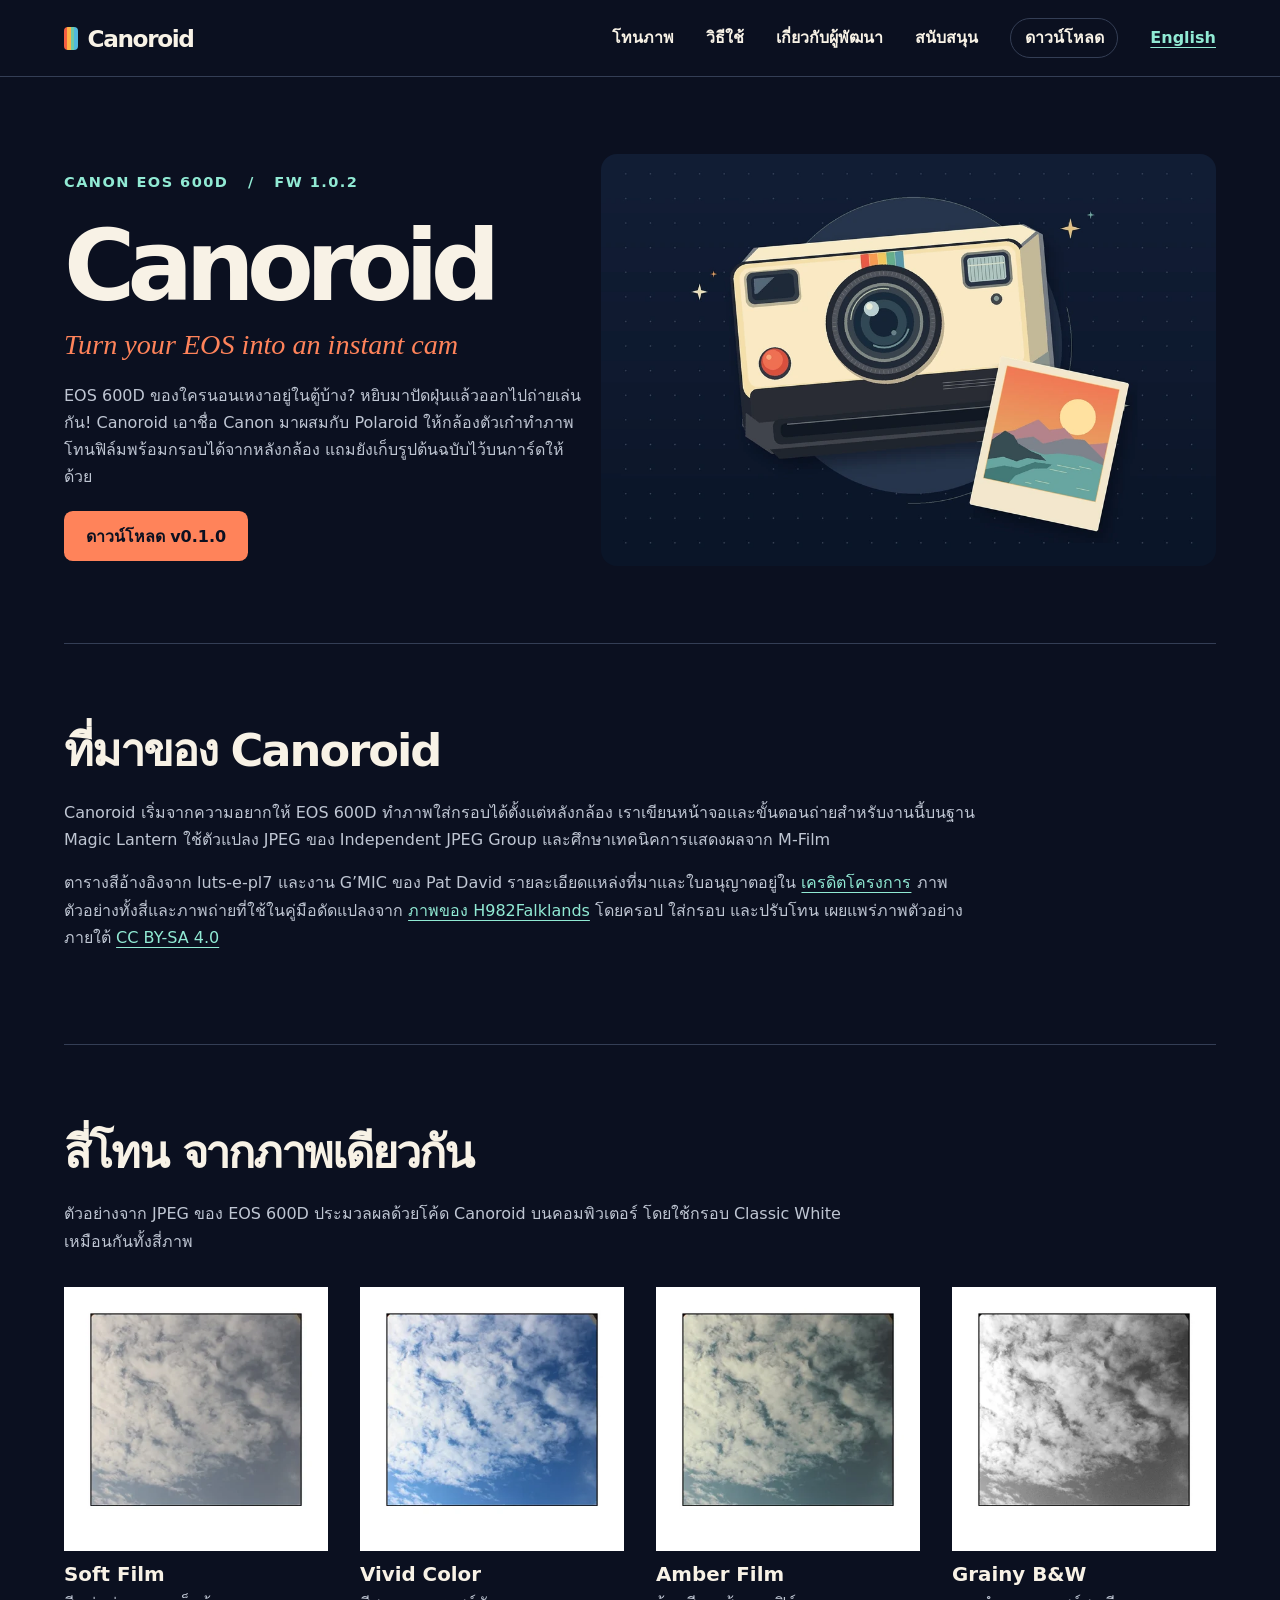
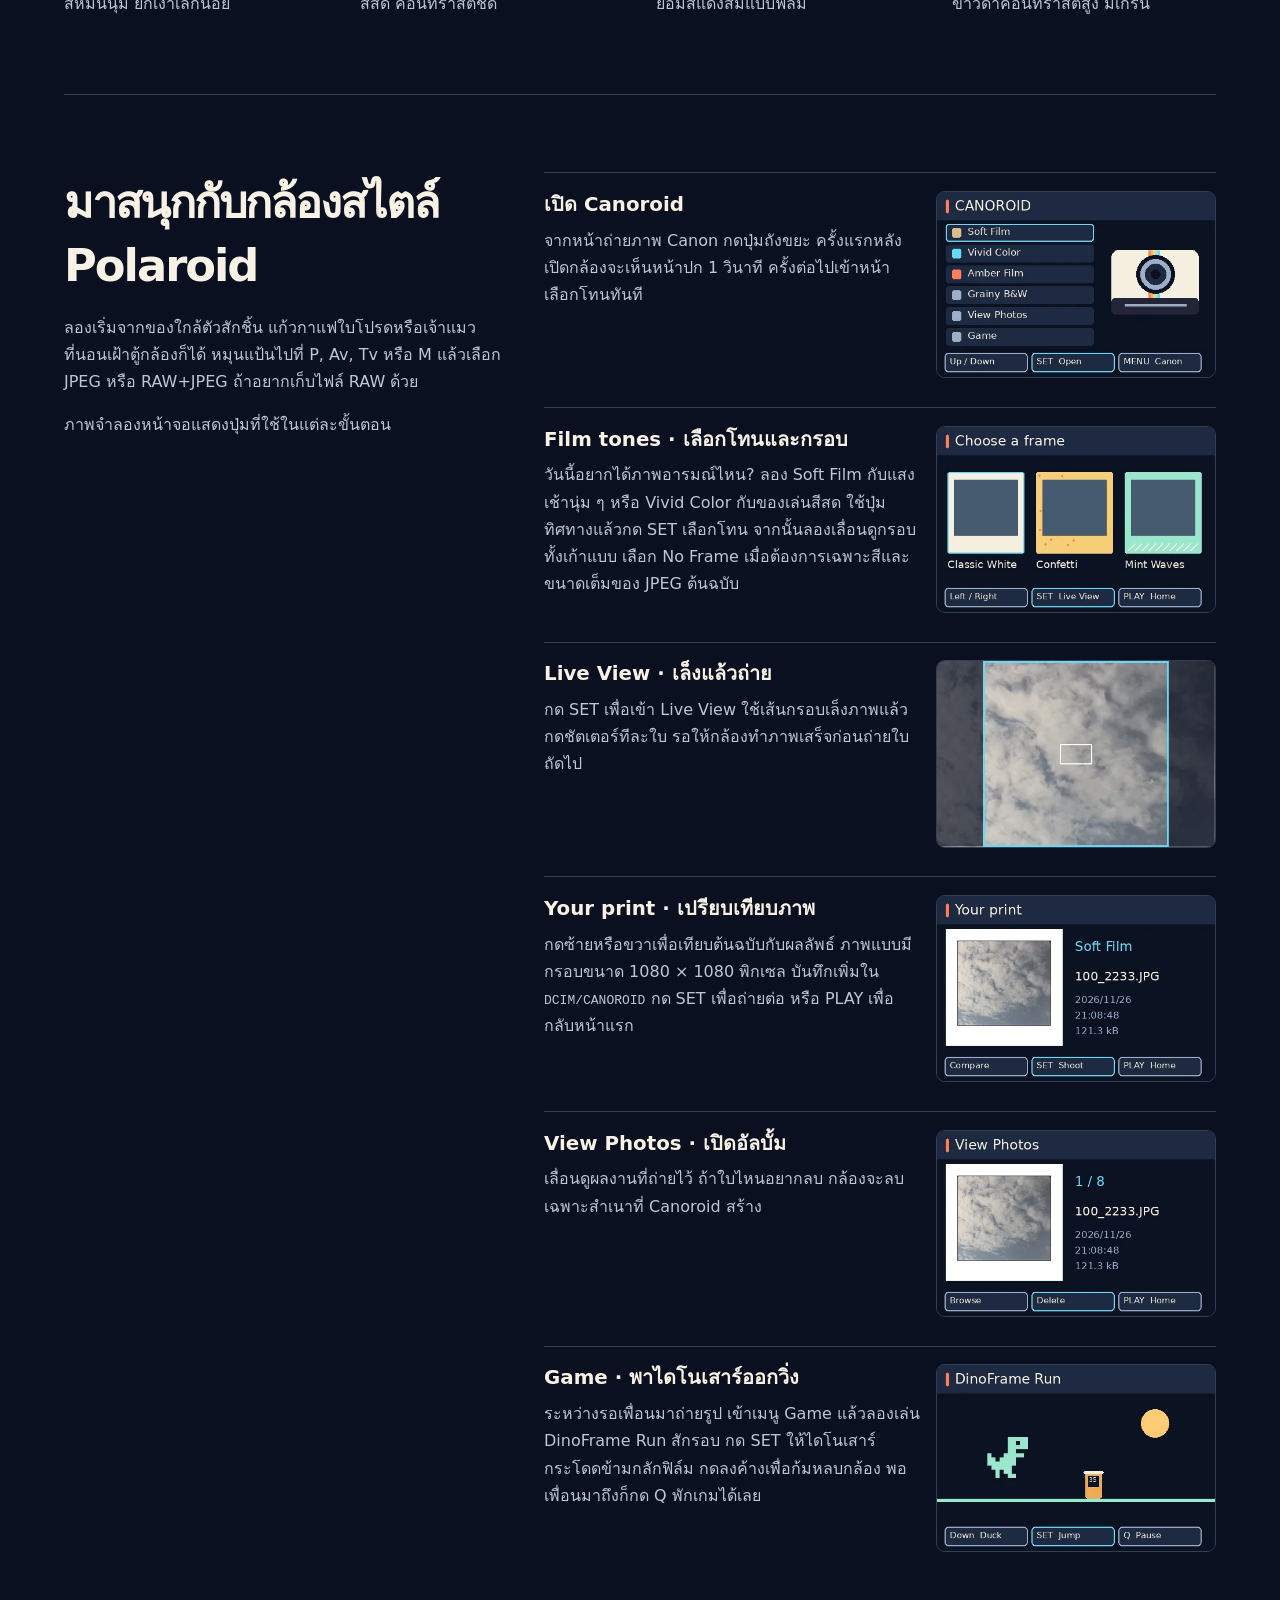
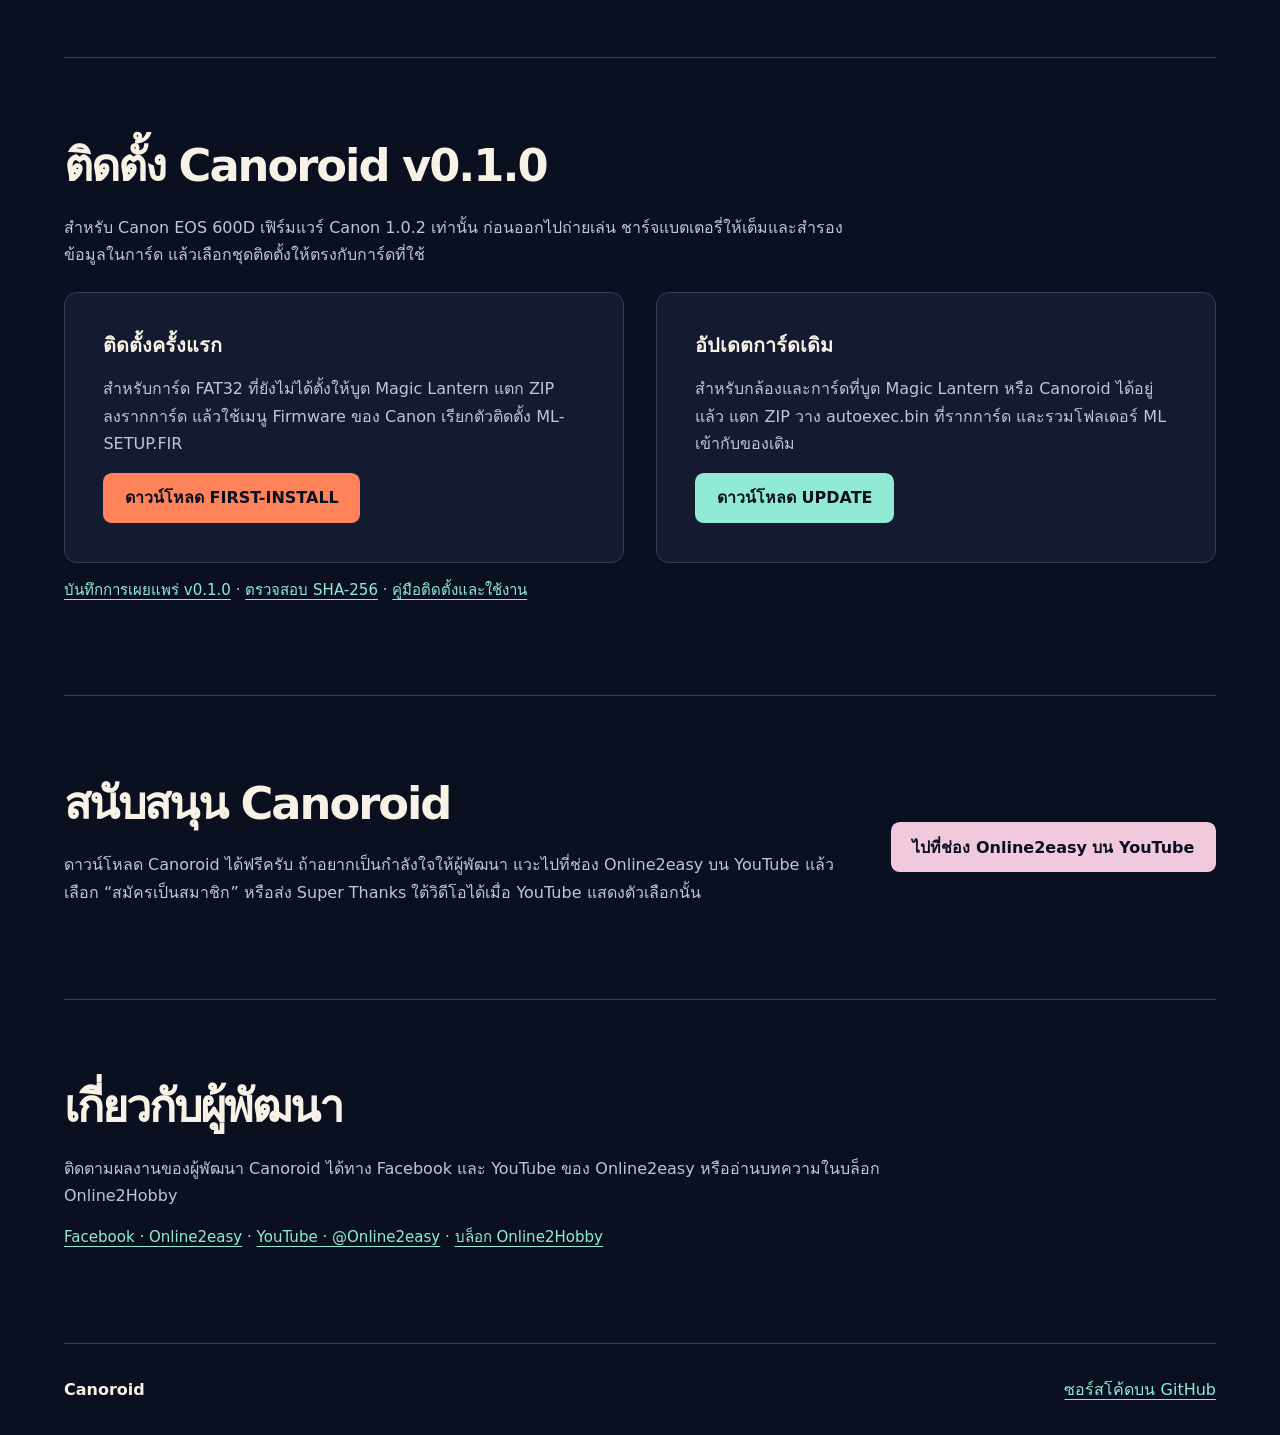
==== docs/index.html @ 01e08e42 "Add English site, illustrated steps and YouTube support" ====
<!doctype html>
<html lang="th"><head><meta charset="utf-8"><meta name="viewport" content="width=device-width,initial-scale=1"><meta name="theme-color" content="#0b1020"><title>Canoroid — ภาพ instant จาก Canon EOS 600D</title><meta name="description" content="เลือกโทนฟิล์ม ใส่กรอบ และดูภาพบน Canon EOS 600D คู่มือภาษาไทยและดาวน์โหลด Canoroid v0.1.0"><link rel="stylesheet" href="style.css">
<header><nav><a class="brand" href="#top" lang="en"><i></i>Canoroid</a><div><a href="#tones">โทนภาพ</a><a href="#guide">วิธีใช้</a><a href="#developer">เกี่ยวกับผู้พัฒนา</a><a href="#support">สนับสนุน</a><a class="navdl" href="#download">ดาวน์โหลด</a><a href="en.html" hreflang="en" lang="en" class="language">English</a></div></nav></header>
<main id="top"><section class="hero"><div><p class="spec">CANON EOS 600D   /   FW 1.0.2</p><h1>Canoroid</h1><p class="tag">Turn your EOS into an instant cam</p><p>EOS 600D ของใครนอนเหงาอยู่ในตู้บ้าง? หยิบมาปัดฝุ่นแล้วออกไปถ่ายเล่นกัน! Canoroid เอาชื่อ Canon มาผสมกับ Polaroid ให้กล้องตัวเก๋าทำภาพโทนฟิล์มพร้อมกรอบได้จากหลังกล้อง แถมยังเก็บรูปต้นฉบับไว้บนการ์ดให้ด้วย</p><a class="button" href="#download">ดาวน์โหลด v0.1.0</a></div><img fetchpriority="high" width="1000" height="670" src="hero.webp" alt="ภาพประกอบกล้องอินสแตนต์สีครีมแถบรุ้งและภาพพิมพ์ริมทะเล"></section>
<section class="credits"><h2>ที่มาของ Canoroid</h2><p>Canoroid เริ่มจากความอยากให้ EOS 600D ทำภาพใส่กรอบได้ตั้งแต่หลังกล้อง เราเขียนหน้าจอและขั้นตอนถ่ายสำหรับงานนี้บนฐาน Magic Lantern ใช้ตัวแปลง JPEG ของ Independent JPEG Group และศึกษาเทคนิคการแสดงผลจาก M-Film</p>
<p>ตารางสีอ้างอิงจาก luts-e-pl7 และงาน G’MIC ของ Pat David รายละเอียดแหล่งที่มาและใบอนุญาตอยู่ใน <a href="https://github.com/pongallery/Canoroid/blob/v0.1.0/firmware/CANOROID.md#%E0%B9%80%E0%B8%84%E0%B8%A3%E0%B8%94%E0%B8%B4%E0%B8%95">เครดิตโครงการ</a> ภาพตัวอย่างทั้งสี่และภาพถ่ายที่ใช้ในคู่มือดัดแปลงจาก <a href="https://commons.wikimedia.org/wiki/File:Canon_EOS_600D_Example.jpg">ภาพของ H982Falklands</a> โดยครอป ใส่กรอบ และปรับโทน เผยแพร่ภาพตัวอย่างภายใต้ <a href="https://creativecommons.org/licenses/by-sa/4.0/">CC BY-SA 4.0</a></p></section>
<section id="tones"><h2>สี่โทน จากภาพเดียวกัน</h2><p>ตัวอย่างจาก JPEG ของ EOS 600D ประมวลผลด้วยโค้ด Canoroid บนคอมพิวเตอร์ โดยใช้กรอบ Classic White เหมือนกันทั้งสี่ภาพ</p><div class="prints">
<figure><img src="tone1.webp" width="400" height="400" alt="ตัวอย่างภาพโทน Soft Film"><figcaption><strong>Soft Film</strong>สีหม่นนุ่ม ยกเงาเล็กน้อย</figcaption></figure>
<figure><img src="tone2.webp" width="400" height="400" alt="ตัวอย่างภาพโทน Vivid Color"><figcaption><strong>Vivid Color</strong>สีสด คอนทราสต์ชัด</figcaption></figure>
<figure><img src="tone3.webp" width="400" height="400" alt="ตัวอย่างภาพโทน Amber Film"><figcaption><strong>Amber Film</strong>ย้อมสีแดงส้มแบบฟิล์ม</figcaption></figure>
<figure><img src="tone4.webp" width="400" height="400" alt="ตัวอย่างภาพโทน Grainy B&amp;W"><figcaption><strong>Grainy B&amp;W</strong>ขาวดำคอนทราสต์สูง มีเกรน</figcaption></figure></div></section>
<section class="split" id="guide"><div><h2>มาสนุกกับกล้องสไตล์ Polaroid</h2><p>ลองเริ่มจากของใกล้ตัวสักชิ้น แก้วกาแฟใบโปรดหรือเจ้าแมวที่นอนเฝ้าตู้กล้องก็ได้ หมุนแป้นไปที่ P, Av, Tv หรือ M แล้วเลือก JPEG หรือ RAW+JPEG ถ้าอยากเก็บไฟล์ RAW ด้วย</p><p>ภาพจำลองหน้าจอแสดงปุ่มที่ใช้ในแต่ละขั้นตอน</p></div><div class="steps">
<article><img src="guide/home.webp" width="480" height="320" loading="lazy" alt="หน้าแรกพร้อมรายการโทนสี"><h3>เปิด Canoroid</h3><p>จากหน้าถ่ายภาพ Canon กดปุ่มถังขยะ ครั้งแรกหลังเปิดกล้องจะเห็นหน้าปก 1 วินาที ครั้งต่อไปเข้าหน้าเลือกโทนทันที</p></article>
<article><img src="guide/frames.webp" width="480" height="320" loading="lazy" alt="ตัวอย่างกรอบสามแบบในหน้าเลือกกรอบ"><h3>Film tones · เลือกโทนและกรอบ</h3><p>วันนี้อยากได้ภาพอารมณ์ไหน? ลอง Soft Film กับแสงเช้านุ่ม ๆ หรือ Vivid Color กับของเล่นสีสด ใช้ปุ่มทิศทางแล้วกด SET เลือกโทน จากนั้นลองเลื่อนดูกรอบทั้งเก้าแบบ เลือก No Frame เมื่อต้องการเฉพาะสีและขนาดเต็มของ JPEG ต้นฉบับ</p></article>
<article><img src="guide/live.webp" width="480" height="320" loading="lazy" alt="เส้นไกด์สีฟ้าครอบพื้นที่เล็งภาพ"><h3>Live View · เล็งแล้วถ่าย</h3><p>กด SET เพื่อเข้า Live View ใช้เส้นกรอบเล็งภาพแล้วกดชัตเตอร์ทีละใบ รอให้กล้องทำภาพเสร็จก่อนถ่ายใบถัดไป</p></article>
<article><img src="guide/result.webp" width="480" height="320" loading="lazy" alt="ภาพใส่กรอบและปุ่มเปรียบเทียบ"><h3>Your print · เปรียบเทียบภาพ</h3><p>กดซ้ายหรือขวาเพื่อเทียบต้นฉบับกับผลลัพธ์ ภาพแบบมีกรอบขนาด 1080 × 1080 พิกเซล บันทึกเพิ่มใน <code>DCIM/CANOROID</code> กด SET เพื่อถ่ายต่อ หรือ PLAY เพื่อกลับหน้าแรก</p></article>
<article><img src="guide/photos.webp" width="480" height="320" loading="lazy" alt="อัลบั้มภาพพร้อมปุ่มเลื่อนดูและลบ"><h3>View Photos · เปิดอัลบั้ม</h3><p>เลื่อนดูผลงานที่ถ่ายไว้ ถ้าใบไหนอยากลบ กล้องจะลบเฉพาะสำเนาที่ Canoroid สร้าง</p></article>
<article><img src="guide/game.webp" width="480" height="320" loading="lazy" alt="ไดโนเสาร์กระโดดข้ามกลักฟิล์ม"><h3>Game · พาไดโนเสาร์ออกวิ่ง</h3><p>ระหว่างรอเพื่อนมาถ่ายรูป เข้าเมนู Game แล้วลองเล่น DinoFrame Run สักรอบ กด SET ให้ไดโนเสาร์กระโดดข้ามกลักฟิล์ม กดลงค้างเพื่อก้มหลบกล้อง พอเพื่อนมาถึงก็กด Q พักเกมได้เลย</p></article></div></section>
<section id="download"><h2>ติดตั้ง Canoroid v0.1.0</h2><p>สำหรับ Canon EOS 600D เฟิร์มแวร์ Canon 1.0.2 เท่านั้น ก่อนออกไปถ่ายเล่น ชาร์จแบตเตอรี่ให้เต็มและสำรองข้อมูลในการ์ด แล้วเลือกชุดติดตั้งให้ตรงกับการ์ดที่ใช้</p><div class="options">
<article><h3>ติดตั้งครั้งแรก</h3><p>สำหรับการ์ด FAT32 ที่ยังไม่ได้ตั้งให้บูต Magic Lantern แตก ZIP ลงรากการ์ด แล้วใช้เมนู Firmware ของ Canon เรียกตัวติดตั้ง ML-SETUP.FIR</p><a class="button" href="https://raw.githubusercontent.com/pongallery/Canoroid/v0.1.0/downloads/Canoroid-v0.1.0-FIRST-INSTALL.zip">ดาวน์โหลด FIRST-INSTALL</a></article>
<article><h3>อัปเดตการ์ดเดิม</h3><p>สำหรับกล้องและการ์ดที่บูต Magic Lantern หรือ Canoroid ได้อยู่แล้ว แตก ZIP วาง autoexec.bin ที่รากการ์ด และรวมโฟลเดอร์ ML เข้ากับของเดิม</p><a class="button light" href="https://raw.githubusercontent.com/pongallery/Canoroid/v0.1.0/downloads/Canoroid-v0.1.0-UPDATE.zip">ดาวน์โหลด UPDATE</a></article></div>
<p class="links"><a href="https://github.com/pongallery/Canoroid/releases/tag/v0.1.0">บันทึกการเผยแพร่ v0.1.0</a> · <a href="https://github.com/pongallery/Canoroid/blob/v0.1.0/downloads/SHA256SUMS.txt">ตรวจสอบ SHA-256</a> · <a href="https://github.com/pongallery/Canoroid/blob/v0.1.0/firmware/CANOROID.md">คู่มือติดตั้งและใช้งาน</a></p></section>
<section id="support" class="support"><div><h2>สนับสนุน Canoroid</h2><p>ดาวน์โหลด Canoroid ได้ฟรีครับ ถ้าอยากเป็นกำลังใจให้ผู้พัฒนา แวะไปที่ช่อง Online2easy บน YouTube แล้วเลือก “สมัครเป็นสมาชิก” หรือส่ง Super Thanks ใต้วิดีโอได้เมื่อ YouTube แสดงตัวเลือกนั้น</p></div><a class="button supportbtn" href="https://www.youtube.com/@Online2easy">ไปที่ช่อง Online2easy บน YouTube</a></section>
<section id="developer" class="credits"><h2>เกี่ยวกับผู้พัฒนา</h2><p>ติดตามผลงานของผู้พัฒนา Canoroid ได้ทาง Facebook และ YouTube ของ Online2easy หรืออ่านบทความในบล็อก Online2Hobby</p>
<p class="links"><a href="https://www.facebook.com/online2easy">Facebook · Online2easy</a> · <a href="https://www.youtube.com/@Online2easy">YouTube · @Online2easy</a> · <a href="https://online2hobby.blogspot.com/">บล็อก Online2Hobby</a></p></section>
</main>
<footer><b>Canoroid</b><a href="https://github.com/pongallery/Canoroid">ซอร์สโค้ดบน GitHub</a></footer></head></html>
---- docs/style.css ----
:root{color-scheme:dark;--bg:#0b1020;--panel:#141b30;--line:#343e55;--ink:#f8f2e6;--muted:#bfc6d3;--orange:#ff835a;--mint:#91ead4}*{box-sizing:border-box}html{scroll-behavior:smooth;scroll-padding-top:1.4rem}body{margin:0;background:var(--bg);color:var(--ink);font-family:"Noto Sans Thai",Tahoma,system-ui,sans-serif;line-height:1.7}a{color:var(--mint);text-underline-offset:.24em}a:focus-visible{outline:3px solid white;outline-offset:4px}header{border-bottom:1px solid var(--line)}main,nav,footer{max-width:1220px;width:90%;margin:auto}nav,nav div,footer{display:flex;align-items:center;justify-content:space-between;gap:clamp(.65rem,2.5vw,2rem)}nav{min-height:76px}nav a{text-decoration:none;color:var(--ink);font-weight:650}.brand{font:800 1.45rem system-ui;letter-spacing:-.06em;display:flex;align-items:center;gap:.6rem}.brand i{display:inline-block;width:14px;height:23px;border-radius:4px;background:linear-gradient(90deg,#f45e40 25%,#ffb146 25% 50%,#71caa5 50% 75%,#51b8dd 75%)}.navdl{border:1px solid var(--line);padding:.35em .85em;border-radius:2em}section{padding:clamp(2.5rem,6vw,5.2rem) 0;border-bottom:1px solid var(--line)}.hero{display:grid;grid-template-columns:1fr 1.18fr;align-items:center;gap:1rem}.hero img{width:100%;height:auto;border-radius:1rem}.spec{color:var(--mint);font:650 .91rem system-ui;letter-spacing:.1em}.hero h1{font:850 clamp(3.8rem,7.6vw,7rem)/1.08 system-ui;letter-spacing:-.08em;margin:.25em 0 .1em}.tag{font:italic clamp(1.15rem,2.2vw,1.9rem) Georgia,serif;color:var(--orange);margin:0}.hero p:not(.spec,.tag){margin:1.3em 0;color:var(--muted)}.button{display:inline-flex;align-items:center;justify-content:center;background:var(--orange);color:var(--bg);padding:.72rem 1.35rem;text-decoration:none;font-weight:bold;border-radius:.55rem}.button:hover{filter:brightness(1.1)}h2,h3{line-height:1.4;margin:0}h2{font-size:clamp(1.7rem,3.6vw,2.8rem);letter-spacing:-.045em}h3{font-size:1.24rem}section>p,.steps p,.options p,.support p,.credits p,.split>div>p{color:var(--muted);max-width:78ch}.prints,.options,.split{display:grid;gap:clamp(1rem,2.5vw,2.5rem)}.prints{grid-template-columns:repeat(4,1fr);margin-top:2rem}figure{margin:0}figure img{width:100%;height:auto;display:block}figcaption{color:var(--muted);padding-top:.8em}strong{display:block;font:700 1.24rem system-ui;color:var(--ink);margin-bottom:.25rem}.split{grid-template-columns:0.8fr 1.2fr}.steps article{border-top:1px solid var(--line);padding:1.1rem 0}.steps p{margin:.5rem 0}.options{grid-template-columns:1fr 1fr;margin-top:1.5rem}.options article{display:flex;flex-direction:column;align-items:flex-start;padding:clamp(1.2rem,3vw,2.4rem);background:var(--panel);border:1px solid var(--line);border-radius:.8rem}.options .button{margin-top:auto}.light{background:var(--mint)}.links{font-size:.94rem}.support{display:flex;align-items:center;justify-content:space-between;gap:2rem}.supportbtn{background:#f0c9dd;white-space:nowrap}.credits p{max-width:90ch}footer{padding:2rem 0}.steps code{overflow-wrap:anywhere}@media(max-width:750px){.hero,.split{grid-template-columns:1fr}.hero img{max-width:560px;justify-self:center}.prints{grid-template-columns:1fr 1fr}.options{grid-template-columns:1fr}.support{align-items:flex-start;flex-direction:column}nav{flex-wrap:wrap;padding:.85rem 0;gap:.6rem}nav div{flex-wrap:wrap;gap:.8rem;font-size:.92rem}.hero h1{font-size:clamp(3.7rem,14vw,6rem)}}@media(prefers-reduced-motion:reduce){html{scroll-behavior:auto}}

nav, nav div { flex-wrap: wrap; }
nav .language { color: var(--mint); text-decoration: underline; }
.steps article { display: flow-root; }
.steps article img { float: inline-end; width: 44%; max-width: 280px; height: auto; margin: 0 0 .7rem 1rem; border: 1px solid var(--line); border-radius: .55rem; }
@media (max-width: 560px) {
  .steps article { display: flex; flex-direction: column; }
  .steps article img { order: 1; width: 100%; max-width: 360px; margin: .5rem 0 0; }
}
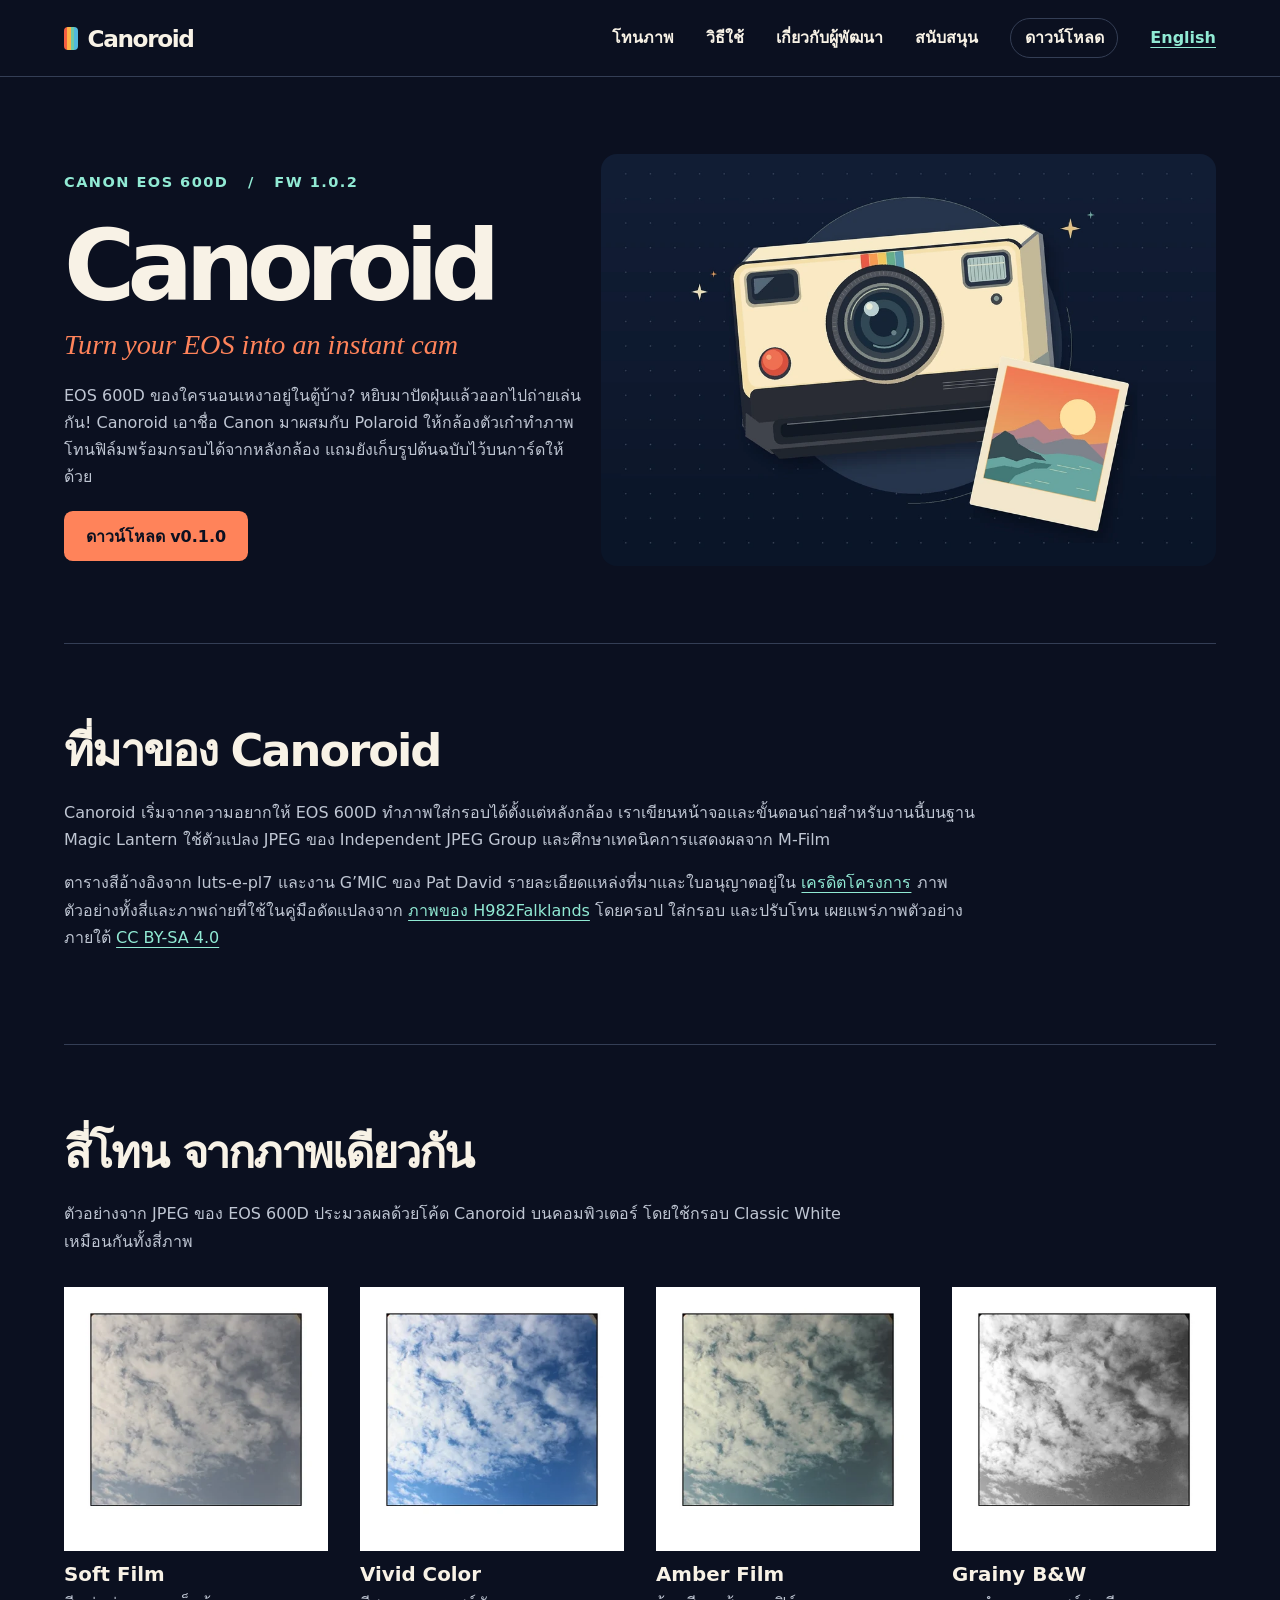
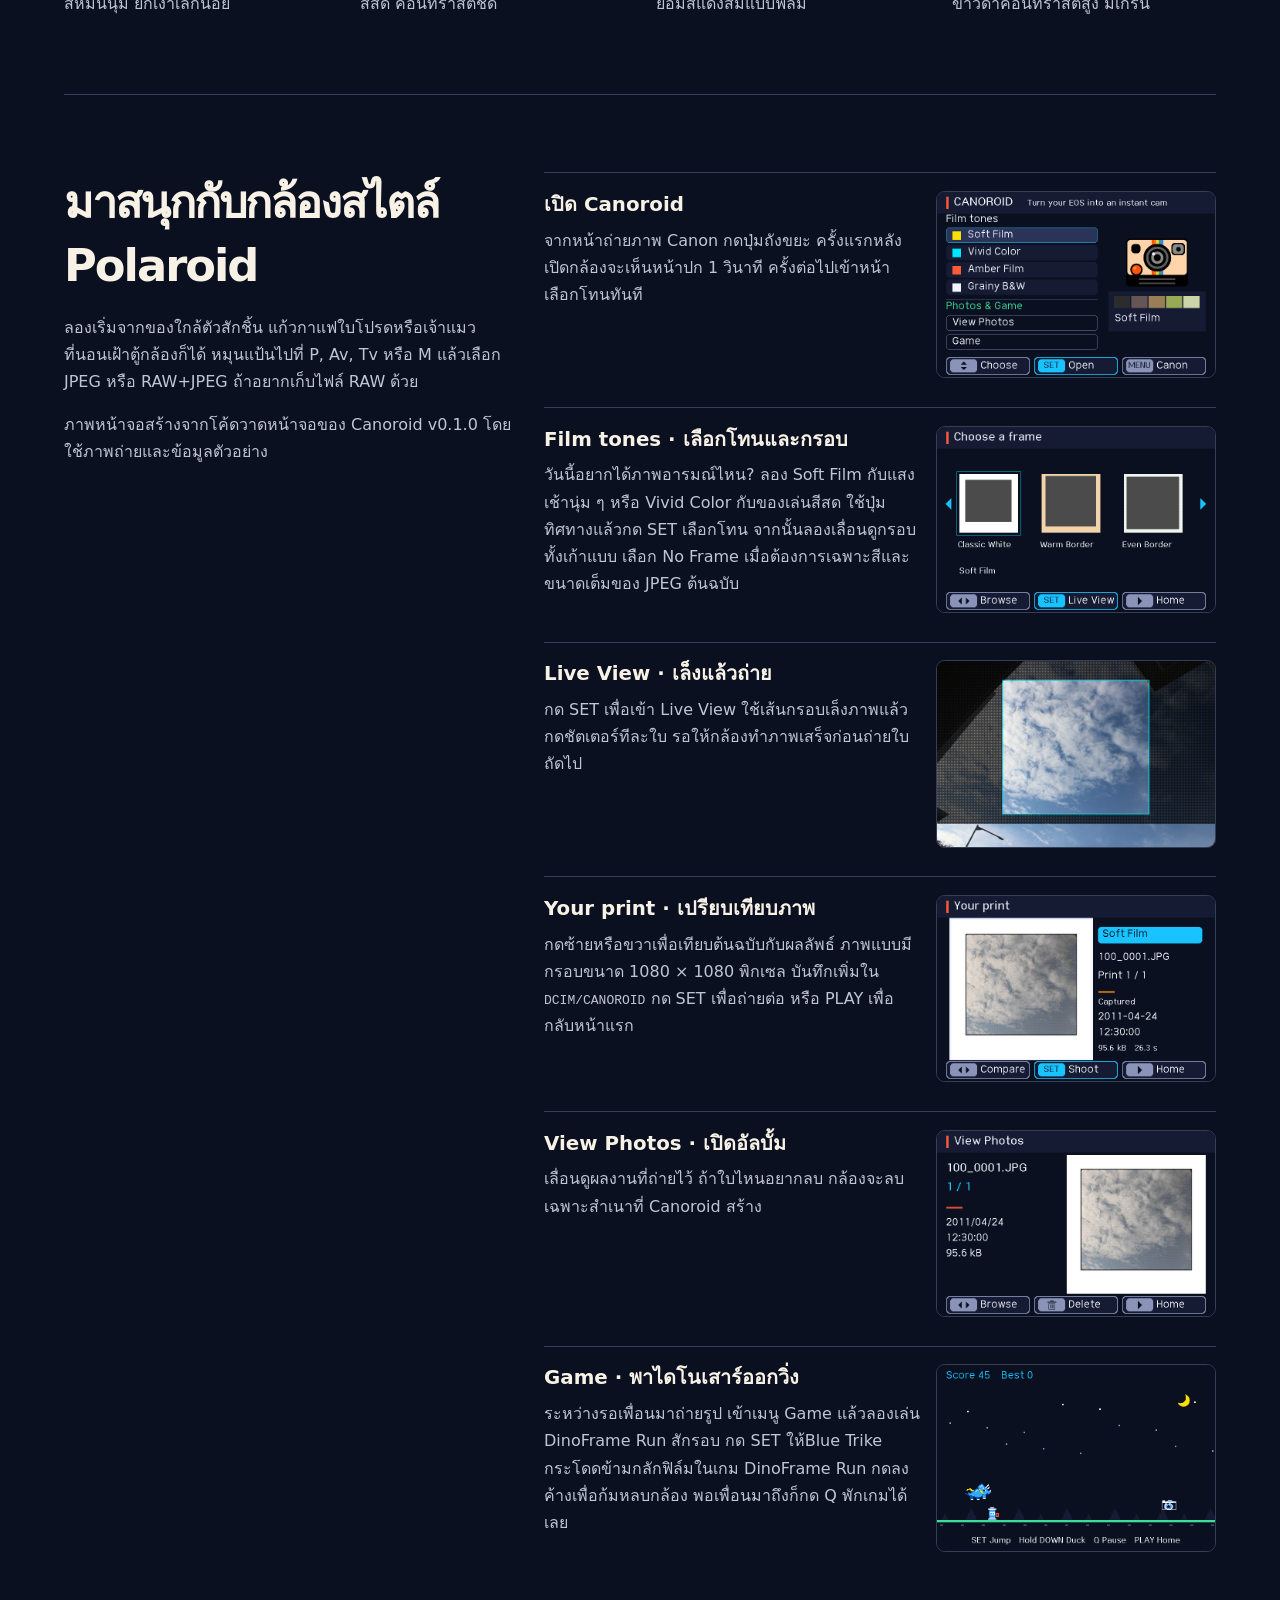
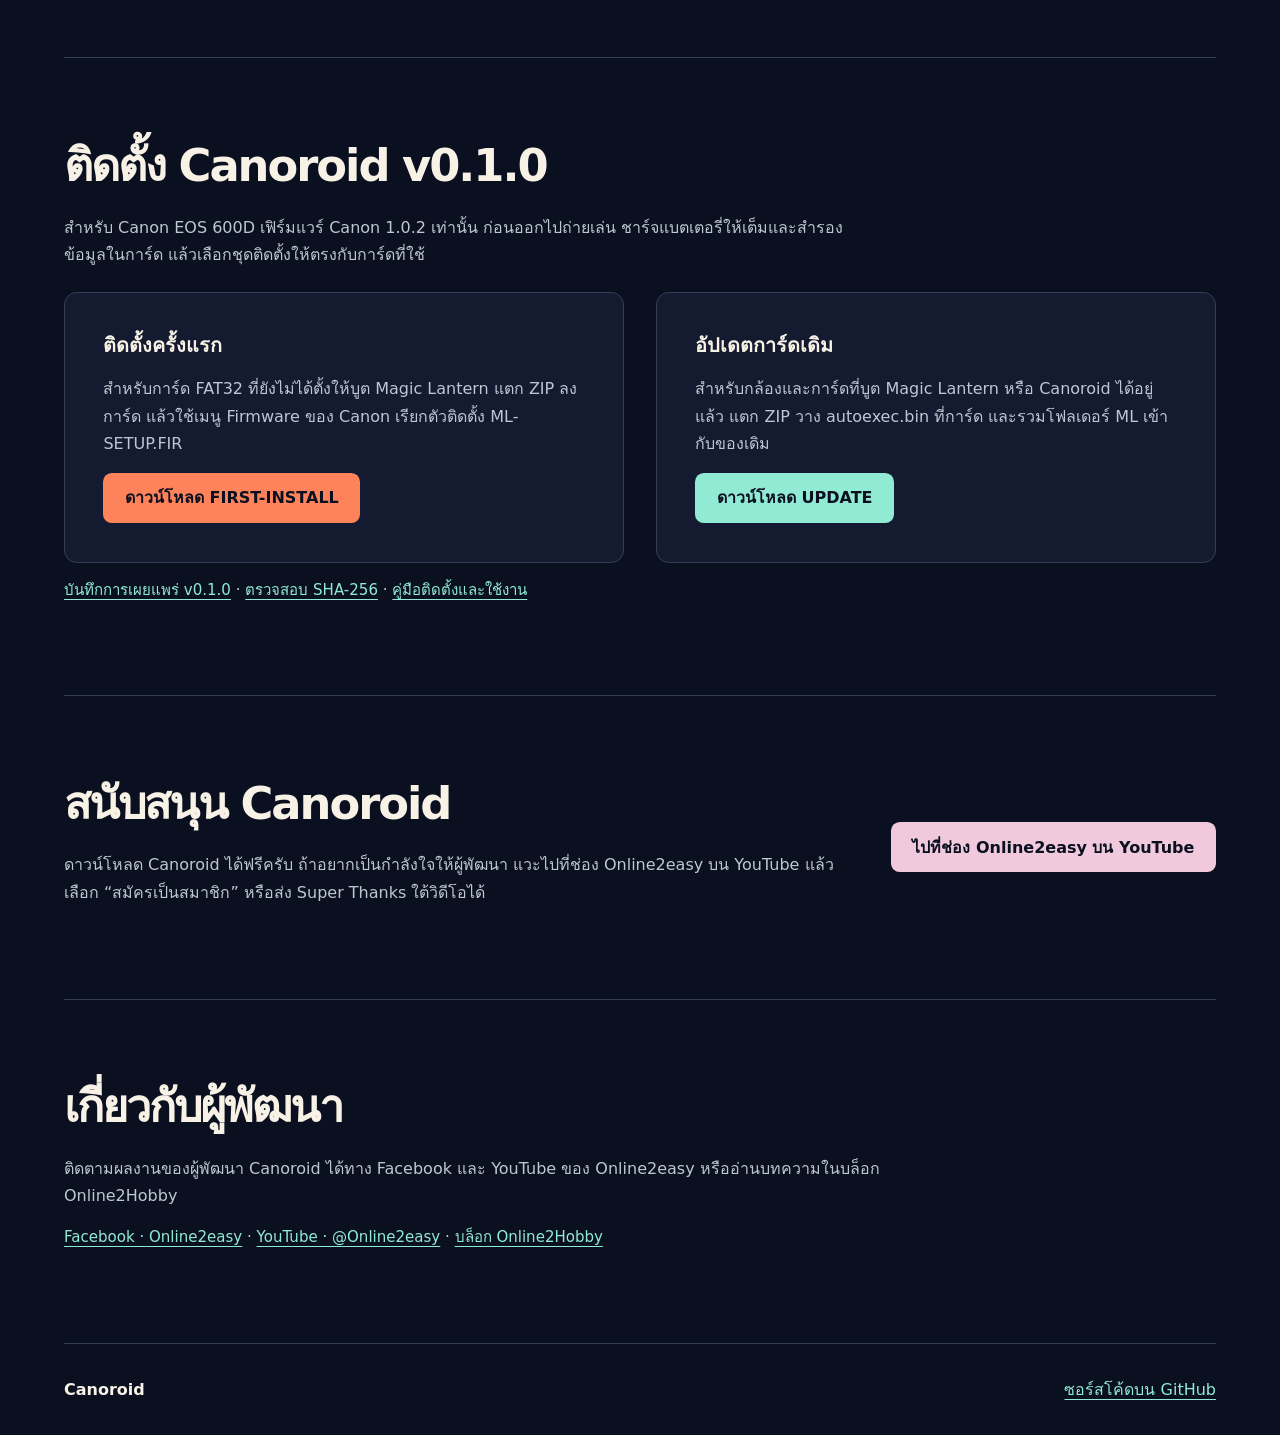
==== commit 546fd11a: "Use native Canoroid screen artwork in both guides" ====
--- a/docs/index.html
+++ b/docs/index.html
@@ -9,18 +9,18 @@
 <figure><img src="tone2.webp" width="400" height="400" alt="ตัวอย่างภาพโทน Vivid Color"><figcaption><strong>Vivid Color</strong>สีสด คอนทราสต์ชัด</figcaption></figure>
 <figure><img src="tone3.webp" width="400" height="400" alt="ตัวอย่างภาพโทน Amber Film"><figcaption><strong>Amber Film</strong>ย้อมสีแดงส้มแบบฟิล์ม</figcaption></figure>
 <figure><img src="tone4.webp" width="400" height="400" alt="ตัวอย่างภาพโทน Grainy B&amp;W"><figcaption><strong>Grainy B&amp;W</strong>ขาวดำคอนทราสต์สูง มีเกรน</figcaption></figure></div></section>
-<section class="split" id="guide"><div><h2>มาสนุกกับกล้องสไตล์ Polaroid</h2><p>ลองเริ่มจากของใกล้ตัวสักชิ้น แก้วกาแฟใบโปรดหรือเจ้าแมวที่นอนเฝ้าตู้กล้องก็ได้ หมุนแป้นไปที่ P, Av, Tv หรือ M แล้วเลือก JPEG หรือ RAW+JPEG ถ้าอยากเก็บไฟล์ RAW ด้วย</p><p>ภาพจำลองหน้าจอแสดงปุ่มที่ใช้ในแต่ละขั้นตอน</p></div><div class="steps">
-<article><img src="guide/home.webp" width="480" height="320" loading="lazy" alt="หน้าแรกพร้อมรายการโทนสี"><h3>เปิด Canoroid</h3><p>จากหน้าถ่ายภาพ Canon กดปุ่มถังขยะ ครั้งแรกหลังเปิดกล้องจะเห็นหน้าปก 1 วินาที ครั้งต่อไปเข้าหน้าเลือกโทนทันที</p></article>
-<article><img src="guide/frames.webp" width="480" height="320" loading="lazy" alt="ตัวอย่างกรอบสามแบบในหน้าเลือกกรอบ"><h3>Film tones · เลือกโทนและกรอบ</h3><p>วันนี้อยากได้ภาพอารมณ์ไหน? ลอง Soft Film กับแสงเช้านุ่ม ๆ หรือ Vivid Color กับของเล่นสีสด ใช้ปุ่มทิศทางแล้วกด SET เลือกโทน จากนั้นลองเลื่อนดูกรอบทั้งเก้าแบบ เลือก No Frame เมื่อต้องการเฉพาะสีและขนาดเต็มของ JPEG ต้นฉบับ</p></article>
-<article><img src="guide/live.webp" width="480" height="320" loading="lazy" alt="เส้นไกด์สีฟ้าครอบพื้นที่เล็งภาพ"><h3>Live View · เล็งแล้วถ่าย</h3><p>กด SET เพื่อเข้า Live View ใช้เส้นกรอบเล็งภาพแล้วกดชัตเตอร์ทีละใบ รอให้กล้องทำภาพเสร็จก่อนถ่ายใบถัดไป</p></article>
-<article><img src="guide/result.webp" width="480" height="320" loading="lazy" alt="ภาพใส่กรอบและปุ่มเปรียบเทียบ"><h3>Your print · เปรียบเทียบภาพ</h3><p>กดซ้ายหรือขวาเพื่อเทียบต้นฉบับกับผลลัพธ์ ภาพแบบมีกรอบขนาด 1080 × 1080 พิกเซล บันทึกเพิ่มใน <code>DCIM/CANOROID</code> กด SET เพื่อถ่ายต่อ หรือ PLAY เพื่อกลับหน้าแรก</p></article>
-<article><img src="guide/photos.webp" width="480" height="320" loading="lazy" alt="อัลบั้มภาพพร้อมปุ่มเลื่อนดูและลบ"><h3>View Photos · เปิดอัลบั้ม</h3><p>เลื่อนดูผลงานที่ถ่ายไว้ ถ้าใบไหนอยากลบ กล้องจะลบเฉพาะสำเนาที่ Canoroid สร้าง</p></article>
-<article><img src="guide/game.webp" width="480" height="320" loading="lazy" alt="ไดโนเสาร์กระโดดข้ามกลักฟิล์ม"><h3>Game · พาไดโนเสาร์ออกวิ่ง</h3><p>ระหว่างรอเพื่อนมาถ่ายรูป เข้าเมนู Game แล้วลองเล่น DinoFrame Run สักรอบ กด SET ให้ไดโนเสาร์กระโดดข้ามกลักฟิล์ม กดลงค้างเพื่อก้มหลบกล้อง พอเพื่อนมาถึงก็กด Q พักเกมได้เลย</p></article></div></section>
+<section class="split" id="guide"><div><h2>มาสนุกกับกล้องสไตล์ Polaroid</h2><p>ลองเริ่มจากของใกล้ตัวสักชิ้น แก้วกาแฟใบโปรดหรือเจ้าแมวที่นอนเฝ้าตู้กล้องก็ได้ หมุนแป้นไปที่ P, Av, Tv หรือ M แล้วเลือก JPEG หรือ RAW+JPEG ถ้าอยากเก็บไฟล์ RAW ด้วย</p><p>ภาพหน้าจอสร้างจากโค้ดวาดหน้าจอของ Canoroid v0.1.0 โดยใช้ภาพถ่ายและข้อมูลตัวอย่าง</p></div><div class="steps">
+<article><img src="guide/home.webp" width="720" height="480" loading="lazy" alt="หน้าแรกพร้อมรายการโทนสี"><h3>เปิด Canoroid</h3><p>จากหน้าถ่ายภาพ Canon กดปุ่มถังขยะ ครั้งแรกหลังเปิดกล้องจะเห็นหน้าปก 1 วินาที ครั้งต่อไปเข้าหน้าเลือกโทนทันที</p></article>
+<article><img src="guide/frames.webp" width="720" height="480" loading="lazy" alt="ตัวอย่างกรอบสามแบบในหน้าเลือกกรอบ"><h3>Film tones · เลือกโทนและกรอบ</h3><p>วันนี้อยากได้ภาพอารมณ์ไหน? ลอง Soft Film กับแสงเช้านุ่ม ๆ หรือ Vivid Color กับของเล่นสีสด ใช้ปุ่มทิศทางแล้วกด SET เลือกโทน จากนั้นลองเลื่อนดูกรอบทั้งเก้าแบบ เลือก No Frame เมื่อต้องการเฉพาะสีและขนาดเต็มของ JPEG ต้นฉบับ</p></article>
+<article><img src="guide/live.webp" width="720" height="480" loading="lazy" alt="เส้นไกด์สีฟ้าครอบพื้นที่เล็งภาพ"><h3>Live View · เล็งแล้วถ่าย</h3><p>กด SET เพื่อเข้า Live View ใช้เส้นกรอบเล็งภาพแล้วกดชัตเตอร์ทีละใบ รอให้กล้องทำภาพเสร็จก่อนถ่ายใบถัดไป</p></article>
+<article><img src="guide/result.webp" width="720" height="480" loading="lazy" alt="ภาพใส่กรอบและปุ่มเปรียบเทียบ"><h3>Your print · เปรียบเทียบภาพ</h3><p>กดซ้ายหรือขวาเพื่อเทียบต้นฉบับกับผลลัพธ์ ภาพแบบมีกรอบขนาด 1080 × 1080 พิกเซล บันทึกเพิ่มใน <code>DCIM/CANOROID</code> กด SET เพื่อถ่ายต่อ หรือ PLAY เพื่อกลับหน้าแรก</p></article>
+<article><img src="guide/photos.webp" width="720" height="480" loading="lazy" alt="อัลบั้มภาพพร้อมปุ่มเลื่อนดูและลบ"><h3>View Photos · เปิดอัลบั้ม</h3><p>เลื่อนดูผลงานที่ถ่ายไว้ ถ้าใบไหนอยากลบ กล้องจะลบเฉพาะสำเนาที่ Canoroid สร้าง</p></article>
+<article><img src="guide/game.webp" width="720" height="480" loading="lazy" alt="Blue Trike กระโดดข้ามกลักฟิล์มในเกม DinoFrame Run"><h3>Game · พาไดโนเสาร์ออกวิ่ง</h3><p>ระหว่างรอเพื่อนมาถ่ายรูป เข้าเมนู Game แล้วลองเล่น DinoFrame Run สักรอบ กด SET ให้Blue Trike กระโดดข้ามกลักฟิล์มในเกม DinoFrame Run กดลงค้างเพื่อก้มหลบกล้อง พอเพื่อนมาถึงก็กด Q พักเกมได้เลย</p></article></div></section>
 <section id="download"><h2>ติดตั้ง Canoroid v0.1.0</h2><p>สำหรับ Canon EOS 600D เฟิร์มแวร์ Canon 1.0.2 เท่านั้น ก่อนออกไปถ่ายเล่น ชาร์จแบตเตอรี่ให้เต็มและสำรองข้อมูลในการ์ด แล้วเลือกชุดติดตั้งให้ตรงกับการ์ดที่ใช้</p><div class="options">
-<article><h3>ติดตั้งครั้งแรก</h3><p>สำหรับการ์ด FAT32 ที่ยังไม่ได้ตั้งให้บูต Magic Lantern แตก ZIP ลงรากการ์ด แล้วใช้เมนู Firmware ของ Canon เรียกตัวติดตั้ง ML-SETUP.FIR</p><a class="button" href="https://raw.githubusercontent.com/pongallery/Canoroid/v0.1.0/downloads/Canoroid-v0.1.0-FIRST-INSTALL.zip">ดาวน์โหลด FIRST-INSTALL</a></article>
-<article><h3>อัปเดตการ์ดเดิม</h3><p>สำหรับกล้องและการ์ดที่บูต Magic Lantern หรือ Canoroid ได้อยู่แล้ว แตก ZIP วาง autoexec.bin ที่รากการ์ด และรวมโฟลเดอร์ ML เข้ากับของเดิม</p><a class="button light" href="https://raw.githubusercontent.com/pongallery/Canoroid/v0.1.0/downloads/Canoroid-v0.1.0-UPDATE.zip">ดาวน์โหลด UPDATE</a></article></div>
+<article><h3>ติดตั้งครั้งแรก</h3><p>สำหรับการ์ด FAT32 ที่ยังไม่ได้ตั้งให้บูต Magic Lantern แตก ZIP ลงการ์ด แล้วใช้เมนู Firmware ของ Canon เรียกตัวติดตั้ง ML-SETUP.FIR</p><a class="button" href="https://raw.githubusercontent.com/pongallery/Canoroid/v0.1.0/downloads/Canoroid-v0.1.0-FIRST-INSTALL.zip">ดาวน์โหลด FIRST-INSTALL</a></article>
+<article><h3>อัปเดตการ์ดเดิม</h3><p>สำหรับกล้องและการ์ดที่บูต Magic Lantern หรือ Canoroid ได้อยู่แล้ว แตก ZIP วาง autoexec.bin ที่การ์ด และรวมโฟลเดอร์ ML เข้ากับของเดิม</p><a class="button light" href="https://raw.githubusercontent.com/pongallery/Canoroid/v0.1.0/downloads/Canoroid-v0.1.0-UPDATE.zip">ดาวน์โหลด UPDATE</a></article></div>
 <p class="links"><a href="https://github.com/pongallery/Canoroid/releases/tag/v0.1.0">บันทึกการเผยแพร่ v0.1.0</a> · <a href="https://github.com/pongallery/Canoroid/blob/v0.1.0/downloads/SHA256SUMS.txt">ตรวจสอบ SHA-256</a> · <a href="https://github.com/pongallery/Canoroid/blob/v0.1.0/firmware/CANOROID.md">คู่มือติดตั้งและใช้งาน</a></p></section>
-<section id="support" class="support"><div><h2>สนับสนุน Canoroid</h2><p>ดาวน์โหลด Canoroid ได้ฟรีครับ ถ้าอยากเป็นกำลังใจให้ผู้พัฒนา แวะไปที่ช่อง Online2easy บน YouTube แล้วเลือก “สมัครเป็นสมาชิก” หรือส่ง Super Thanks ใต้วิดีโอได้เมื่อ YouTube แสดงตัวเลือกนั้น</p></div><a class="button supportbtn" href="https://www.youtube.com/@Online2easy">ไปที่ช่อง Online2easy บน YouTube</a></section>
+<section id="support" class="support"><div><h2>สนับสนุน Canoroid</h2><p>ดาวน์โหลด Canoroid ได้ฟรีครับ ถ้าอยากเป็นกำลังใจให้ผู้พัฒนา แวะไปที่ช่อง Online2easy บน YouTube แล้วเลือก “สมัครเป็นสมาชิก” หรือส่ง Super Thanks ใต้วิดีโอได้</p></div><a class="button supportbtn" href="https://www.youtube.com/@Online2easy">ไปที่ช่อง Online2easy บน YouTube</a></section>
 <section id="developer" class="credits"><h2>เกี่ยวกับผู้พัฒนา</h2><p>ติดตามผลงานของผู้พัฒนา Canoroid ได้ทาง Facebook และ YouTube ของ Online2easy หรืออ่านบทความในบล็อก Online2Hobby</p>
 <p class="links"><a href="https://www.facebook.com/online2easy">Facebook · Online2easy</a> · <a href="https://www.youtube.com/@Online2easy">YouTube · @Online2easy</a> · <a href="https://online2hobby.blogspot.com/">บล็อก Online2Hobby</a></p></section>
 </main>
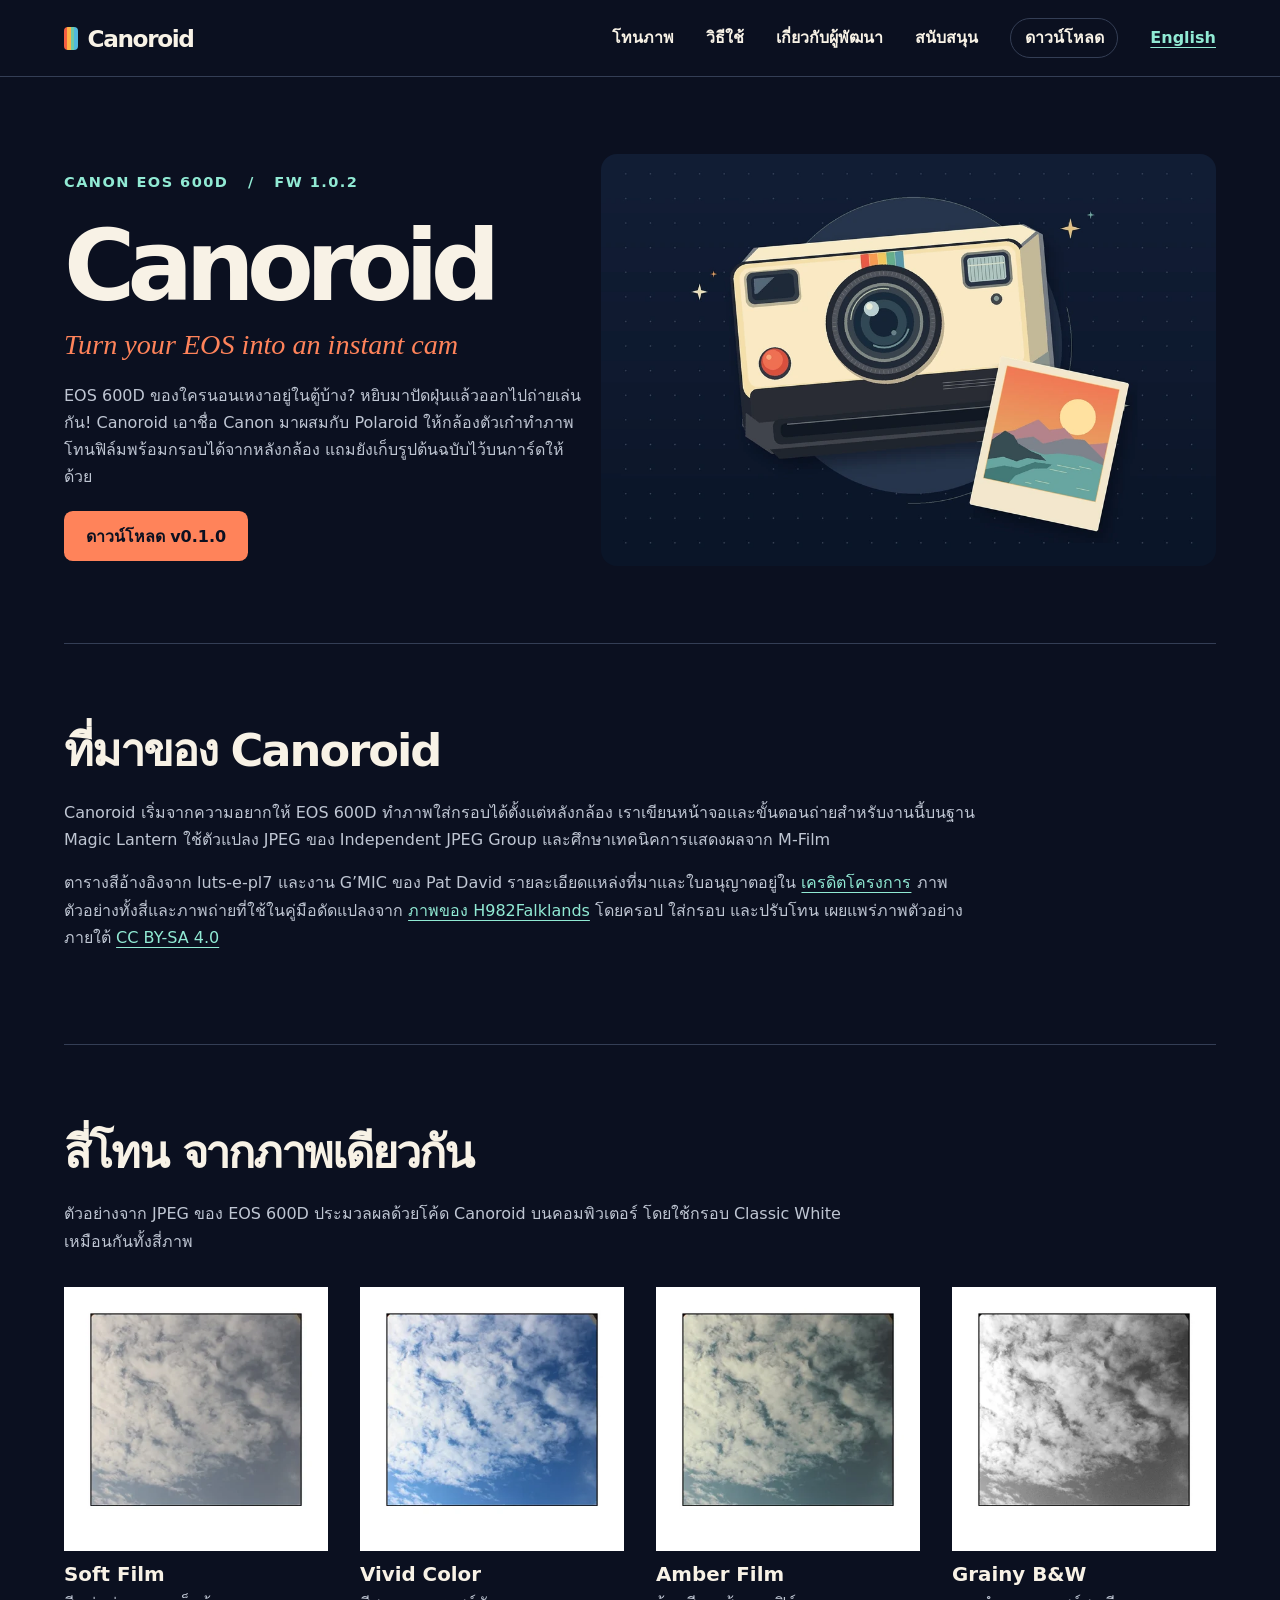
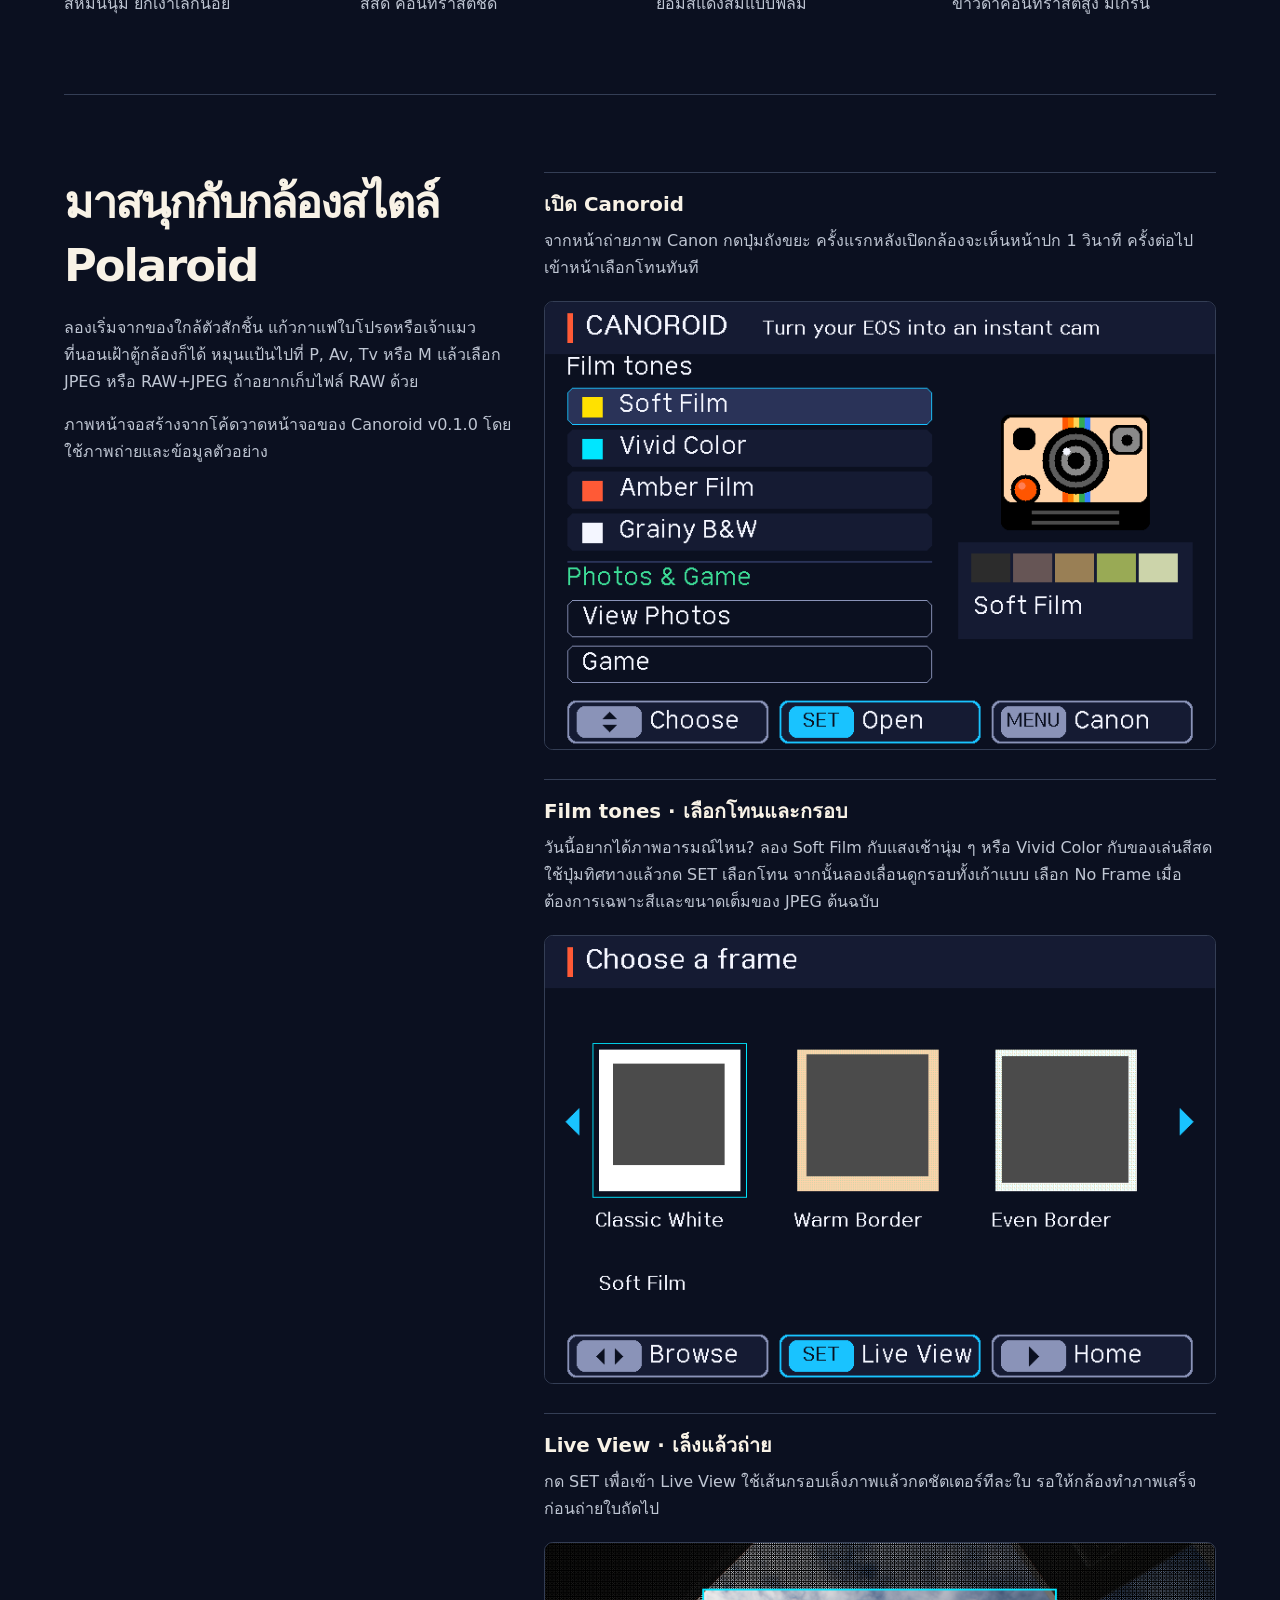
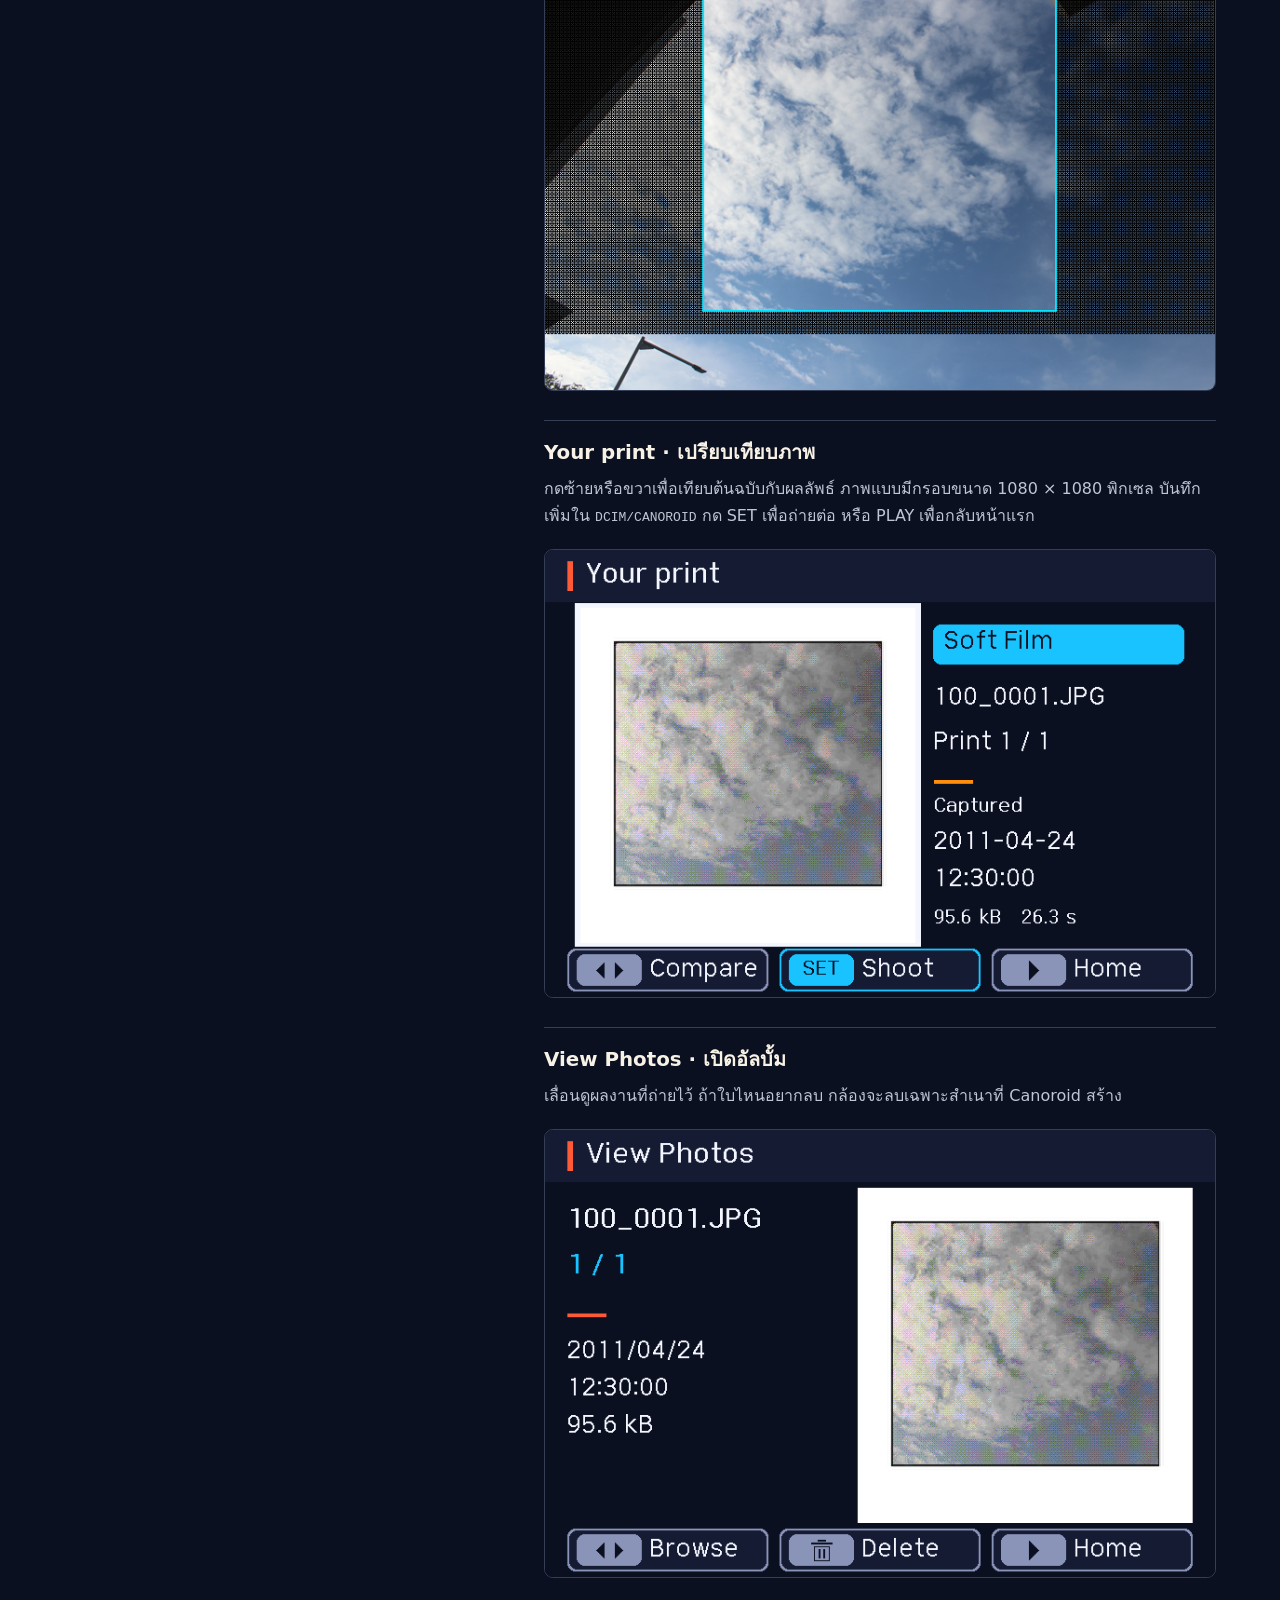
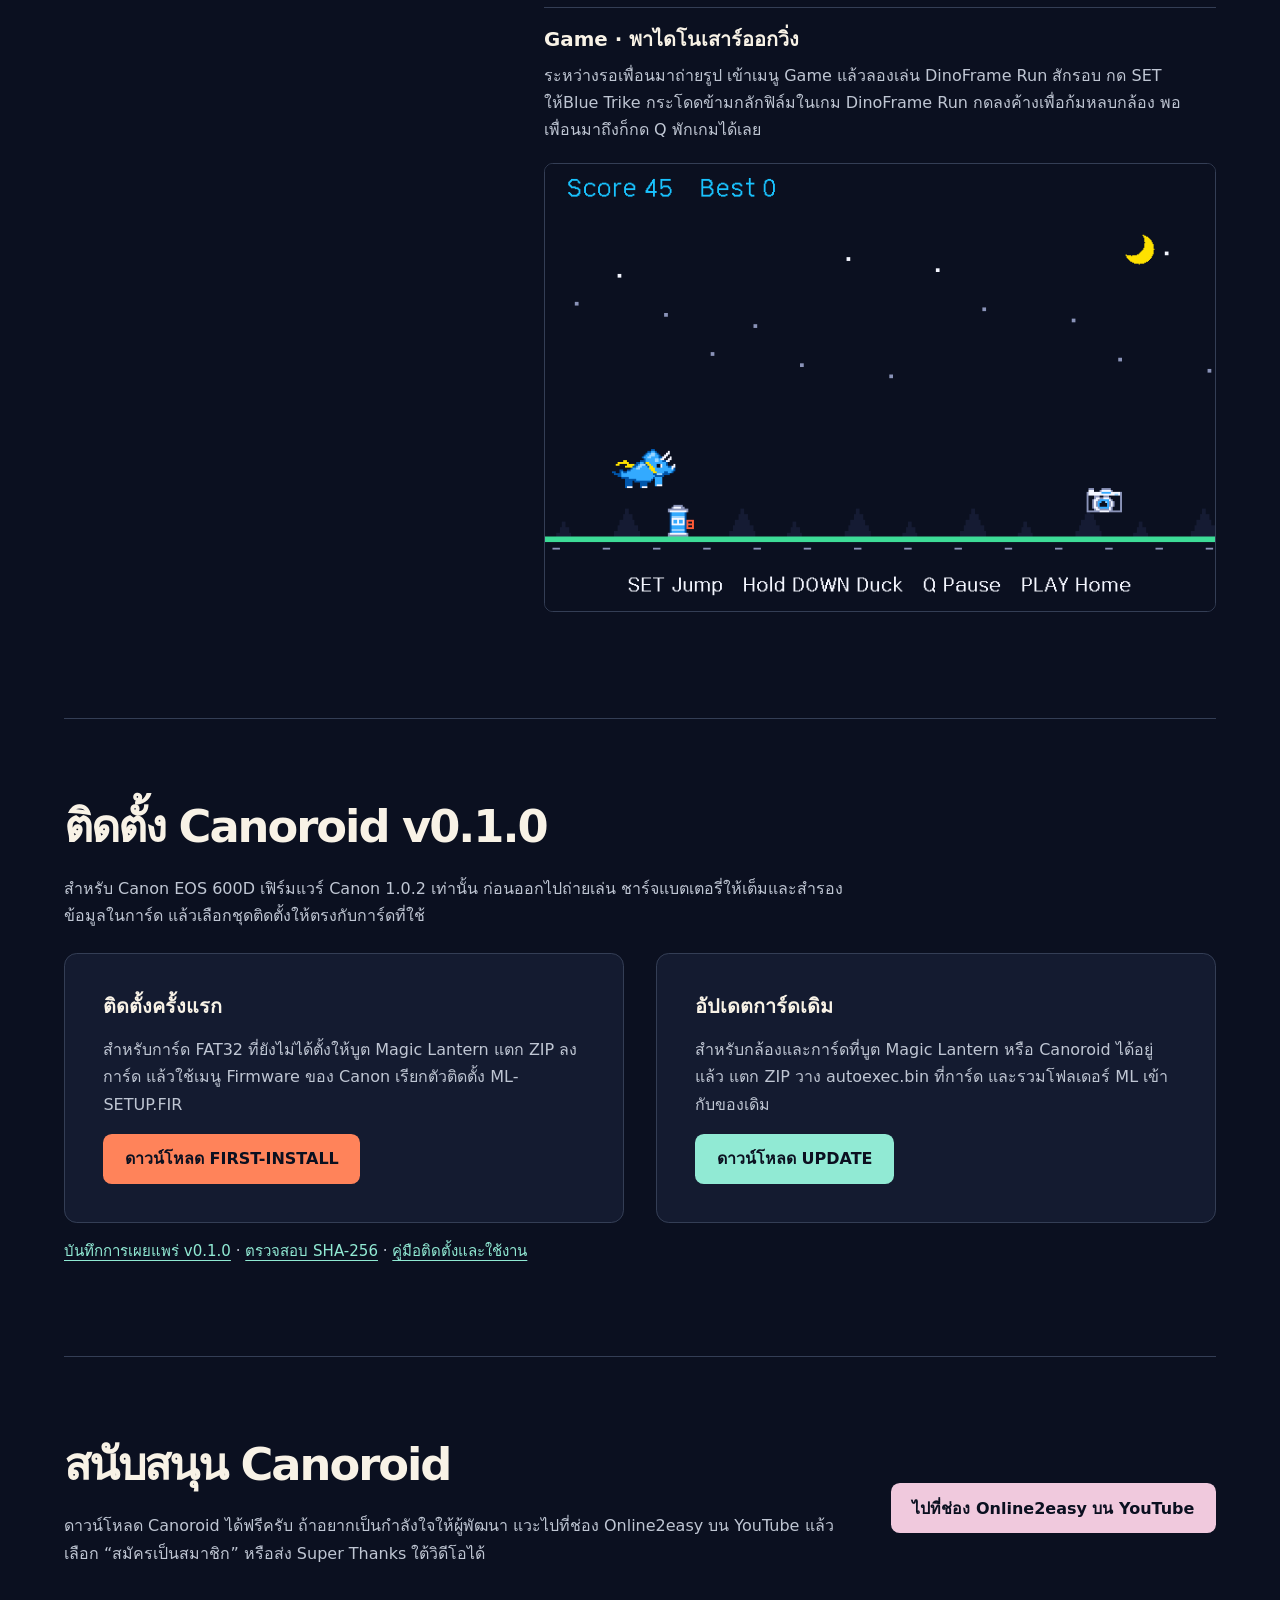
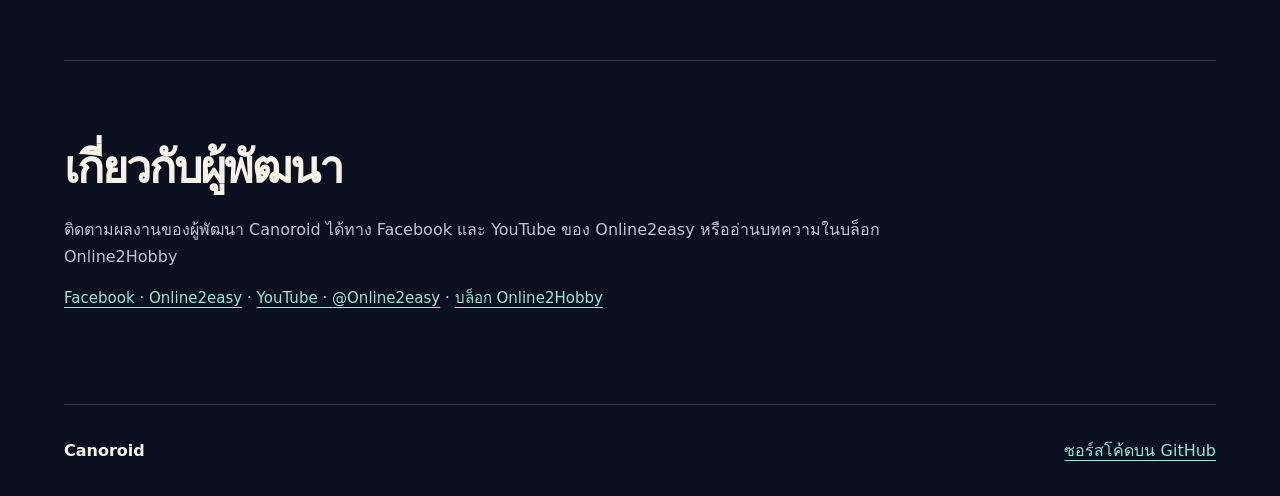
==== commit fa8a14ca: "Keep the public download list to stable and game-free alpha.26" ====
--- a/docs/index.html
+++ b/docs/index.html
@@ -1,5 +1,5 @@
 <!doctype html>
-<html lang="th"><head><meta charset="utf-8"><meta name="viewport" content="width=device-width,initial-scale=1"><meta name="theme-color" content="#0b1020"><title>Canoroid — ภาพ instant จาก Canon EOS 600D</title><meta name="description" content="เลือกโทนฟิล์ม ใส่กรอบ และดูภาพบน Canon EOS 600D คู่มือภาษาไทยและดาวน์โหลด Canoroid v0.1.0"><link rel="stylesheet" href="style.css">
+<html lang="th"><head><meta charset="utf-8"><meta name="viewport" content="width=device-width,initial-scale=1"><meta name="theme-color" content="#0b1020"><title>Canoroid — ภาพ instant จาก Canon EOS 600D</title><meta name="description" content="เลือกโทนฟิล์ม ใส่กรอบ และดูภาพบน Canon EOS 600D คู่มือภาษาไทยและดาวน์โหลด Canoroid v0.1.0"><link rel="stylesheet" href="style.css?v=guide2">
 <header><nav><a class="brand" href="#top" lang="en"><i></i>Canoroid</a><div><a href="#tones">โทนภาพ</a><a href="#guide">วิธีใช้</a><a href="#developer">เกี่ยวกับผู้พัฒนา</a><a href="#support">สนับสนุน</a><a class="navdl" href="#download">ดาวน์โหลด</a><a href="en.html" hreflang="en" lang="en" class="language">English</a></div></nav></header>
 <main id="top"><section class="hero"><div><p class="spec">CANON EOS 600D   /   FW 1.0.2</p><h1>Canoroid</h1><p class="tag">Turn your EOS into an instant cam</p><p>EOS 600D ของใครนอนเหงาอยู่ในตู้บ้าง? หยิบมาปัดฝุ่นแล้วออกไปถ่ายเล่นกัน! Canoroid เอาชื่อ Canon มาผสมกับ Polaroid ให้กล้องตัวเก๋าทำภาพโทนฟิล์มพร้อมกรอบได้จากหลังกล้อง แถมยังเก็บรูปต้นฉบับไว้บนการ์ดให้ด้วย</p><a class="button" href="#download">ดาวน์โหลด v0.1.0</a></div><img fetchpriority="high" width="1000" height="670" src="hero.webp" alt="ภาพประกอบกล้องอินสแตนต์สีครีมแถบรุ้งและภาพพิมพ์ริมทะเล"></section>
 <section class="credits"><h2>ที่มาของ Canoroid</h2><p>Canoroid เริ่มจากความอยากให้ EOS 600D ทำภาพใส่กรอบได้ตั้งแต่หลังกล้อง เราเขียนหน้าจอและขั้นตอนถ่ายสำหรับงานนี้บนฐาน Magic Lantern ใช้ตัวแปลง JPEG ของ Independent JPEG Group และศึกษาเทคนิคการแสดงผลจาก M-Film</p>
@@ -10,12 +10,12 @@
 <figure><img src="tone3.webp" width="400" height="400" alt="ตัวอย่างภาพโทน Amber Film"><figcaption><strong>Amber Film</strong>ย้อมสีแดงส้มแบบฟิล์ม</figcaption></figure>
 <figure><img src="tone4.webp" width="400" height="400" alt="ตัวอย่างภาพโทน Grainy B&amp;W"><figcaption><strong>Grainy B&amp;W</strong>ขาวดำคอนทราสต์สูง มีเกรน</figcaption></figure></div></section>
 <section class="split" id="guide"><div><h2>มาสนุกกับกล้องสไตล์ Polaroid</h2><p>ลองเริ่มจากของใกล้ตัวสักชิ้น แก้วกาแฟใบโปรดหรือเจ้าแมวที่นอนเฝ้าตู้กล้องก็ได้ หมุนแป้นไปที่ P, Av, Tv หรือ M แล้วเลือก JPEG หรือ RAW+JPEG ถ้าอยากเก็บไฟล์ RAW ด้วย</p><p>ภาพหน้าจอสร้างจากโค้ดวาดหน้าจอของ Canoroid v0.1.0 โดยใช้ภาพถ่ายและข้อมูลตัวอย่าง</p></div><div class="steps">
-<article><img src="guide/home.webp" width="720" height="480" loading="lazy" alt="หน้าแรกพร้อมรายการโทนสี"><h3>เปิด Canoroid</h3><p>จากหน้าถ่ายภาพ Canon กดปุ่มถังขยะ ครั้งแรกหลังเปิดกล้องจะเห็นหน้าปก 1 วินาที ครั้งต่อไปเข้าหน้าเลือกโทนทันที</p></article>
-<article><img src="guide/frames.webp" width="720" height="480" loading="lazy" alt="ตัวอย่างกรอบสามแบบในหน้าเลือกกรอบ"><h3>Film tones · เลือกโทนและกรอบ</h3><p>วันนี้อยากได้ภาพอารมณ์ไหน? ลอง Soft Film กับแสงเช้านุ่ม ๆ หรือ Vivid Color กับของเล่นสีสด ใช้ปุ่มทิศทางแล้วกด SET เลือกโทน จากนั้นลองเลื่อนดูกรอบทั้งเก้าแบบ เลือก No Frame เมื่อต้องการเฉพาะสีและขนาดเต็มของ JPEG ต้นฉบับ</p></article>
-<article><img src="guide/live.webp" width="720" height="480" loading="lazy" alt="เส้นไกด์สีฟ้าครอบพื้นที่เล็งภาพ"><h3>Live View · เล็งแล้วถ่าย</h3><p>กด SET เพื่อเข้า Live View ใช้เส้นกรอบเล็งภาพแล้วกดชัตเตอร์ทีละใบ รอให้กล้องทำภาพเสร็จก่อนถ่ายใบถัดไป</p></article>
-<article><img src="guide/result.webp" width="720" height="480" loading="lazy" alt="ภาพใส่กรอบและปุ่มเปรียบเทียบ"><h3>Your print · เปรียบเทียบภาพ</h3><p>กดซ้ายหรือขวาเพื่อเทียบต้นฉบับกับผลลัพธ์ ภาพแบบมีกรอบขนาด 1080 × 1080 พิกเซล บันทึกเพิ่มใน <code>DCIM/CANOROID</code> กด SET เพื่อถ่ายต่อ หรือ PLAY เพื่อกลับหน้าแรก</p></article>
-<article><img src="guide/photos.webp" width="720" height="480" loading="lazy" alt="อัลบั้มภาพพร้อมปุ่มเลื่อนดูและลบ"><h3>View Photos · เปิดอัลบั้ม</h3><p>เลื่อนดูผลงานที่ถ่ายไว้ ถ้าใบไหนอยากลบ กล้องจะลบเฉพาะสำเนาที่ Canoroid สร้าง</p></article>
-<article><img src="guide/game.webp" width="720" height="480" loading="lazy" alt="Blue Trike กระโดดข้ามกลักฟิล์มในเกม DinoFrame Run"><h3>Game · พาไดโนเสาร์ออกวิ่ง</h3><p>ระหว่างรอเพื่อนมาถ่ายรูป เข้าเมนู Game แล้วลองเล่น DinoFrame Run สักรอบ กด SET ให้Blue Trike กระโดดข้ามกลักฟิล์มในเกม DinoFrame Run กดลงค้างเพื่อก้มหลบกล้อง พอเพื่อนมาถึงก็กด Q พักเกมได้เลย</p></article></div></section>
+<article><a class="screen-link" href="guide/home.35c10fb0ef.webp" title="เปิดภาพหน้าจอขนาดเต็ม"><img src="guide/home.35c10fb0ef.webp" width="720" height="480" loading="lazy" alt="หน้าแรกพร้อมรายการโทนสี"></a><h3>เปิด Canoroid</h3><p>จากหน้าถ่ายภาพ Canon กดปุ่มถังขยะ ครั้งแรกหลังเปิดกล้องจะเห็นหน้าปก 1 วินาที ครั้งต่อไปเข้าหน้าเลือกโทนทันที</p></article>
+<article><a class="screen-link" href="guide/frames.f256ffbc16.webp" title="เปิดภาพหน้าจอขนาดเต็ม"><img src="guide/frames.f256ffbc16.webp" width="720" height="480" loading="lazy" alt="ตัวอย่างกรอบสามแบบในหน้าเลือกกรอบ"></a><h3>Film tones · เลือกโทนและกรอบ</h3><p>วันนี้อยากได้ภาพอารมณ์ไหน? ลอง Soft Film กับแสงเช้านุ่ม ๆ หรือ Vivid Color กับของเล่นสีสด ใช้ปุ่มทิศทางแล้วกด SET เลือกโทน จากนั้นลองเลื่อนดูกรอบทั้งเก้าแบบ เลือก No Frame เมื่อต้องการเฉพาะสีและขนาดเต็มของ JPEG ต้นฉบับ</p></article>
+<article><a class="screen-link" href="guide/live.c01cdbdd7e.webp" title="เปิดภาพหน้าจอขนาดเต็ม"><img src="guide/live.c01cdbdd7e.webp" width="720" height="480" loading="lazy" alt="เส้นไกด์สีฟ้าครอบพื้นที่เล็งภาพ"></a><h3>Live View · เล็งแล้วถ่าย</h3><p>กด SET เพื่อเข้า Live View ใช้เส้นกรอบเล็งภาพแล้วกดชัตเตอร์ทีละใบ รอให้กล้องทำภาพเสร็จก่อนถ่ายใบถัดไป</p></article>
+<article><a class="screen-link" href="guide/result.06f97ba31c.webp" title="เปิดภาพหน้าจอขนาดเต็ม"><img src="guide/result.06f97ba31c.webp" width="720" height="480" loading="lazy" alt="ภาพใส่กรอบและปุ่มเปรียบเทียบ"></a><h3>Your print · เปรียบเทียบภาพ</h3><p>กดซ้ายหรือขวาเพื่อเทียบต้นฉบับกับผลลัพธ์ ภาพแบบมีกรอบขนาด 1080 × 1080 พิกเซล บันทึกเพิ่มใน <code>DCIM/CANOROID</code> กด SET เพื่อถ่ายต่อ หรือ PLAY เพื่อกลับหน้าแรก</p></article>
+<article><a class="screen-link" href="guide/photos.c753885eec.webp" title="เปิดภาพหน้าจอขนาดเต็ม"><img src="guide/photos.c753885eec.webp" width="720" height="480" loading="lazy" alt="อัลบั้มภาพพร้อมปุ่มเลื่อนดูและลบ"></a><h3>View Photos · เปิดอัลบั้ม</h3><p>เลื่อนดูผลงานที่ถ่ายไว้ ถ้าใบไหนอยากลบ กล้องจะลบเฉพาะสำเนาที่ Canoroid สร้าง</p></article>
+<article><a class="screen-link" href="guide/game.80b33c57ed.webp" title="เปิดภาพหน้าจอขนาดเต็ม"><img src="guide/game.80b33c57ed.webp" width="720" height="480" loading="lazy" alt="Blue Trike กระโดดข้ามกลักฟิล์มในเกม DinoFrame Run"></a><h3>Game · พาไดโนเสาร์ออกวิ่ง</h3><p>ระหว่างรอเพื่อนมาถ่ายรูป เข้าเมนู Game แล้วลองเล่น DinoFrame Run สักรอบ กด SET ให้Blue Trike กระโดดข้ามกลักฟิล์มในเกม DinoFrame Run กดลงค้างเพื่อก้มหลบกล้อง พอเพื่อนมาถึงก็กด Q พักเกมได้เลย</p></article></div></section>
 <section id="download"><h2>ติดตั้ง Canoroid v0.1.0</h2><p>สำหรับ Canon EOS 600D เฟิร์มแวร์ Canon 1.0.2 เท่านั้น ก่อนออกไปถ่ายเล่น ชาร์จแบตเตอรี่ให้เต็มและสำรองข้อมูลในการ์ด แล้วเลือกชุดติดตั้งให้ตรงกับการ์ดที่ใช้</p><div class="options">
 <article><h3>ติดตั้งครั้งแรก</h3><p>สำหรับการ์ด FAT32 ที่ยังไม่ได้ตั้งให้บูต Magic Lantern แตก ZIP ลงการ์ด แล้วใช้เมนู Firmware ของ Canon เรียกตัวติดตั้ง ML-SETUP.FIR</p><a class="button" href="https://raw.githubusercontent.com/pongallery/Canoroid/v0.1.0/downloads/Canoroid-v0.1.0-FIRST-INSTALL.zip">ดาวน์โหลด FIRST-INSTALL</a></article>
 <article><h3>อัปเดตการ์ดเดิม</h3><p>สำหรับกล้องและการ์ดที่บูต Magic Lantern หรือ Canoroid ได้อยู่แล้ว แตก ZIP วาง autoexec.bin ที่การ์ด และรวมโฟลเดอร์ ML เข้ากับของเดิม</p><a class="button light" href="https://raw.githubusercontent.com/pongallery/Canoroid/v0.1.0/downloads/Canoroid-v0.1.0-UPDATE.zip">ดาวน์โหลด UPDATE</a></article></div>
--- a/docs/style.css
+++ b/docs/style.css
@@ -8,3 +8,8 @@
   .steps article { display: flex; flex-direction: column; }
   .steps article img { order: 1; width: 100%; max-width: 360px; margin: .5rem 0 0; }
 }
+
+.steps .screen-link { display: block; width: min(100%, 720px); margin: .75rem 0; cursor: zoom-in; }
+.steps .screen-link img { display: block; float: none; width: 100%; max-width: none; height: auto; margin: 0; }
+.steps article { display: flex; flex-direction: column; }
+.steps .screen-link { order: 1; }
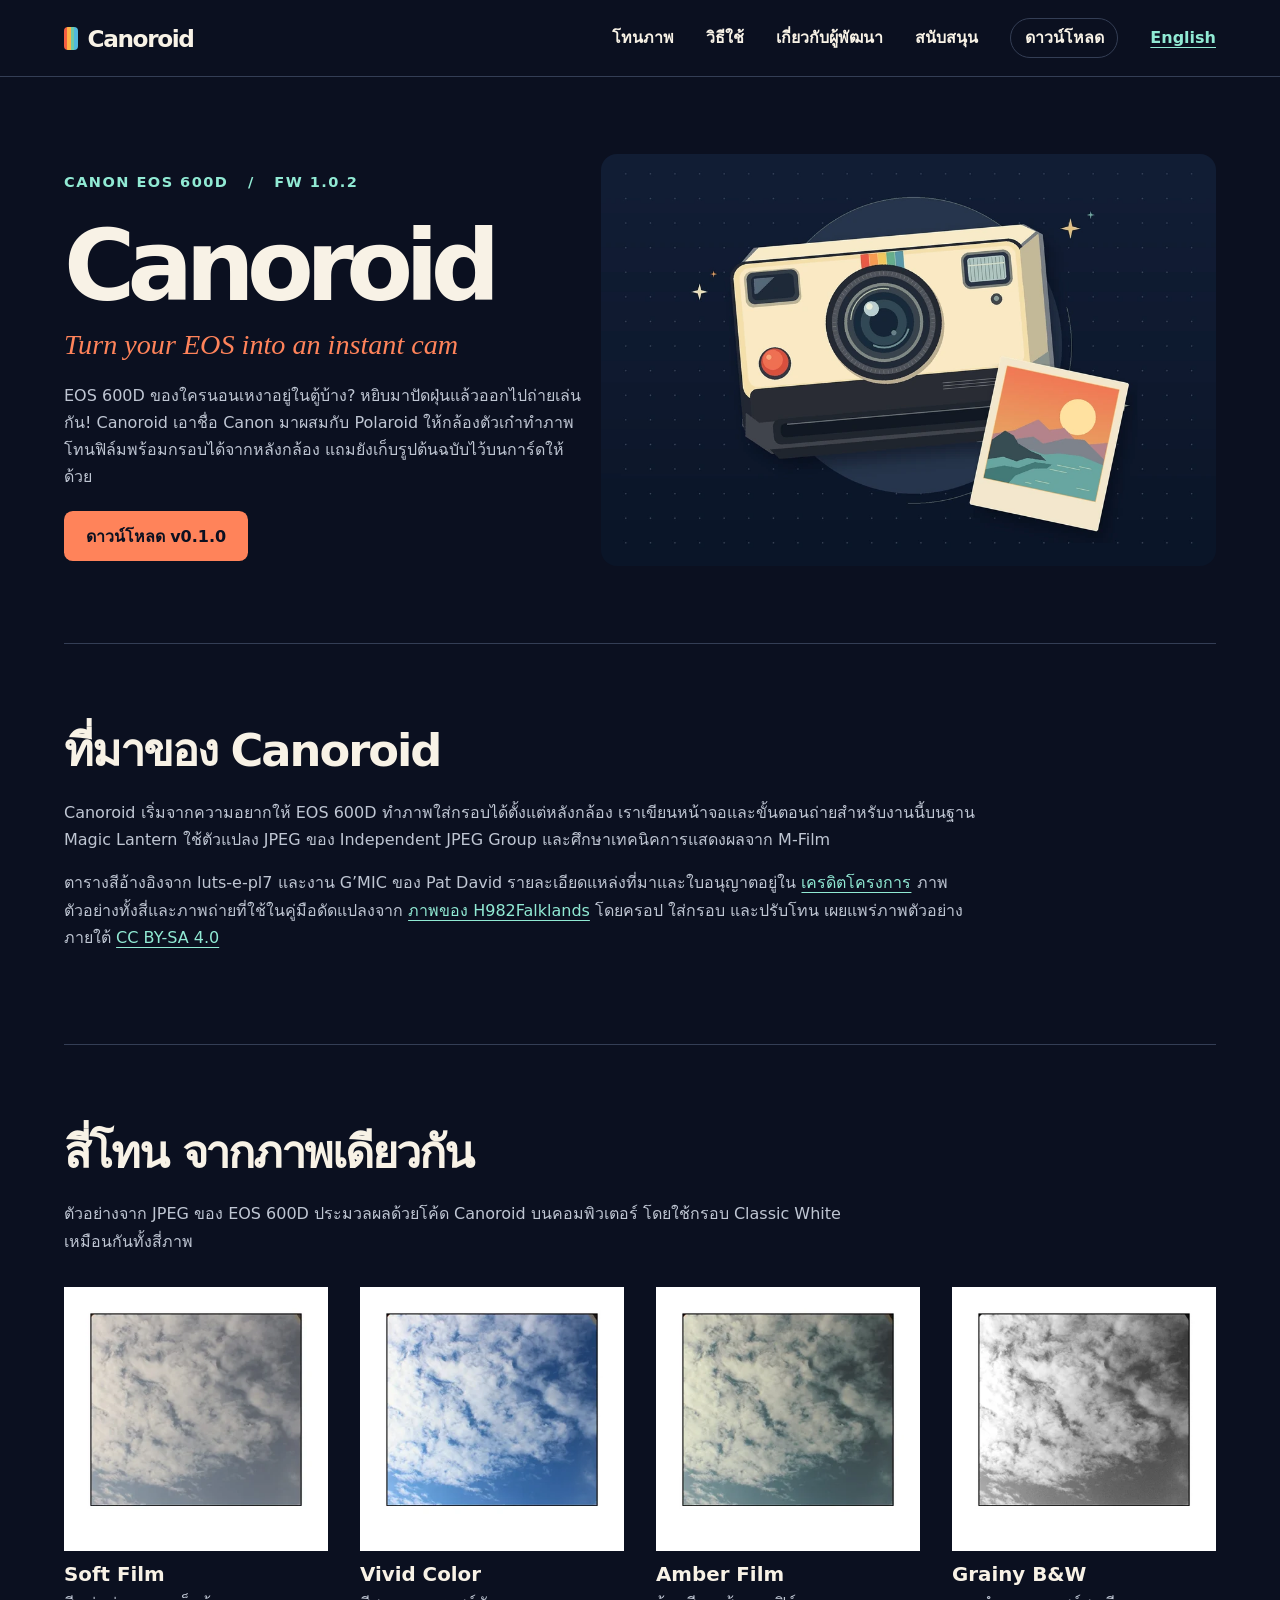
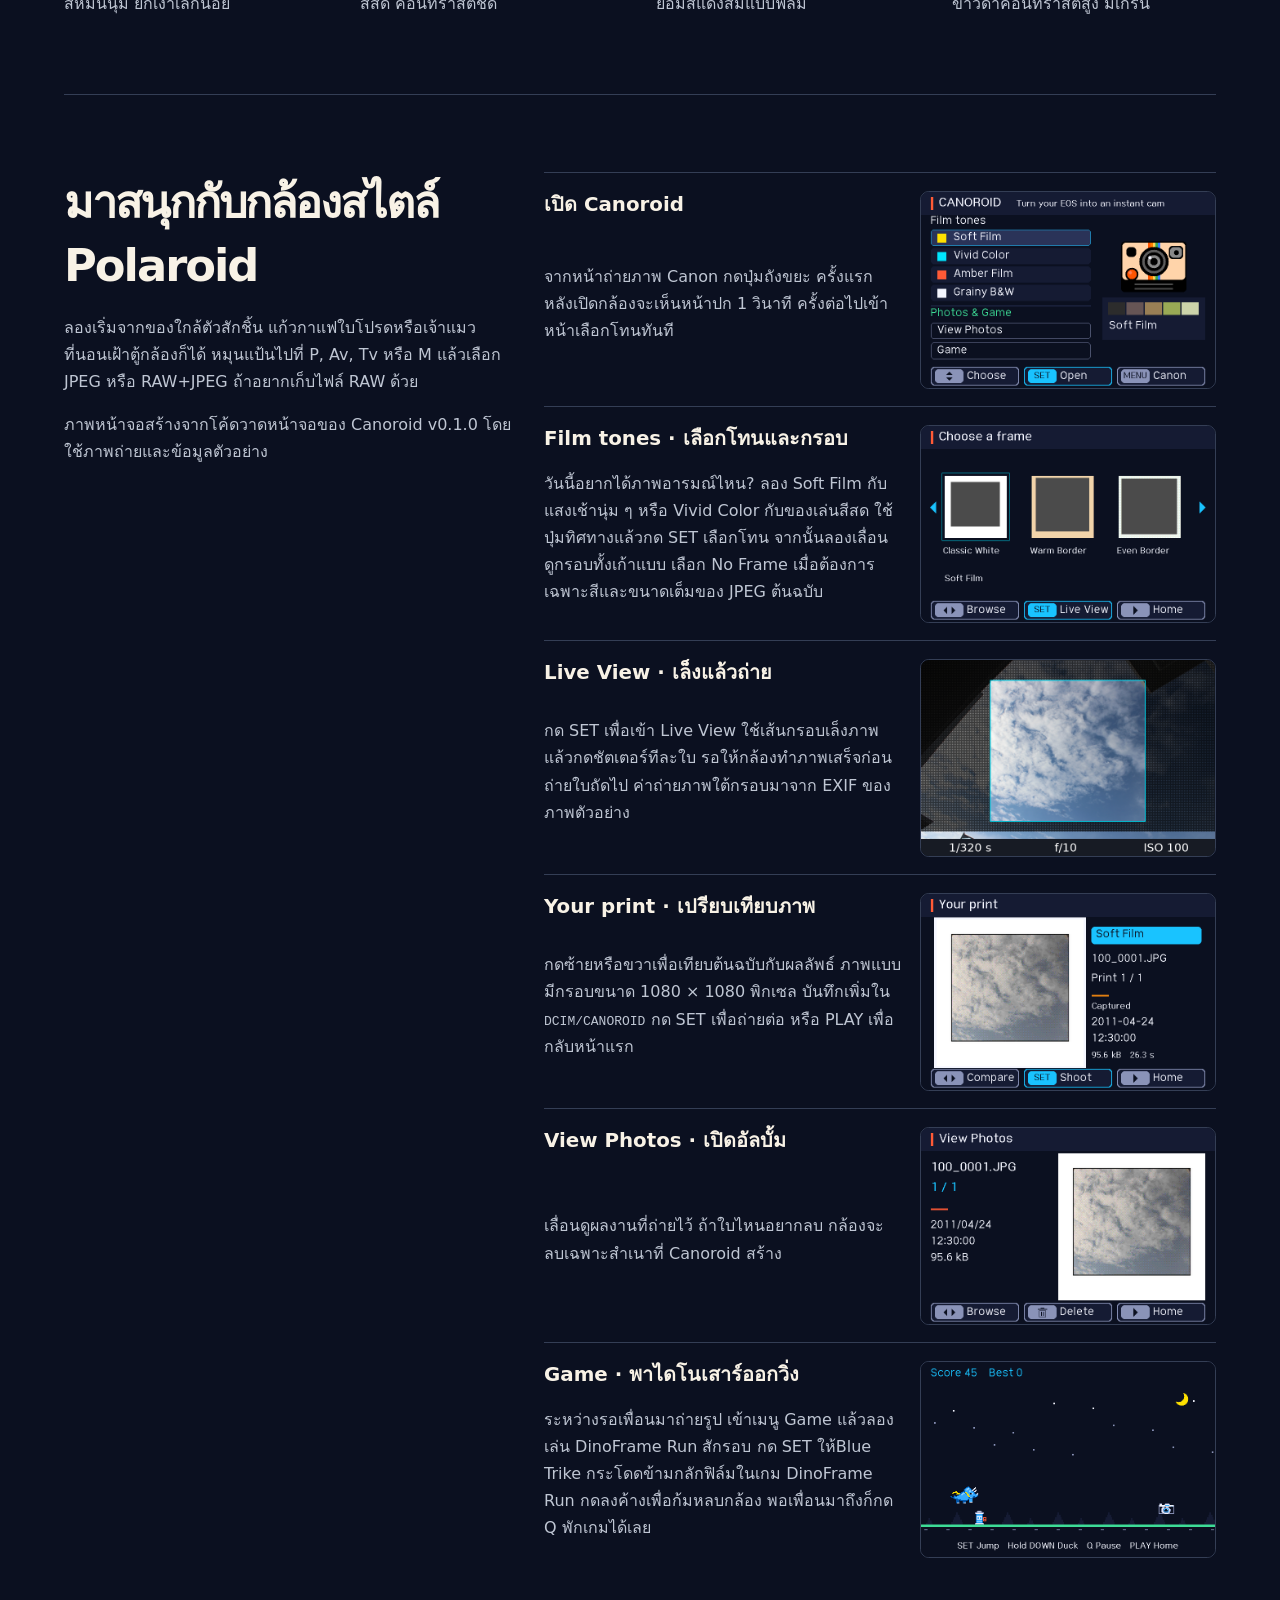
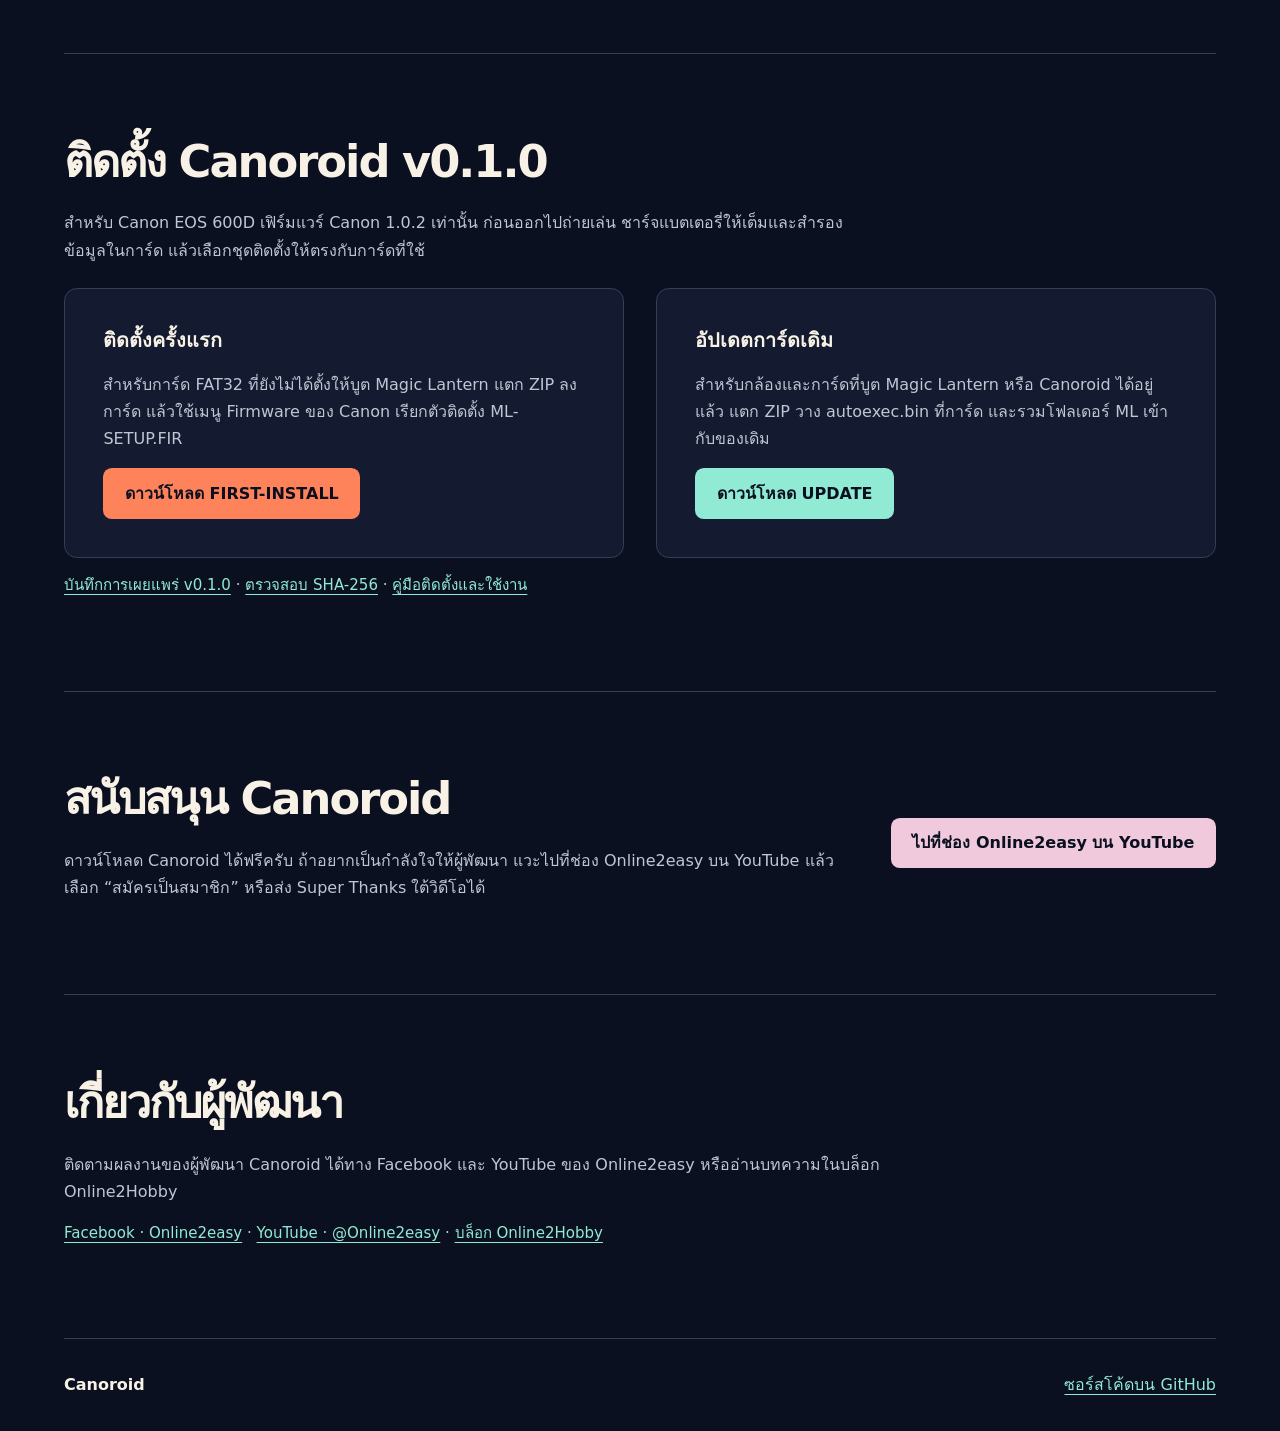
==== commit 70198b2c: "Update illustrated guide layout and Live View exposure" ====
--- a/docs/index.html
+++ b/docs/index.html
@@ -1,5 +1,5 @@
 <!doctype html>
-<html lang="th"><head><meta charset="utf-8"><meta name="viewport" content="width=device-width,initial-scale=1"><meta name="theme-color" content="#0b1020"><title>Canoroid — ภาพ instant จาก Canon EOS 600D</title><meta name="description" content="เลือกโทนฟิล์ม ใส่กรอบ และดูภาพบน Canon EOS 600D คู่มือภาษาไทยและดาวน์โหลด Canoroid v0.1.0"><link rel="stylesheet" href="style.css?v=guide2">
+<html lang="th"><head><meta charset="utf-8"><meta name="viewport" content="width=device-width,initial-scale=1"><meta name="theme-color" content="#0b1020"><title>Canoroid — ภาพ instant จาก Canon EOS 600D</title><meta name="description" content="เลือกโทนฟิล์ม ใส่กรอบ และดูภาพบน Canon EOS 600D คู่มือภาษาไทยและดาวน์โหลด Canoroid v0.1.0"><link rel="stylesheet" href="style.css?v=guide3">
 <header><nav><a class="brand" href="#top" lang="en"><i></i>Canoroid</a><div><a href="#tones">โทนภาพ</a><a href="#guide">วิธีใช้</a><a href="#developer">เกี่ยวกับผู้พัฒนา</a><a href="#support">สนับสนุน</a><a class="navdl" href="#download">ดาวน์โหลด</a><a href="en.html" hreflang="en" lang="en" class="language">English</a></div></nav></header>
 <main id="top"><section class="hero"><div><p class="spec">CANON EOS 600D   /   FW 1.0.2</p><h1>Canoroid</h1><p class="tag">Turn your EOS into an instant cam</p><p>EOS 600D ของใครนอนเหงาอยู่ในตู้บ้าง? หยิบมาปัดฝุ่นแล้วออกไปถ่ายเล่นกัน! Canoroid เอาชื่อ Canon มาผสมกับ Polaroid ให้กล้องตัวเก๋าทำภาพโทนฟิล์มพร้อมกรอบได้จากหลังกล้อง แถมยังเก็บรูปต้นฉบับไว้บนการ์ดให้ด้วย</p><a class="button" href="#download">ดาวน์โหลด v0.1.0</a></div><img fetchpriority="high" width="1000" height="670" src="hero.webp" alt="ภาพประกอบกล้องอินสแตนต์สีครีมแถบรุ้งและภาพพิมพ์ริมทะเล"></section>
 <section class="credits"><h2>ที่มาของ Canoroid</h2><p>Canoroid เริ่มจากความอยากให้ EOS 600D ทำภาพใส่กรอบได้ตั้งแต่หลังกล้อง เราเขียนหน้าจอและขั้นตอนถ่ายสำหรับงานนี้บนฐาน Magic Lantern ใช้ตัวแปลง JPEG ของ Independent JPEG Group และศึกษาเทคนิคการแสดงผลจาก M-Film</p>
@@ -12,7 +12,7 @@
 <section class="split" id="guide"><div><h2>มาสนุกกับกล้องสไตล์ Polaroid</h2><p>ลองเริ่มจากของใกล้ตัวสักชิ้น แก้วกาแฟใบโปรดหรือเจ้าแมวที่นอนเฝ้าตู้กล้องก็ได้ หมุนแป้นไปที่ P, Av, Tv หรือ M แล้วเลือก JPEG หรือ RAW+JPEG ถ้าอยากเก็บไฟล์ RAW ด้วย</p><p>ภาพหน้าจอสร้างจากโค้ดวาดหน้าจอของ Canoroid v0.1.0 โดยใช้ภาพถ่ายและข้อมูลตัวอย่าง</p></div><div class="steps">
 <article><a class="screen-link" href="guide/home.35c10fb0ef.webp" title="เปิดภาพหน้าจอขนาดเต็ม"><img src="guide/home.35c10fb0ef.webp" width="720" height="480" loading="lazy" alt="หน้าแรกพร้อมรายการโทนสี"></a><h3>เปิด Canoroid</h3><p>จากหน้าถ่ายภาพ Canon กดปุ่มถังขยะ ครั้งแรกหลังเปิดกล้องจะเห็นหน้าปก 1 วินาที ครั้งต่อไปเข้าหน้าเลือกโทนทันที</p></article>
 <article><a class="screen-link" href="guide/frames.f256ffbc16.webp" title="เปิดภาพหน้าจอขนาดเต็ม"><img src="guide/frames.f256ffbc16.webp" width="720" height="480" loading="lazy" alt="ตัวอย่างกรอบสามแบบในหน้าเลือกกรอบ"></a><h3>Film tones · เลือกโทนและกรอบ</h3><p>วันนี้อยากได้ภาพอารมณ์ไหน? ลอง Soft Film กับแสงเช้านุ่ม ๆ หรือ Vivid Color กับของเล่นสีสด ใช้ปุ่มทิศทางแล้วกด SET เลือกโทน จากนั้นลองเลื่อนดูกรอบทั้งเก้าแบบ เลือก No Frame เมื่อต้องการเฉพาะสีและขนาดเต็มของ JPEG ต้นฉบับ</p></article>
-<article><a class="screen-link" href="guide/live.c01cdbdd7e.webp" title="เปิดภาพหน้าจอขนาดเต็ม"><img src="guide/live.c01cdbdd7e.webp" width="720" height="480" loading="lazy" alt="เส้นไกด์สีฟ้าครอบพื้นที่เล็งภาพ"></a><h3>Live View · เล็งแล้วถ่าย</h3><p>กด SET เพื่อเข้า Live View ใช้เส้นกรอบเล็งภาพแล้วกดชัตเตอร์ทีละใบ รอให้กล้องทำภาพเสร็จก่อนถ่ายใบถัดไป</p></article>
+<article><a class="screen-link" href="guide/live.0fa85965a6.webp" title="เปิดภาพหน้าจอขนาดเต็ม"><img src="guide/live.0fa85965a6.webp" width="720" height="480" loading="lazy" alt="เส้นไกด์สีฟ้าครอบพื้นที่เล็งภาพ"></a><h3>Live View · เล็งแล้วถ่าย</h3><p>กด SET เพื่อเข้า Live View ใช้เส้นกรอบเล็งภาพแล้วกดชัตเตอร์ทีละใบ รอให้กล้องทำภาพเสร็จก่อนถ่ายใบถัดไป ค่าถ่ายภาพใต้กรอบมาจาก EXIF ของภาพตัวอย่าง</p></article>
 <article><a class="screen-link" href="guide/result.06f97ba31c.webp" title="เปิดภาพหน้าจอขนาดเต็ม"><img src="guide/result.06f97ba31c.webp" width="720" height="480" loading="lazy" alt="ภาพใส่กรอบและปุ่มเปรียบเทียบ"></a><h3>Your print · เปรียบเทียบภาพ</h3><p>กดซ้ายหรือขวาเพื่อเทียบต้นฉบับกับผลลัพธ์ ภาพแบบมีกรอบขนาด 1080 × 1080 พิกเซล บันทึกเพิ่มใน <code>DCIM/CANOROID</code> กด SET เพื่อถ่ายต่อ หรือ PLAY เพื่อกลับหน้าแรก</p></article>
 <article><a class="screen-link" href="guide/photos.c753885eec.webp" title="เปิดภาพหน้าจอขนาดเต็ม"><img src="guide/photos.c753885eec.webp" width="720" height="480" loading="lazy" alt="อัลบั้มภาพพร้อมปุ่มเลื่อนดูและลบ"></a><h3>View Photos · เปิดอัลบั้ม</h3><p>เลื่อนดูผลงานที่ถ่ายไว้ ถ้าใบไหนอยากลบ กล้องจะลบเฉพาะสำเนาที่ Canoroid สร้าง</p></article>
 <article><a class="screen-link" href="guide/game.80b33c57ed.webp" title="เปิดภาพหน้าจอขนาดเต็ม"><img src="guide/game.80b33c57ed.webp" width="720" height="480" loading="lazy" alt="Blue Trike กระโดดข้ามกลักฟิล์มในเกม DinoFrame Run"></a><h3>Game · พาไดโนเสาร์ออกวิ่ง</h3><p>ระหว่างรอเพื่อนมาถ่ายรูป เข้าเมนู Game แล้วลองเล่น DinoFrame Run สักรอบ กด SET ให้Blue Trike กระโดดข้ามกลักฟิล์มในเกม DinoFrame Run กดลงค้างเพื่อก้มหลบกล้อง พอเพื่อนมาถึงก็กด Q พักเกมได้เลย</p></article></div></section>
--- a/docs/style.css
+++ b/docs/style.css
@@ -2,14 +2,12 @@
 
 nav, nav div { flex-wrap: wrap; }
 nav .language { color: var(--mint); text-decoration: underline; }
-.steps article { display: flow-root; }
-.steps article img { float: inline-end; width: 44%; max-width: 280px; height: auto; margin: 0 0 .7rem 1rem; border: 1px solid var(--line); border-radius: .55rem; }
+
+.steps article { display: grid; grid-template-columns: minmax(0, 1fr) min(44%, 320px); column-gap: 1.2rem; align-content: start; }
+.steps article h3, .steps article p { grid-column: 1; }
+.steps .screen-link { grid-column: 2; grid-row: 1 / span 2; align-self: start; cursor: zoom-in; }
+.steps .screen-link img { display: block; width: 100%; height: auto; border: 1px solid var(--line); border-radius: .55rem; }
 @media (max-width: 560px) {
   .steps article { display: flex; flex-direction: column; }
-  .steps article img { order: 1; width: 100%; max-width: 360px; margin: .5rem 0 0; }
+  .steps .screen-link { order: 1; width: min(100%, 300px); margin-top: .5rem; }
 }
-
-.steps .screen-link { display: block; width: min(100%, 720px); margin: .75rem 0; cursor: zoom-in; }
-.steps .screen-link img { display: block; float: none; width: 100%; max-width: none; height: auto; margin: 0; }
-.steps article { display: flex; flex-direction: column; }
-.steps .screen-link { order: 1; }
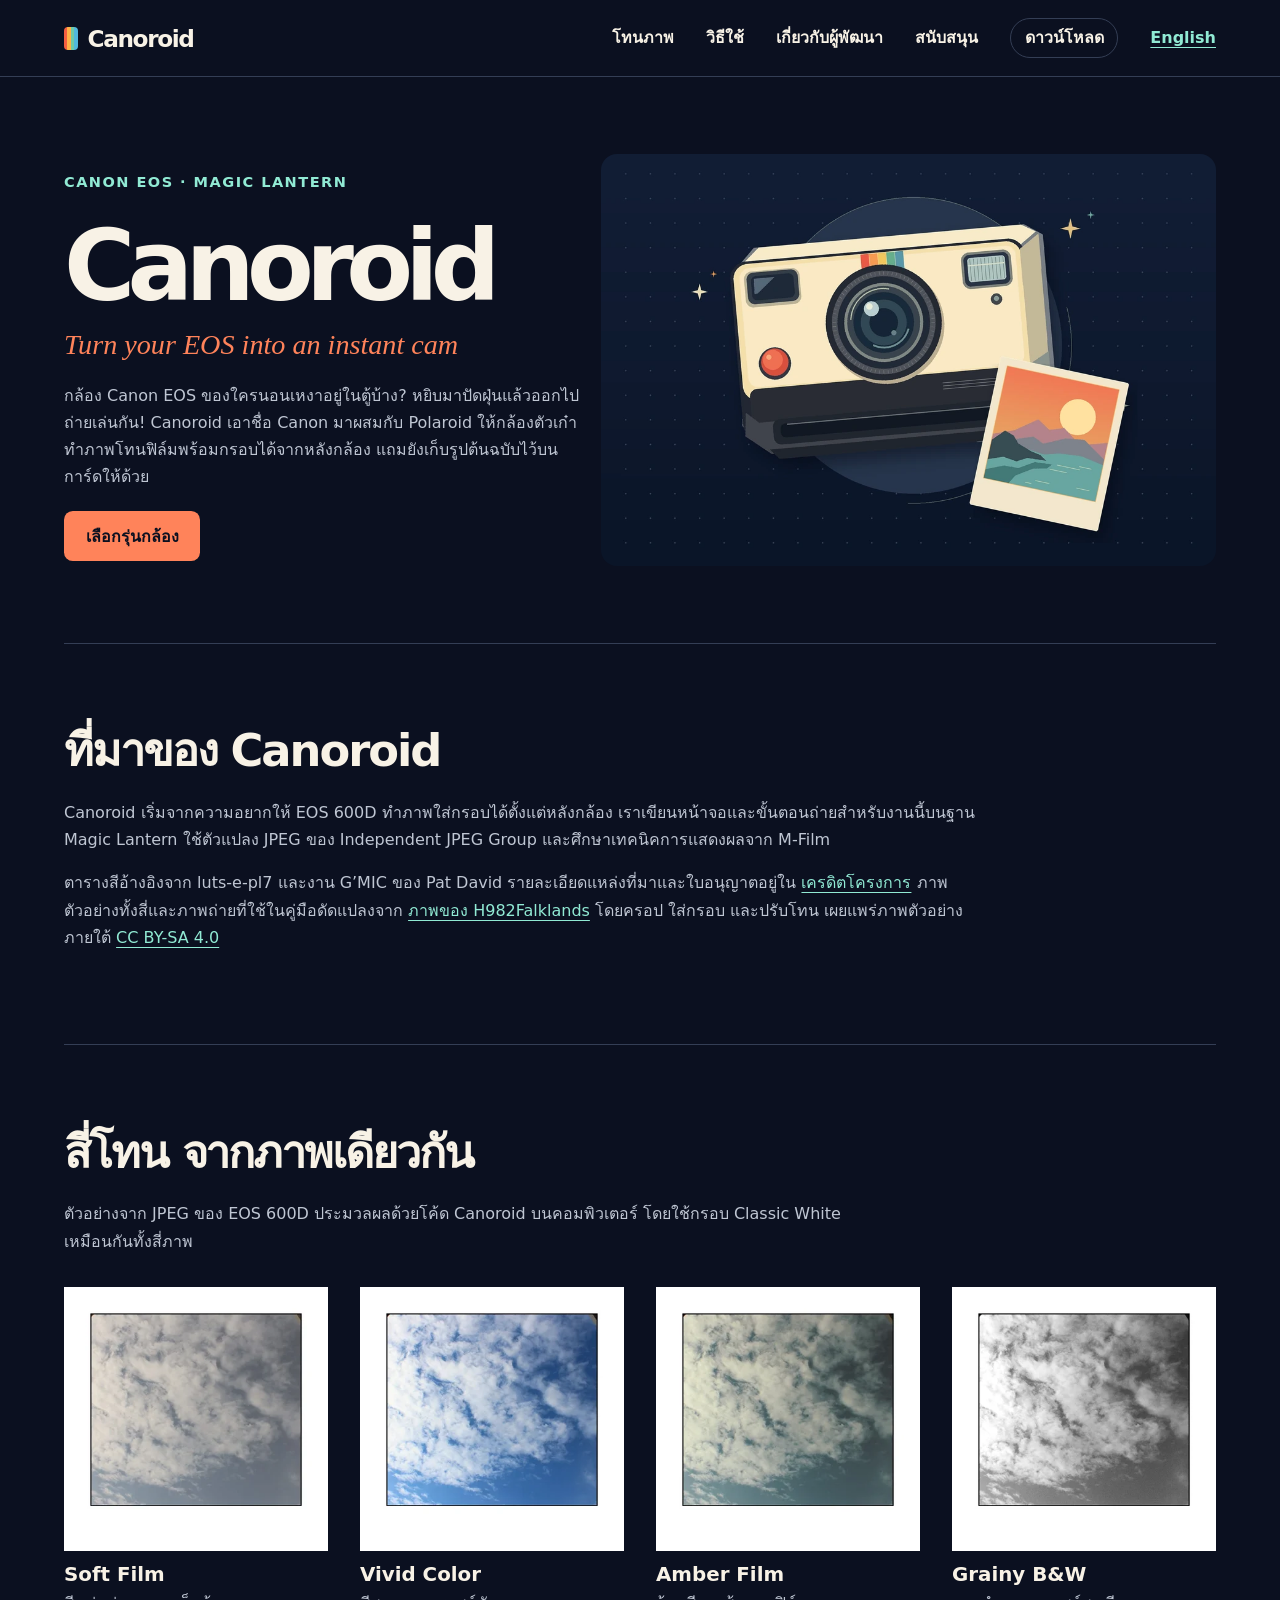
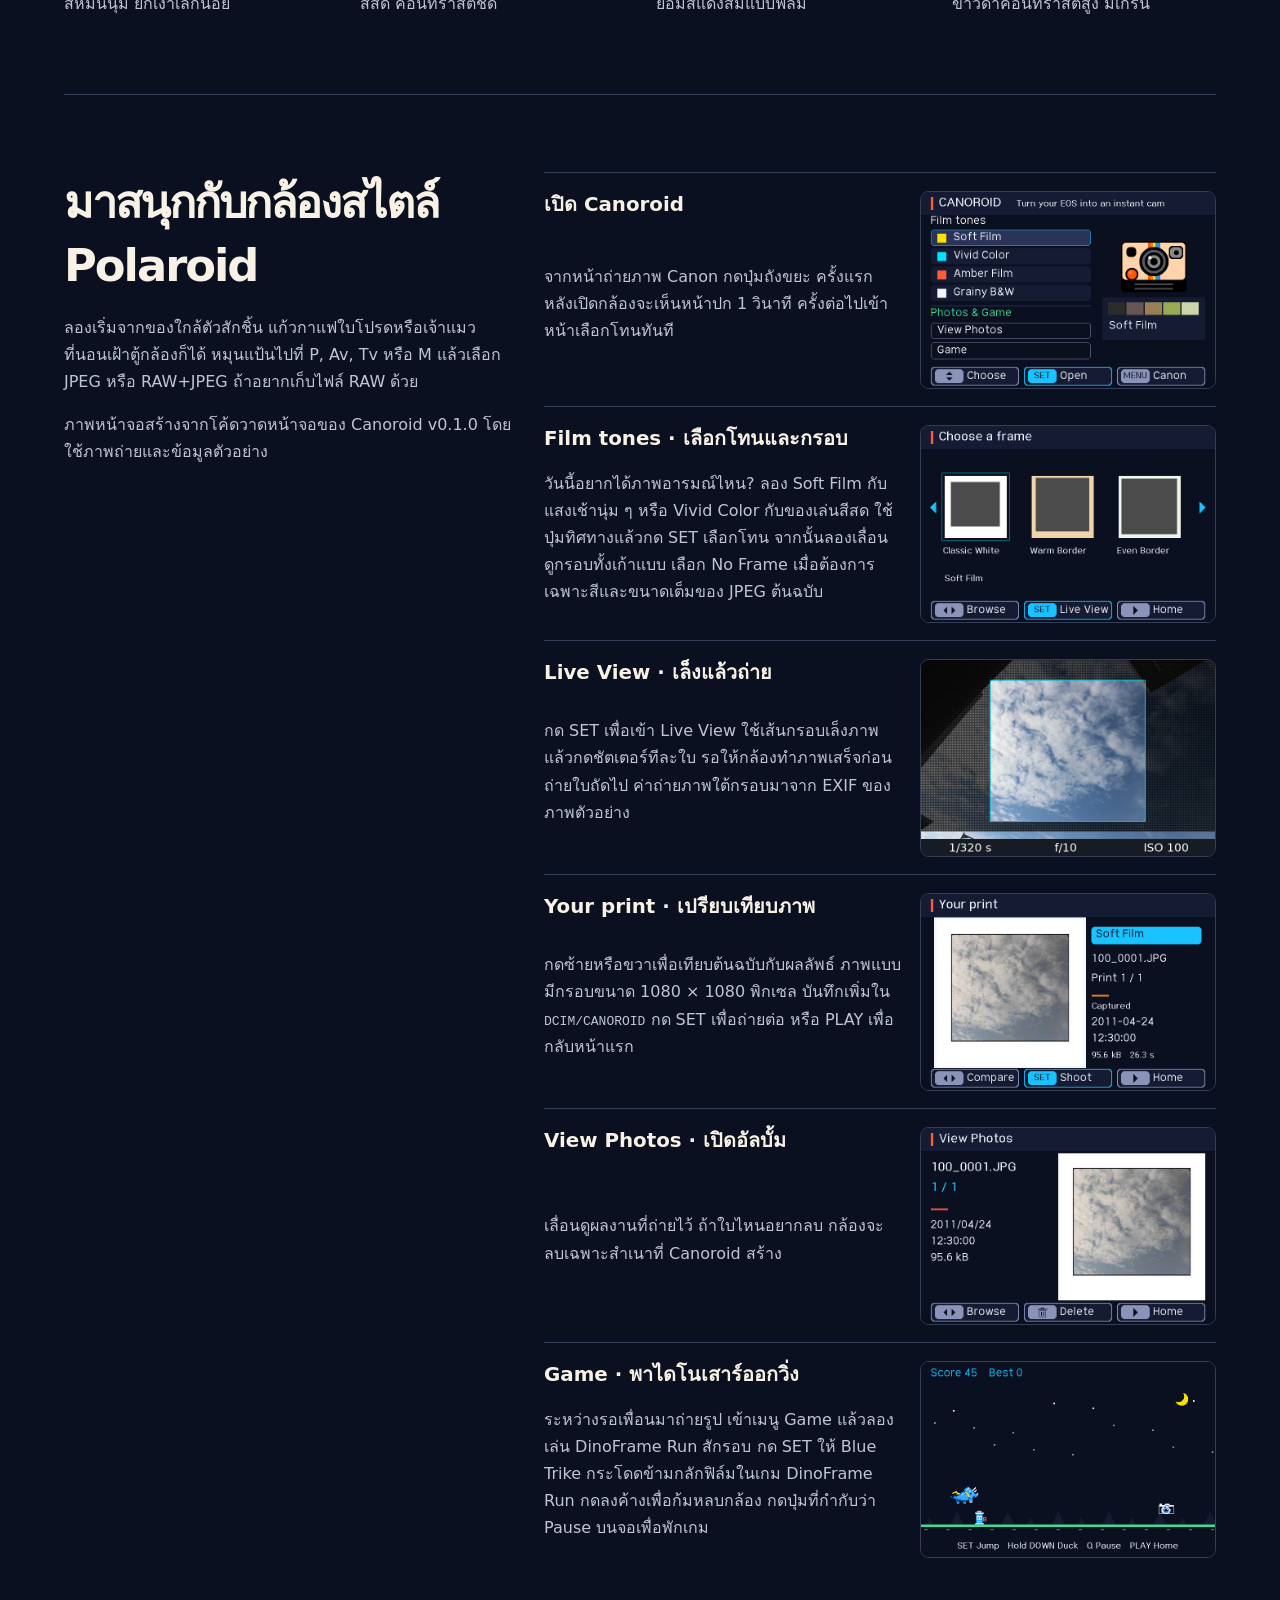
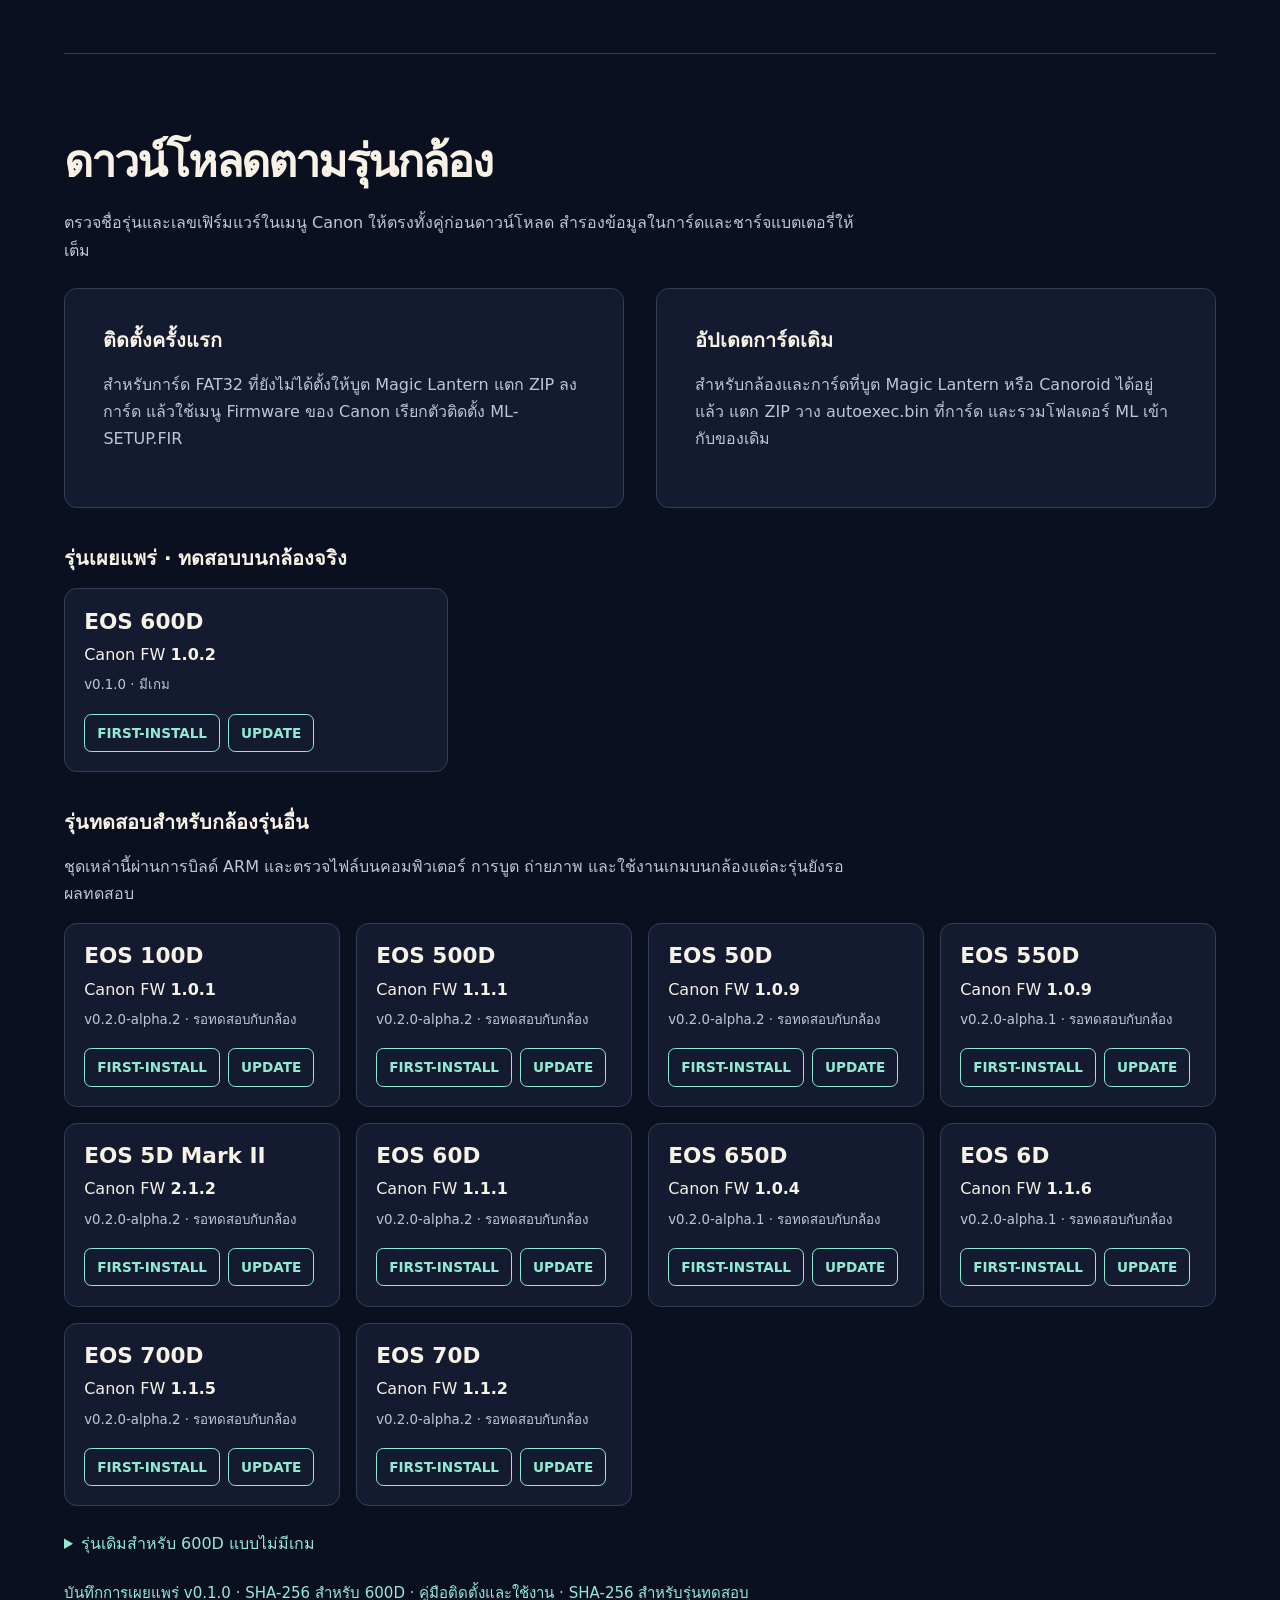
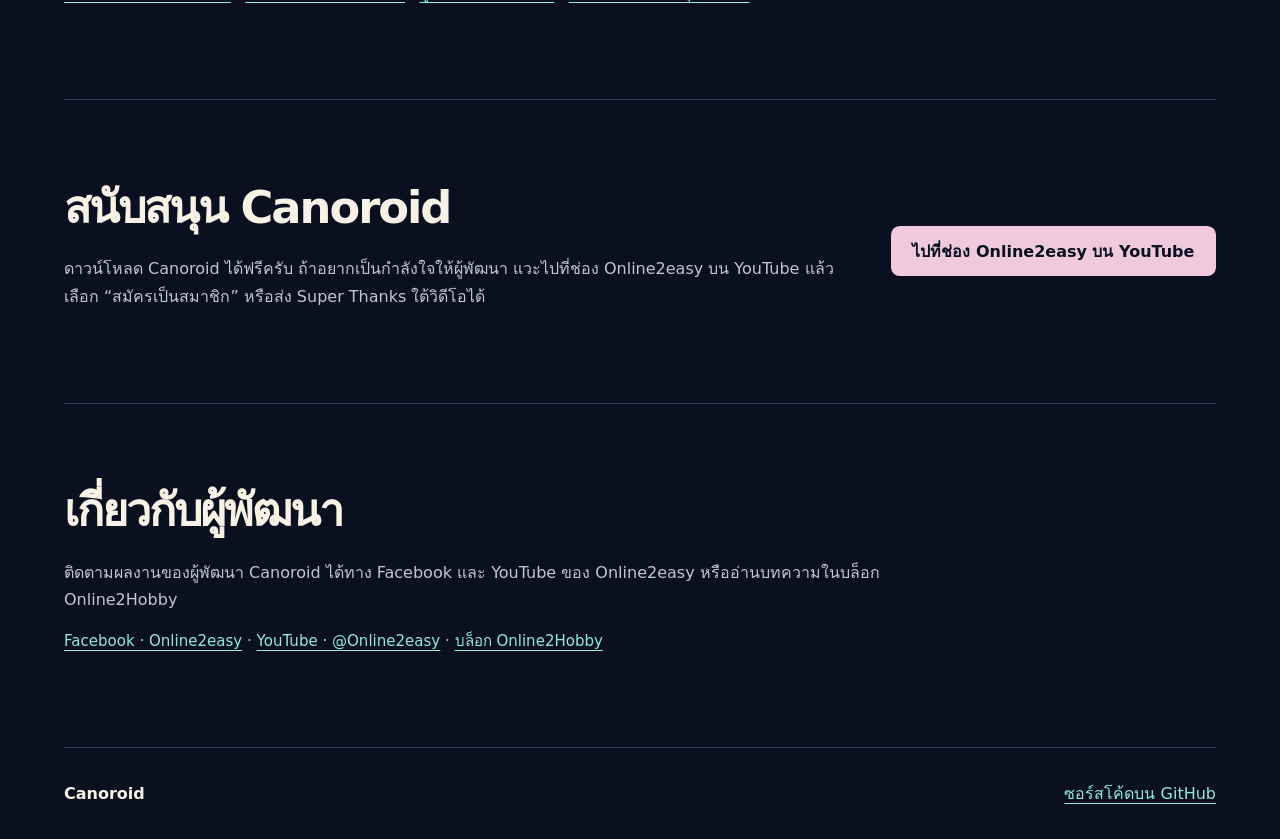
==== commit 12109db4: "Document per-camera releases and preview downloads in both languages" ====
--- a/docs/index.html
+++ b/docs/index.html
@@ -1,7 +1,7 @@
 <!doctype html>
-<html lang="th"><head><meta charset="utf-8"><meta name="viewport" content="width=device-width,initial-scale=1"><meta name="theme-color" content="#0b1020"><title>Canoroid — ภาพ instant จาก Canon EOS 600D</title><meta name="description" content="เลือกโทนฟิล์ม ใส่กรอบ และดูภาพบน Canon EOS 600D คู่มือภาษาไทยและดาวน์โหลด Canoroid v0.1.0"><link rel="stylesheet" href="style.css?v=guide3">
+<html lang="th"><head><meta charset="utf-8"><meta name="viewport" content="width=device-width,initial-scale=1"><meta name="theme-color" content="#0b1020"><title>Canoroid — ภาพโทนฟิล์มบนกล้อง Canon EOS</title><meta name="description" content="เลือกโทนฟิล์มและกรอบภาพบนกล้อง Canon EOS ดูรายชื่อกล้อง เฟิร์มแวร์ที่ตรงรุ่น และดาวน์โหลด Canoroid"><link rel="stylesheet" href="style.css?v=cameras1">
 <header><nav><a class="brand" href="#top" lang="en"><i></i>Canoroid</a><div><a href="#tones">โทนภาพ</a><a href="#guide">วิธีใช้</a><a href="#developer">เกี่ยวกับผู้พัฒนา</a><a href="#support">สนับสนุน</a><a class="navdl" href="#download">ดาวน์โหลด</a><a href="en.html" hreflang="en" lang="en" class="language">English</a></div></nav></header>
-<main id="top"><section class="hero"><div><p class="spec">CANON EOS 600D   /   FW 1.0.2</p><h1>Canoroid</h1><p class="tag">Turn your EOS into an instant cam</p><p>EOS 600D ของใครนอนเหงาอยู่ในตู้บ้าง? หยิบมาปัดฝุ่นแล้วออกไปถ่ายเล่นกัน! Canoroid เอาชื่อ Canon มาผสมกับ Polaroid ให้กล้องตัวเก๋าทำภาพโทนฟิล์มพร้อมกรอบได้จากหลังกล้อง แถมยังเก็บรูปต้นฉบับไว้บนการ์ดให้ด้วย</p><a class="button" href="#download">ดาวน์โหลด v0.1.0</a></div><img fetchpriority="high" width="1000" height="670" src="hero.webp" alt="ภาพประกอบกล้องอินสแตนต์สีครีมแถบรุ้งและภาพพิมพ์ริมทะเล"></section>
+<main id="top"><section class="hero"><div><p class="spec">CANON EOS · MAGIC LANTERN</p><h1>Canoroid</h1><p class="tag">Turn your EOS into an instant cam</p><p>กล้อง Canon EOS ของใครนอนเหงาอยู่ในตู้บ้าง? หยิบมาปัดฝุ่นแล้วออกไปถ่ายเล่นกัน! Canoroid เอาชื่อ Canon มาผสมกับ Polaroid ให้กล้องตัวเก๋าทำภาพโทนฟิล์มพร้อมกรอบได้จากหลังกล้อง แถมยังเก็บรูปต้นฉบับไว้บนการ์ดให้ด้วย</p><a class="button" href="#download">เลือกรุ่นกล้อง</a></div><img fetchpriority="high" width="1000" height="670" src="hero.webp" alt="ภาพประกอบกล้องอินสแตนต์สีครีมแถบรุ้งและภาพพิมพ์ริมทะเล"></section>
 <section class="credits"><h2>ที่มาของ Canoroid</h2><p>Canoroid เริ่มจากความอยากให้ EOS 600D ทำภาพใส่กรอบได้ตั้งแต่หลังกล้อง เราเขียนหน้าจอและขั้นตอนถ่ายสำหรับงานนี้บนฐาน Magic Lantern ใช้ตัวแปลง JPEG ของ Independent JPEG Group และศึกษาเทคนิคการแสดงผลจาก M-Film</p>
 <p>ตารางสีอ้างอิงจาก luts-e-pl7 และงาน G’MIC ของ Pat David รายละเอียดแหล่งที่มาและใบอนุญาตอยู่ใน <a href="https://github.com/pongallery/Canoroid/blob/v0.1.0/firmware/CANOROID.md#%E0%B9%80%E0%B8%84%E0%B8%A3%E0%B8%94%E0%B8%B4%E0%B8%95">เครดิตโครงการ</a> ภาพตัวอย่างทั้งสี่และภาพถ่ายที่ใช้ในคู่มือดัดแปลงจาก <a href="https://commons.wikimedia.org/wiki/File:Canon_EOS_600D_Example.jpg">ภาพของ H982Falklands</a> โดยครอป ใส่กรอบ และปรับโทน เผยแพร่ภาพตัวอย่างภายใต้ <a href="https://creativecommons.org/licenses/by-sa/4.0/">CC BY-SA 4.0</a></p></section>
 <section id="tones"><h2>สี่โทน จากภาพเดียวกัน</h2><p>ตัวอย่างจาก JPEG ของ EOS 600D ประมวลผลด้วยโค้ด Canoroid บนคอมพิวเตอร์ โดยใช้กรอบ Classic White เหมือนกันทั้งสี่ภาพ</p><div class="prints">
@@ -15,11 +15,10 @@
 <article><a class="screen-link" href="guide/live.0fa85965a6.webp" title="เปิดภาพหน้าจอขนาดเต็ม"><img src="guide/live.0fa85965a6.webp" width="720" height="480" loading="lazy" alt="เส้นไกด์สีฟ้าครอบพื้นที่เล็งภาพ"></a><h3>Live View · เล็งแล้วถ่าย</h3><p>กด SET เพื่อเข้า Live View ใช้เส้นกรอบเล็งภาพแล้วกดชัตเตอร์ทีละใบ รอให้กล้องทำภาพเสร็จก่อนถ่ายใบถัดไป ค่าถ่ายภาพใต้กรอบมาจาก EXIF ของภาพตัวอย่าง</p></article>
 <article><a class="screen-link" href="guide/result.06f97ba31c.webp" title="เปิดภาพหน้าจอขนาดเต็ม"><img src="guide/result.06f97ba31c.webp" width="720" height="480" loading="lazy" alt="ภาพใส่กรอบและปุ่มเปรียบเทียบ"></a><h3>Your print · เปรียบเทียบภาพ</h3><p>กดซ้ายหรือขวาเพื่อเทียบต้นฉบับกับผลลัพธ์ ภาพแบบมีกรอบขนาด 1080 × 1080 พิกเซล บันทึกเพิ่มใน <code>DCIM/CANOROID</code> กด SET เพื่อถ่ายต่อ หรือ PLAY เพื่อกลับหน้าแรก</p></article>
 <article><a class="screen-link" href="guide/photos.c753885eec.webp" title="เปิดภาพหน้าจอขนาดเต็ม"><img src="guide/photos.c753885eec.webp" width="720" height="480" loading="lazy" alt="อัลบั้มภาพพร้อมปุ่มเลื่อนดูและลบ"></a><h3>View Photos · เปิดอัลบั้ม</h3><p>เลื่อนดูผลงานที่ถ่ายไว้ ถ้าใบไหนอยากลบ กล้องจะลบเฉพาะสำเนาที่ Canoroid สร้าง</p></article>
-<article><a class="screen-link" href="guide/game.80b33c57ed.webp" title="เปิดภาพหน้าจอขนาดเต็ม"><img src="guide/game.80b33c57ed.webp" width="720" height="480" loading="lazy" alt="Blue Trike กระโดดข้ามกลักฟิล์มในเกม DinoFrame Run"></a><h3>Game · พาไดโนเสาร์ออกวิ่ง</h3><p>ระหว่างรอเพื่อนมาถ่ายรูป เข้าเมนู Game แล้วลองเล่น DinoFrame Run สักรอบ กด SET ให้Blue Trike กระโดดข้ามกลักฟิล์มในเกม DinoFrame Run กดลงค้างเพื่อก้มหลบกล้อง พอเพื่อนมาถึงก็กด Q พักเกมได้เลย</p></article></div></section>
-<section id="download"><h2>ติดตั้ง Canoroid v0.1.0</h2><p>สำหรับ Canon EOS 600D เฟิร์มแวร์ Canon 1.0.2 เท่านั้น ก่อนออกไปถ่ายเล่น ชาร์จแบตเตอรี่ให้เต็มและสำรองข้อมูลในการ์ด แล้วเลือกชุดติดตั้งให้ตรงกับการ์ดที่ใช้</p><div class="options">
-<article><h3>ติดตั้งครั้งแรก</h3><p>สำหรับการ์ด FAT32 ที่ยังไม่ได้ตั้งให้บูต Magic Lantern แตก ZIP ลงการ์ด แล้วใช้เมนู Firmware ของ Canon เรียกตัวติดตั้ง ML-SETUP.FIR</p><a class="button" href="https://raw.githubusercontent.com/pongallery/Canoroid/v0.1.0/downloads/Canoroid-v0.1.0-FIRST-INSTALL.zip">ดาวน์โหลด FIRST-INSTALL</a></article>
-<article><h3>อัปเดตการ์ดเดิม</h3><p>สำหรับกล้องและการ์ดที่บูต Magic Lantern หรือ Canoroid ได้อยู่แล้ว แตก ZIP วาง autoexec.bin ที่การ์ด และรวมโฟลเดอร์ ML เข้ากับของเดิม</p><a class="button light" href="https://raw.githubusercontent.com/pongallery/Canoroid/v0.1.0/downloads/Canoroid-v0.1.0-UPDATE.zip">ดาวน์โหลด UPDATE</a></article></div>
-<p class="links"><a href="https://github.com/pongallery/Canoroid/releases/tag/v0.1.0">บันทึกการเผยแพร่ v0.1.0</a> · <a href="https://github.com/pongallery/Canoroid/blob/v0.1.0/downloads/SHA256SUMS.txt">ตรวจสอบ SHA-256</a> · <a href="https://github.com/pongallery/Canoroid/blob/v0.1.0/firmware/CANOROID.md">คู่มือติดตั้งและใช้งาน</a></p></section>
+<article><a class="screen-link" href="guide/game.80b33c57ed.webp" title="เปิดภาพหน้าจอขนาดเต็ม"><img src="guide/game.80b33c57ed.webp" width="720" height="480" loading="lazy" alt="Blue Trike กระโดดข้ามกลักฟิล์มในเกม DinoFrame Run"></a><h3>Game · พาไดโนเสาร์ออกวิ่ง</h3><p>ระหว่างรอเพื่อนมาถ่ายรูป เข้าเมนู Game แล้วลองเล่น DinoFrame Run สักรอบ กด SET ให้ Blue Trike กระโดดข้ามกลักฟิล์มในเกม DinoFrame Run กดลงค้างเพื่อก้มหลบกล้อง กดปุ่มที่กำกับว่า Pause บนจอเพื่อพักเกม</p></article></div></section>
+<section id="download"><h2>ดาวน์โหลดตามรุ่นกล้อง</h2><p>ตรวจชื่อรุ่นและเลขเฟิร์มแวร์ในเมนู Canon ให้ตรงทั้งคู่ก่อนดาวน์โหลด สำรองข้อมูลในการ์ดและชาร์จแบตเตอรี่ให้เต็ม</p><div class="options">
+<article><h3>ติดตั้งครั้งแรก</h3><p>สำหรับการ์ด FAT32 ที่ยังไม่ได้ตั้งให้บูต Magic Lantern แตก ZIP ลงการ์ด แล้วใช้เมนู Firmware ของ Canon เรียกตัวติดตั้ง ML-SETUP.FIR</p></article>
+<article><h3>อัปเดตการ์ดเดิม</h3><p>สำหรับกล้องและการ์ดที่บูต Magic Lantern หรือ Canoroid ได้อยู่แล้ว แตก ZIP วาง autoexec.bin ที่การ์ด และรวมโฟลเดอร์ ML เข้ากับของเดิม</p></article></div><h3>รุ่นเผยแพร่ · ทดสอบบนกล้องจริง</h3><div class="camera-list"><article class="camera"><h4>EOS 600D</h4><p>Canon FW <b>1.0.2</b></p><small>v0.1.0 · มีเกม</small><div class="camera-actions"><a href="https://raw.githubusercontent.com/pongallery/Canoroid/v0.1.0/downloads/Canoroid-v0.1.0-FIRST-INSTALL.zip" aria-label="EOS 600D 1.0.2 v0.1.0 FIRST-INSTALL">FIRST-INSTALL</a><a href="https://raw.githubusercontent.com/pongallery/Canoroid/v0.1.0/downloads/Canoroid-v0.1.0-UPDATE.zip" aria-label="EOS 600D 1.0.2 v0.1.0 UPDATE">UPDATE</a></div></article></div><h3>รุ่นทดสอบสำหรับกล้องรุ่นอื่น</h3><p>ชุดเหล่านี้ผ่านการบิลด์ ARM และตรวจไฟล์บนคอมพิวเตอร์ การบูต ถ่ายภาพ และใช้งานเกมบนกล้องแต่ละรุ่นยังรอผลทดสอบ</p><div class="camera-list"><article class="camera"><h4>EOS 100D</h4><p>Canon FW <b>1.0.1</b></p><small>v0.2.0-alpha.2 · รอทดสอบกับกล้อง</small><div class="camera-actions"><a href="https://raw.githubusercontent.com/pongallery/Canoroid/308c43edd4e3c8ea49bf02ed493aaad8c54769ae/ports-preview/Canoroid-v0.2.0-alpha.2-100D.101-FIRST-INSTALL.zip" aria-label="EOS 100D 1.0.1 v0.2.0-alpha.2 FIRST-INSTALL">FIRST-INSTALL</a><a href="https://raw.githubusercontent.com/pongallery/Canoroid/308c43edd4e3c8ea49bf02ed493aaad8c54769ae/ports-preview/Canoroid-v0.2.0-alpha.2-100D.101-UPDATE.zip" aria-label="EOS 100D 1.0.1 v0.2.0-alpha.2 UPDATE">UPDATE</a></div></article><article class="camera"><h4>EOS 500D</h4><p>Canon FW <b>1.1.1</b></p><small>v0.2.0-alpha.2 · รอทดสอบกับกล้อง</small><div class="camera-actions"><a href="https://raw.githubusercontent.com/pongallery/Canoroid/308c43edd4e3c8ea49bf02ed493aaad8c54769ae/ports-preview/Canoroid-v0.2.0-alpha.2-500D.111-FIRST-INSTALL.zip" aria-label="EOS 500D 1.1.1 v0.2.0-alpha.2 FIRST-INSTALL">FIRST-INSTALL</a><a href="https://raw.githubusercontent.com/pongallery/Canoroid/308c43edd4e3c8ea49bf02ed493aaad8c54769ae/ports-preview/Canoroid-v0.2.0-alpha.2-500D.111-UPDATE.zip" aria-label="EOS 500D 1.1.1 v0.2.0-alpha.2 UPDATE">UPDATE</a></div></article><article class="camera"><h4>EOS 50D</h4><p>Canon FW <b>1.0.9</b></p><small>v0.2.0-alpha.2 · รอทดสอบกับกล้อง</small><div class="camera-actions"><a href="https://raw.githubusercontent.com/pongallery/Canoroid/308c43edd4e3c8ea49bf02ed493aaad8c54769ae/ports-preview/Canoroid-v0.2.0-alpha.2-50D.109-FIRST-INSTALL.zip" aria-label="EOS 50D 1.0.9 v0.2.0-alpha.2 FIRST-INSTALL">FIRST-INSTALL</a><a href="https://raw.githubusercontent.com/pongallery/Canoroid/308c43edd4e3c8ea49bf02ed493aaad8c54769ae/ports-preview/Canoroid-v0.2.0-alpha.2-50D.109-UPDATE.zip" aria-label="EOS 50D 1.0.9 v0.2.0-alpha.2 UPDATE">UPDATE</a></div></article><article class="camera"><h4>EOS 550D</h4><p>Canon FW <b>1.0.9</b></p><small>v0.2.0-alpha.1 · รอทดสอบกับกล้อง</small><div class="camera-actions"><a href="https://raw.githubusercontent.com/pongallery/Canoroid/308c43edd4e3c8ea49bf02ed493aaad8c54769ae/ports-preview/Canoroid-v0.2.0-alpha.1-550D.109-FIRST-INSTALL.zip" aria-label="EOS 550D 1.0.9 v0.2.0-alpha.1 FIRST-INSTALL">FIRST-INSTALL</a><a href="https://raw.githubusercontent.com/pongallery/Canoroid/308c43edd4e3c8ea49bf02ed493aaad8c54769ae/ports-preview/Canoroid-v0.2.0-alpha.1-550D.109-UPDATE.zip" aria-label="EOS 550D 1.0.9 v0.2.0-alpha.1 UPDATE">UPDATE</a></div></article><article class="camera"><h4>EOS 5D Mark II</h4><p>Canon FW <b>2.1.2</b></p><small>v0.2.0-alpha.2 · รอทดสอบกับกล้อง</small><div class="camera-actions"><a href="https://raw.githubusercontent.com/pongallery/Canoroid/308c43edd4e3c8ea49bf02ed493aaad8c54769ae/ports-preview/Canoroid-v0.2.0-alpha.2-5D2.212-FIRST-INSTALL.zip" aria-label="EOS 5D Mark II 2.1.2 v0.2.0-alpha.2 FIRST-INSTALL">FIRST-INSTALL</a><a href="https://raw.githubusercontent.com/pongallery/Canoroid/308c43edd4e3c8ea49bf02ed493aaad8c54769ae/ports-preview/Canoroid-v0.2.0-alpha.2-5D2.212-UPDATE.zip" aria-label="EOS 5D Mark II 2.1.2 v0.2.0-alpha.2 UPDATE">UPDATE</a></div></article><article class="camera"><h4>EOS 60D</h4><p>Canon FW <b>1.1.1</b></p><small>v0.2.0-alpha.2 · รอทดสอบกับกล้อง</small><div class="camera-actions"><a href="https://raw.githubusercontent.com/pongallery/Canoroid/308c43edd4e3c8ea49bf02ed493aaad8c54769ae/ports-preview/Canoroid-v0.2.0-alpha.2-60D.111-FIRST-INSTALL.zip" aria-label="EOS 60D 1.1.1 v0.2.0-alpha.2 FIRST-INSTALL">FIRST-INSTALL</a><a href="https://raw.githubusercontent.com/pongallery/Canoroid/308c43edd4e3c8ea49bf02ed493aaad8c54769ae/ports-preview/Canoroid-v0.2.0-alpha.2-60D.111-UPDATE.zip" aria-label="EOS 60D 1.1.1 v0.2.0-alpha.2 UPDATE">UPDATE</a></div></article><article class="camera"><h4>EOS 650D</h4><p>Canon FW <b>1.0.4</b></p><small>v0.2.0-alpha.1 · รอทดสอบกับกล้อง</small><div class="camera-actions"><a href="https://raw.githubusercontent.com/pongallery/Canoroid/308c43edd4e3c8ea49bf02ed493aaad8c54769ae/ports-preview/Canoroid-v0.2.0-alpha.1-650D.104-FIRST-INSTALL.zip" aria-label="EOS 650D 1.0.4 v0.2.0-alpha.1 FIRST-INSTALL">FIRST-INSTALL</a><a href="https://raw.githubusercontent.com/pongallery/Canoroid/308c43edd4e3c8ea49bf02ed493aaad8c54769ae/ports-preview/Canoroid-v0.2.0-alpha.1-650D.104-UPDATE.zip" aria-label="EOS 650D 1.0.4 v0.2.0-alpha.1 UPDATE">UPDATE</a></div></article><article class="camera"><h4>EOS 6D</h4><p>Canon FW <b>1.1.6</b></p><small>v0.2.0-alpha.1 · รอทดสอบกับกล้อง</small><div class="camera-actions"><a href="https://raw.githubusercontent.com/pongallery/Canoroid/308c43edd4e3c8ea49bf02ed493aaad8c54769ae/ports-preview/Canoroid-v0.2.0-alpha.1-6D.116-FIRST-INSTALL.zip" aria-label="EOS 6D 1.1.6 v0.2.0-alpha.1 FIRST-INSTALL">FIRST-INSTALL</a><a href="https://raw.githubusercontent.com/pongallery/Canoroid/308c43edd4e3c8ea49bf02ed493aaad8c54769ae/ports-preview/Canoroid-v0.2.0-alpha.1-6D.116-UPDATE.zip" aria-label="EOS 6D 1.1.6 v0.2.0-alpha.1 UPDATE">UPDATE</a></div></article><article class="camera"><h4>EOS 700D</h4><p>Canon FW <b>1.1.5</b></p><small>v0.2.0-alpha.2 · รอทดสอบกับกล้อง</small><div class="camera-actions"><a href="https://raw.githubusercontent.com/pongallery/Canoroid/308c43edd4e3c8ea49bf02ed493aaad8c54769ae/ports-preview/Canoroid-v0.2.0-alpha.2-700D.115-FIRST-INSTALL.zip" aria-label="EOS 700D 1.1.5 v0.2.0-alpha.2 FIRST-INSTALL">FIRST-INSTALL</a><a href="https://raw.githubusercontent.com/pongallery/Canoroid/308c43edd4e3c8ea49bf02ed493aaad8c54769ae/ports-preview/Canoroid-v0.2.0-alpha.2-700D.115-UPDATE.zip" aria-label="EOS 700D 1.1.5 v0.2.0-alpha.2 UPDATE">UPDATE</a></div></article><article class="camera"><h4>EOS 70D</h4><p>Canon FW <b>1.1.2</b></p><small>v0.2.0-alpha.2 · รอทดสอบกับกล้อง</small><div class="camera-actions"><a href="https://raw.githubusercontent.com/pongallery/Canoroid/308c43edd4e3c8ea49bf02ed493aaad8c54769ae/ports-preview/Canoroid-v0.2.0-alpha.2-70D.112-FIRST-INSTALL.zip" aria-label="EOS 70D 1.1.2 v0.2.0-alpha.2 FIRST-INSTALL">FIRST-INSTALL</a><a href="https://raw.githubusercontent.com/pongallery/Canoroid/308c43edd4e3c8ea49bf02ed493aaad8c54769ae/ports-preview/Canoroid-v0.2.0-alpha.2-70D.112-UPDATE.zip" aria-label="EOS 70D 1.1.2 v0.2.0-alpha.2 UPDATE">UPDATE</a></div></article></div><details><summary>รุ่นเดิมสำหรับ 600D แบบไม่มีเกม</summary><div class="camera-list"><article class="camera"><h4>EOS 600D</h4><p>Canon FW <b>1.0.2</b></p><small>v0.1.0-alpha.26 · ไม่มีเกม</small><div class="camera-actions"><a href="https://raw.githubusercontent.com/pongallery/Canoroid/v0.1.0/downloads/Canoroid-v0.1.0-alpha.26-FIRST-INSTALL.zip" aria-label="EOS 600D 1.0.2 v0.1.0-alpha.26 FIRST-INSTALL">FIRST-INSTALL</a><a href="https://raw.githubusercontent.com/pongallery/Canoroid/v0.1.0/downloads/Canoroid-v0.1.0-alpha.26-UPDATE.zip" aria-label="EOS 600D 1.0.2 v0.1.0-alpha.26 UPDATE">UPDATE</a></div></article></div></details><p class="links"><a href="https://github.com/pongallery/Canoroid/releases/tag/v0.1.0">บันทึกการเผยแพร่ v0.1.0</a> · <a href="https://github.com/pongallery/Canoroid/blob/v0.1.0/downloads/SHA256SUMS.txt">SHA-256 สำหรับ 600D</a> · <a href="https://github.com/pongallery/Canoroid/blob/v0.1.0/firmware/CANOROID.md">คู่มือติดตั้งและใช้งาน</a> · <a href="https://github.com/pongallery/Canoroid/blob/308c43edd4e3c8ea49bf02ed493aaad8c54769ae/ports-preview/SHA256SUMS.txt">SHA-256 สำหรับรุ่นทดสอบ</a></p></section>
 <section id="support" class="support"><div><h2>สนับสนุน Canoroid</h2><p>ดาวน์โหลด Canoroid ได้ฟรีครับ ถ้าอยากเป็นกำลังใจให้ผู้พัฒนา แวะไปที่ช่อง Online2easy บน YouTube แล้วเลือก “สมัครเป็นสมาชิก” หรือส่ง Super Thanks ใต้วิดีโอได้</p></div><a class="button supportbtn" href="https://www.youtube.com/@Online2easy">ไปที่ช่อง Online2easy บน YouTube</a></section>
 <section id="developer" class="credits"><h2>เกี่ยวกับผู้พัฒนา</h2><p>ติดตามผลงานของผู้พัฒนา Canoroid ได้ทาง Facebook และ YouTube ของ Online2easy หรืออ่านบทความในบล็อก Online2Hobby</p>
 <p class="links"><a href="https://www.facebook.com/online2easy">Facebook · Online2easy</a> · <a href="https://www.youtube.com/@Online2easy">YouTube · @Online2easy</a> · <a href="https://online2hobby.blogspot.com/">บล็อก Online2Hobby</a></p></section>
--- a/docs/style.css
+++ b/docs/style.css
@@ -11,3 +11,16 @@
   .steps article { display: flex; flex-direction: column; }
   .steps .screen-link { order: 1; width: min(100%, 300px); margin-top: .5rem; }
 }
+
+#download>h3{margin-top:2.3rem}
+.camera-list{display:grid;grid-template-columns:repeat(auto-fit,minmax(min(100%,16rem),1fr));gap:1rem;margin:1rem 0}
+.camera{padding:1.2rem;background:var(--panel);border:1px solid var(--line);border-radius:.8rem}
+.camera:only-child{max-width:24rem}
+.camera h4{font:700 1.35rem system-ui;margin:0}
+.camera p{margin:.45rem 0 .15rem}
+.camera small{color:var(--muted)}
+.camera-actions{display:flex;gap:.5rem;flex-wrap:wrap;margin-top:1rem}
+.camera-actions a{padding:.5rem .75rem;border:1px solid var(--mint);border-radius:.45rem;font:650 .85rem/1.5 system-ui;text-decoration:none}
+.camera-actions a:hover,.camera-actions a:focus-visible{background:var(--mint);color:var(--bg)}
+#download details{margin:1.5rem 0}
+#download summary{cursor:pointer;color:var(--mint)}
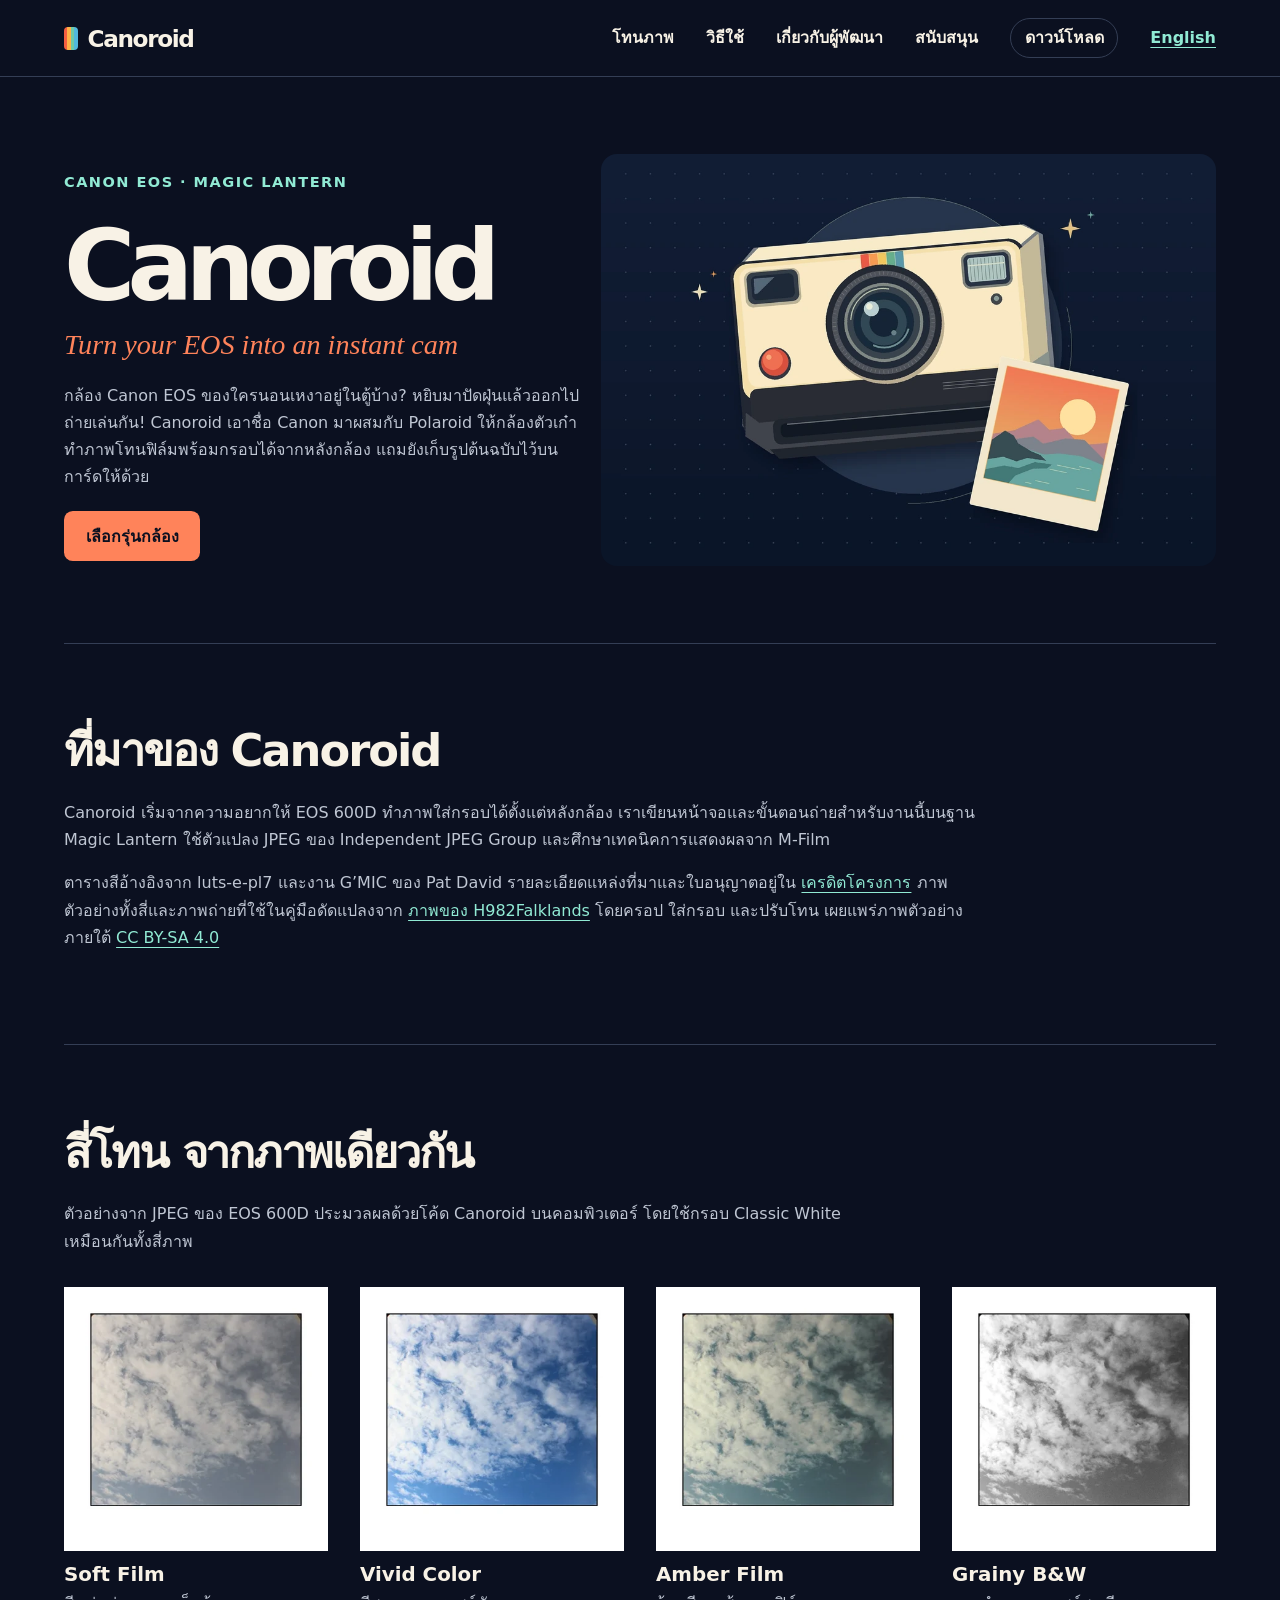
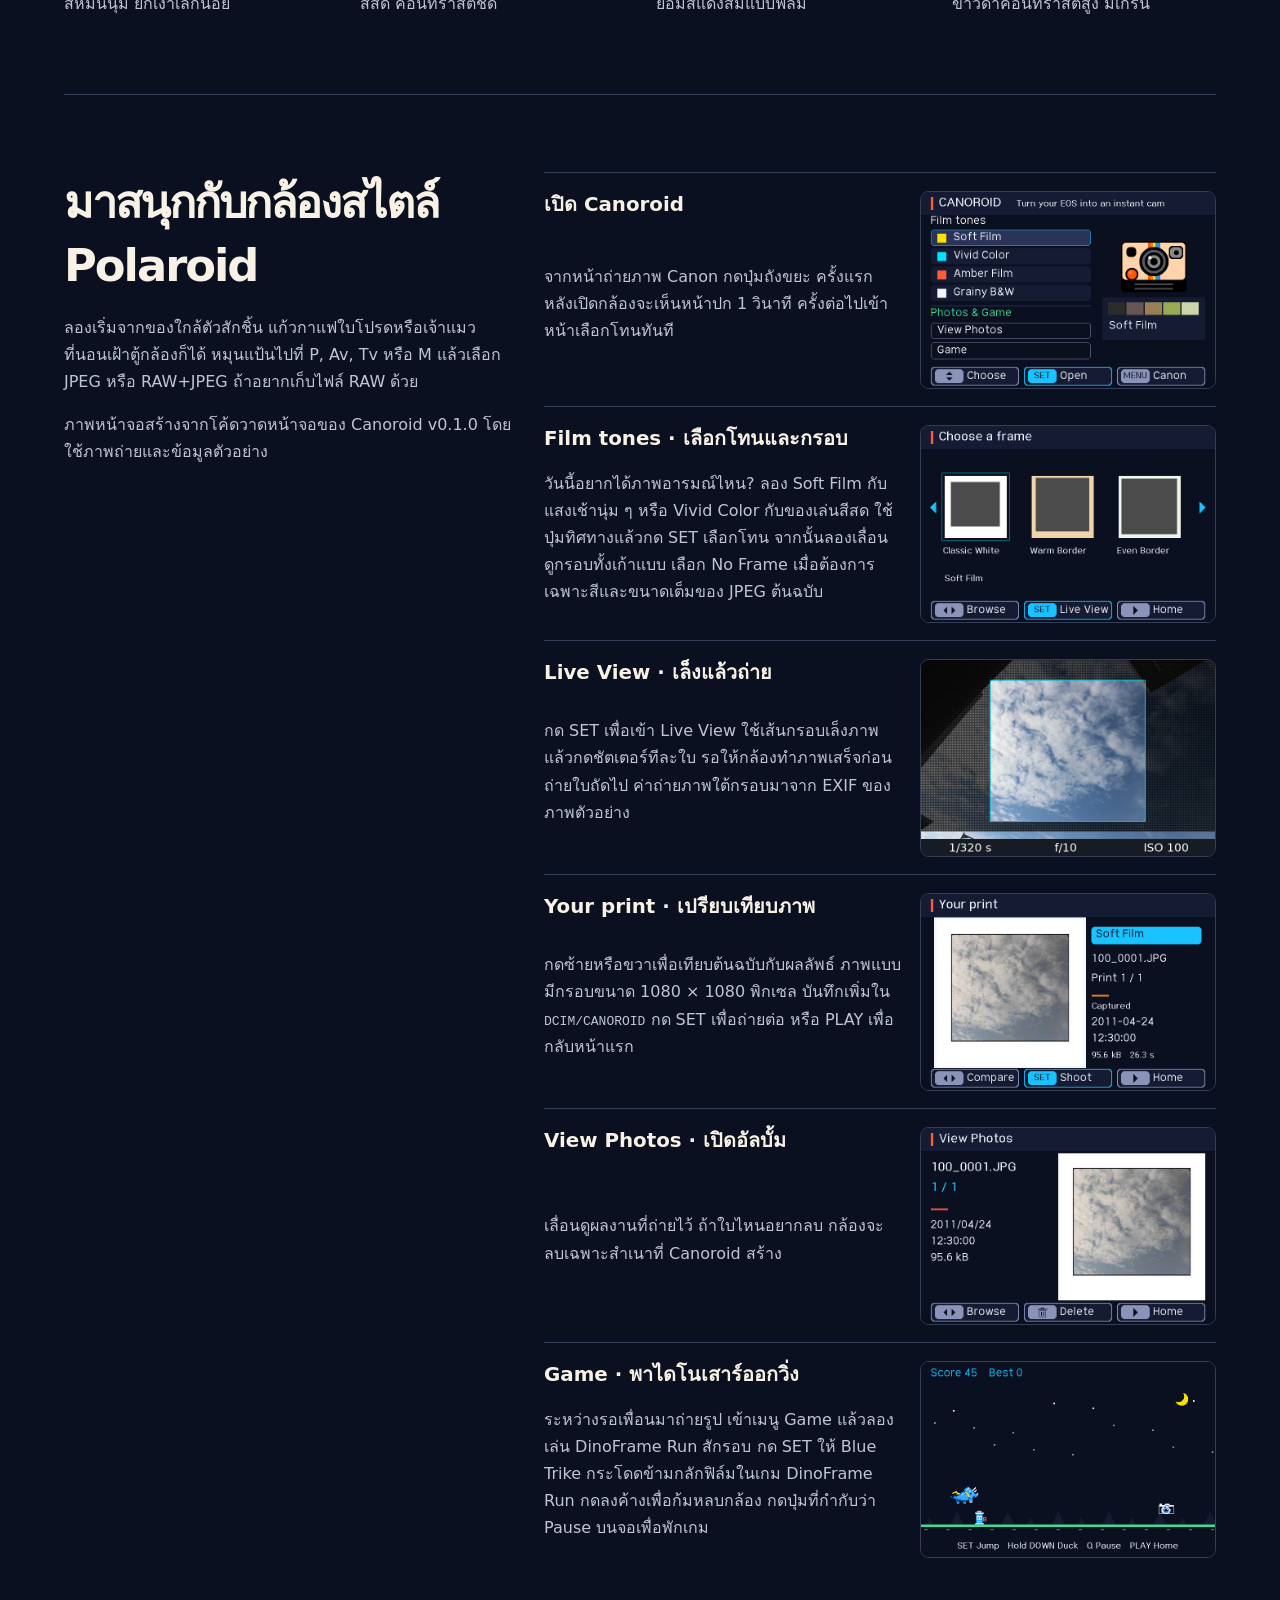
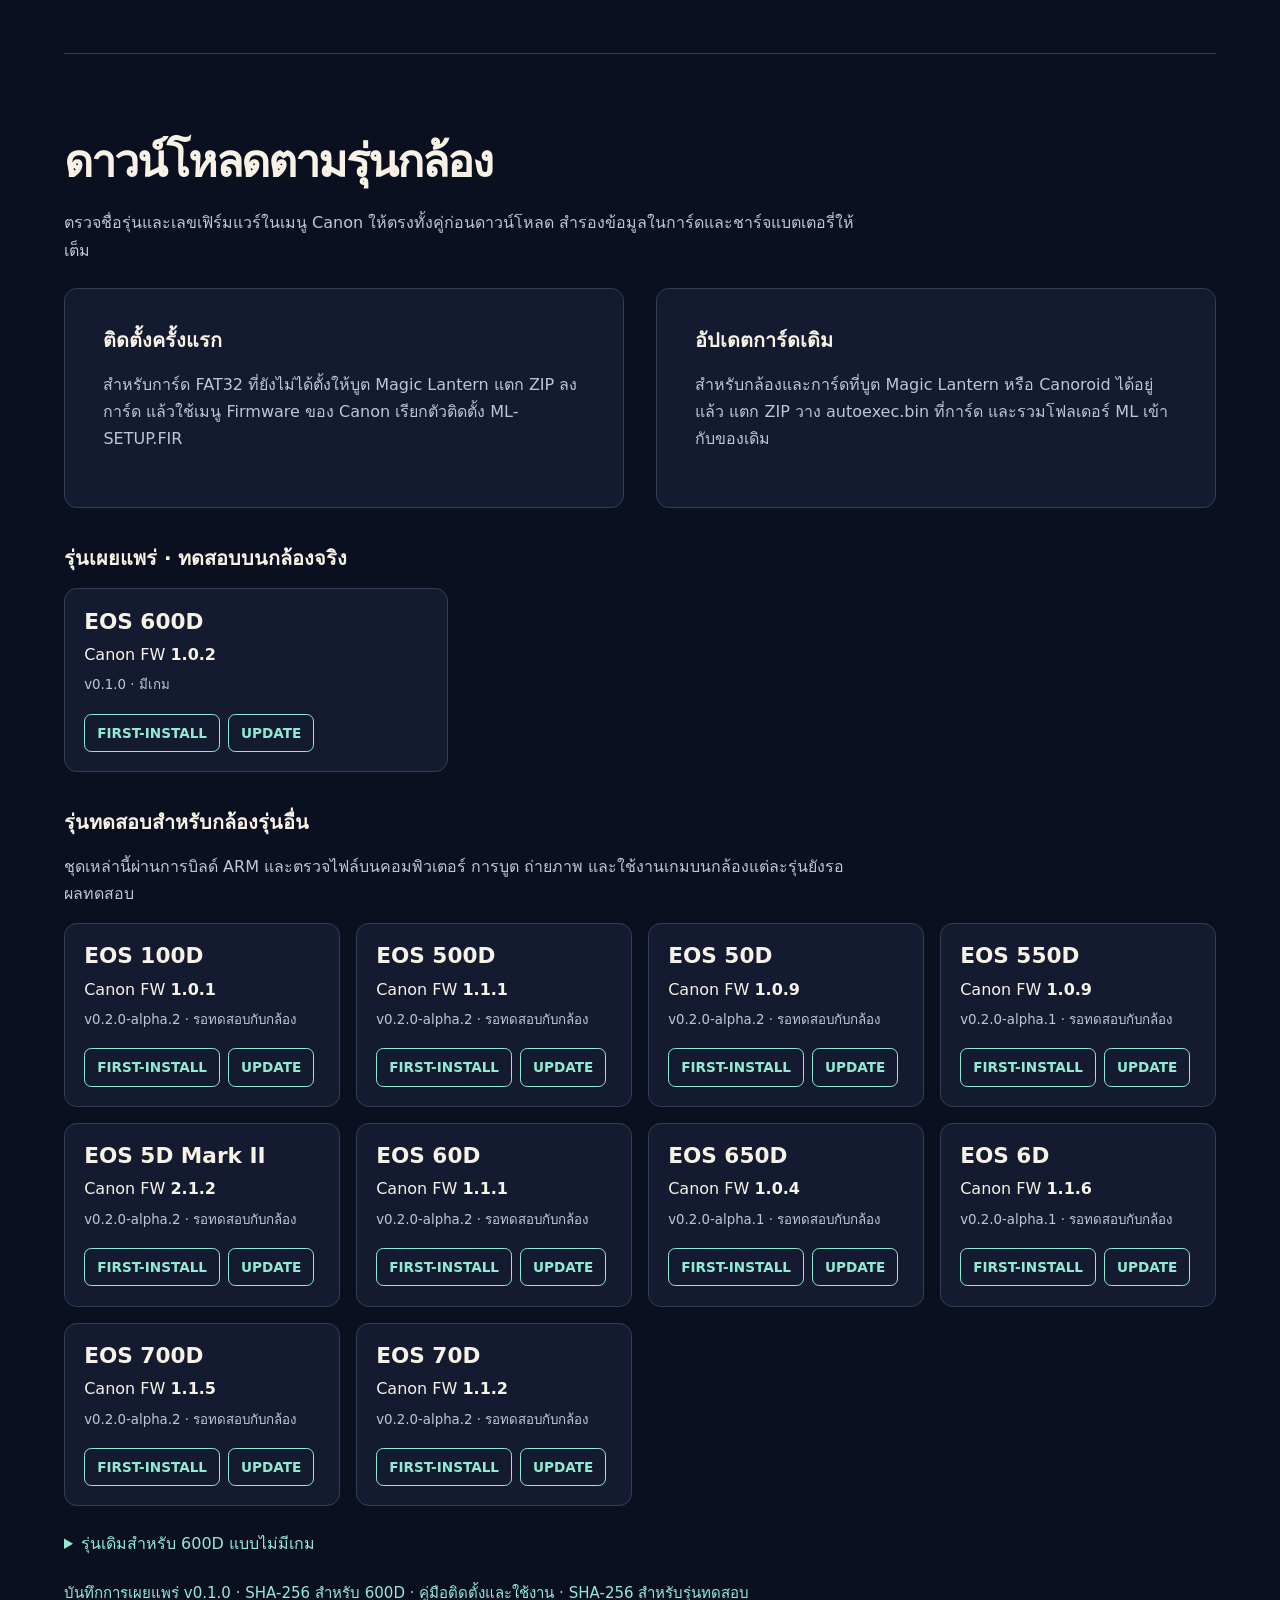
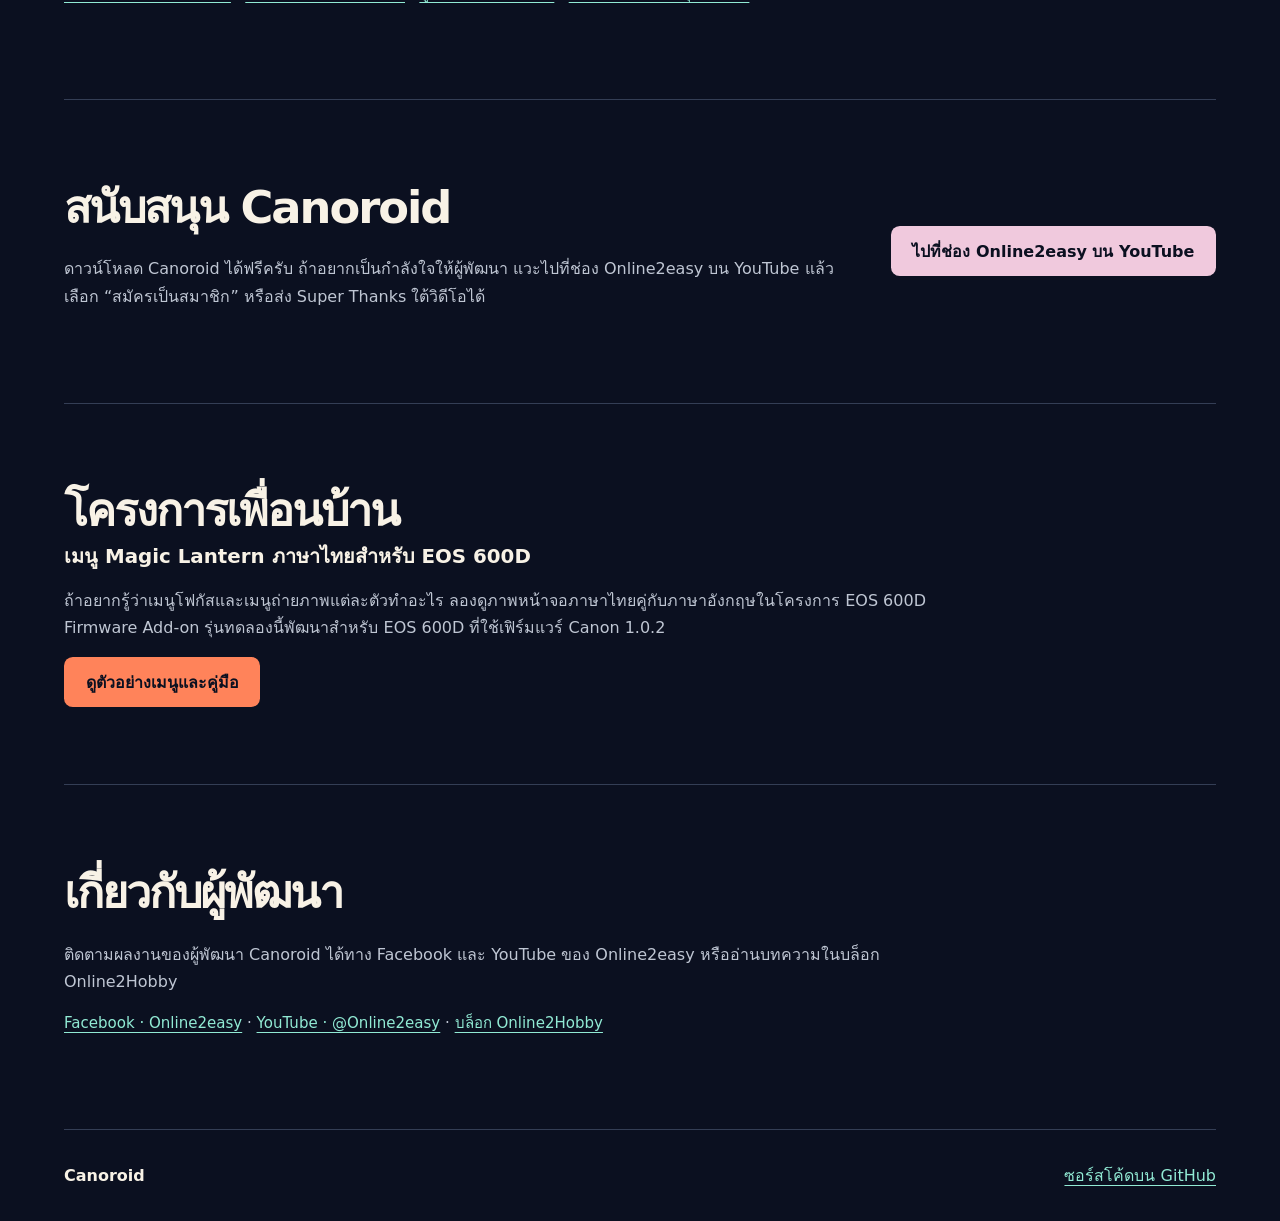
==== commit 2ecd2121: "Introduce the EOS 600D Thai-menu community project" ====
--- a/docs/index.html
+++ b/docs/index.html
@@ -20,6 +20,9 @@
 <article><h3>ติดตั้งครั้งแรก</h3><p>สำหรับการ์ด FAT32 ที่ยังไม่ได้ตั้งให้บูต Magic Lantern แตก ZIP ลงการ์ด แล้วใช้เมนู Firmware ของ Canon เรียกตัวติดตั้ง ML-SETUP.FIR</p></article>
 <article><h3>อัปเดตการ์ดเดิม</h3><p>สำหรับกล้องและการ์ดที่บูต Magic Lantern หรือ Canoroid ได้อยู่แล้ว แตก ZIP วาง autoexec.bin ที่การ์ด และรวมโฟลเดอร์ ML เข้ากับของเดิม</p></article></div><h3>รุ่นเผยแพร่ · ทดสอบบนกล้องจริง</h3><div class="camera-list"><article class="camera"><h4>EOS 600D</h4><p>Canon FW <b>1.0.2</b></p><small>v0.1.0 · มีเกม</small><div class="camera-actions"><a href="https://raw.githubusercontent.com/pongallery/Canoroid/v0.1.0/downloads/Canoroid-v0.1.0-FIRST-INSTALL.zip" aria-label="EOS 600D 1.0.2 v0.1.0 FIRST-INSTALL">FIRST-INSTALL</a><a href="https://raw.githubusercontent.com/pongallery/Canoroid/v0.1.0/downloads/Canoroid-v0.1.0-UPDATE.zip" aria-label="EOS 600D 1.0.2 v0.1.0 UPDATE">UPDATE</a></div></article></div><h3>รุ่นทดสอบสำหรับกล้องรุ่นอื่น</h3><p>ชุดเหล่านี้ผ่านการบิลด์ ARM และตรวจไฟล์บนคอมพิวเตอร์ การบูต ถ่ายภาพ และใช้งานเกมบนกล้องแต่ละรุ่นยังรอผลทดสอบ</p><div class="camera-list"><article class="camera"><h4>EOS 100D</h4><p>Canon FW <b>1.0.1</b></p><small>v0.2.0-alpha.2 · รอทดสอบกับกล้อง</small><div class="camera-actions"><a href="https://raw.githubusercontent.com/pongallery/Canoroid/308c43edd4e3c8ea49bf02ed493aaad8c54769ae/ports-preview/Canoroid-v0.2.0-alpha.2-100D.101-FIRST-INSTALL.zip" aria-label="EOS 100D 1.0.1 v0.2.0-alpha.2 FIRST-INSTALL">FIRST-INSTALL</a><a href="https://raw.githubusercontent.com/pongallery/Canoroid/308c43edd4e3c8ea49bf02ed493aaad8c54769ae/ports-preview/Canoroid-v0.2.0-alpha.2-100D.101-UPDATE.zip" aria-label="EOS 100D 1.0.1 v0.2.0-alpha.2 UPDATE">UPDATE</a></div></article><article class="camera"><h4>EOS 500D</h4><p>Canon FW <b>1.1.1</b></p><small>v0.2.0-alpha.2 · รอทดสอบกับกล้อง</small><div class="camera-actions"><a href="https://raw.githubusercontent.com/pongallery/Canoroid/308c43edd4e3c8ea49bf02ed493aaad8c54769ae/ports-preview/Canoroid-v0.2.0-alpha.2-500D.111-FIRST-INSTALL.zip" aria-label="EOS 500D 1.1.1 v0.2.0-alpha.2 FIRST-INSTALL">FIRST-INSTALL</a><a href="https://raw.githubusercontent.com/pongallery/Canoroid/308c43edd4e3c8ea49bf02ed493aaad8c54769ae/ports-preview/Canoroid-v0.2.0-alpha.2-500D.111-UPDATE.zip" aria-label="EOS 500D 1.1.1 v0.2.0-alpha.2 UPDATE">UPDATE</a></div></article><article class="camera"><h4>EOS 50D</h4><p>Canon FW <b>1.0.9</b></p><small>v0.2.0-alpha.2 · รอทดสอบกับกล้อง</small><div class="camera-actions"><a href="https://raw.githubusercontent.com/pongallery/Canoroid/308c43edd4e3c8ea49bf02ed493aaad8c54769ae/ports-preview/Canoroid-v0.2.0-alpha.2-50D.109-FIRST-INSTALL.zip" aria-label="EOS 50D 1.0.9 v0.2.0-alpha.2 FIRST-INSTALL">FIRST-INSTALL</a><a href="https://raw.githubusercontent.com/pongallery/Canoroid/308c43edd4e3c8ea49bf02ed493aaad8c54769ae/ports-preview/Canoroid-v0.2.0-alpha.2-50D.109-UPDATE.zip" aria-label="EOS 50D 1.0.9 v0.2.0-alpha.2 UPDATE">UPDATE</a></div></article><article class="camera"><h4>EOS 550D</h4><p>Canon FW <b>1.0.9</b></p><small>v0.2.0-alpha.1 · รอทดสอบกับกล้อง</small><div class="camera-actions"><a href="https://raw.githubusercontent.com/pongallery/Canoroid/308c43edd4e3c8ea49bf02ed493aaad8c54769ae/ports-preview/Canoroid-v0.2.0-alpha.1-550D.109-FIRST-INSTALL.zip" aria-label="EOS 550D 1.0.9 v0.2.0-alpha.1 FIRST-INSTALL">FIRST-INSTALL</a><a href="https://raw.githubusercontent.com/pongallery/Canoroid/308c43edd4e3c8ea49bf02ed493aaad8c54769ae/ports-preview/Canoroid-v0.2.0-alpha.1-550D.109-UPDATE.zip" aria-label="EOS 550D 1.0.9 v0.2.0-alpha.1 UPDATE">UPDATE</a></div></article><article class="camera"><h4>EOS 5D Mark II</h4><p>Canon FW <b>2.1.2</b></p><small>v0.2.0-alpha.2 · รอทดสอบกับกล้อง</small><div class="camera-actions"><a href="https://raw.githubusercontent.com/pongallery/Canoroid/308c43edd4e3c8ea49bf02ed493aaad8c54769ae/ports-preview/Canoroid-v0.2.0-alpha.2-5D2.212-FIRST-INSTALL.zip" aria-label="EOS 5D Mark II 2.1.2 v0.2.0-alpha.2 FIRST-INSTALL">FIRST-INSTALL</a><a href="https://raw.githubusercontent.com/pongallery/Canoroid/308c43edd4e3c8ea49bf02ed493aaad8c54769ae/ports-preview/Canoroid-v0.2.0-alpha.2-5D2.212-UPDATE.zip" aria-label="EOS 5D Mark II 2.1.2 v0.2.0-alpha.2 UPDATE">UPDATE</a></div></article><article class="camera"><h4>EOS 60D</h4><p>Canon FW <b>1.1.1</b></p><small>v0.2.0-alpha.2 · รอทดสอบกับกล้อง</small><div class="camera-actions"><a href="https://raw.githubusercontent.com/pongallery/Canoroid/308c43edd4e3c8ea49bf02ed493aaad8c54769ae/ports-preview/Canoroid-v0.2.0-alpha.2-60D.111-FIRST-INSTALL.zip" aria-label="EOS 60D 1.1.1 v0.2.0-alpha.2 FIRST-INSTALL">FIRST-INSTALL</a><a href="https://raw.githubusercontent.com/pongallery/Canoroid/308c43edd4e3c8ea49bf02ed493aaad8c54769ae/ports-preview/Canoroid-v0.2.0-alpha.2-60D.111-UPDATE.zip" aria-label="EOS 60D 1.1.1 v0.2.0-alpha.2 UPDATE">UPDATE</a></div></article><article class="camera"><h4>EOS 650D</h4><p>Canon FW <b>1.0.4</b></p><small>v0.2.0-alpha.1 · รอทดสอบกับกล้อง</small><div class="camera-actions"><a href="https://raw.githubusercontent.com/pongallery/Canoroid/308c43edd4e3c8ea49bf02ed493aaad8c54769ae/ports-preview/Canoroid-v0.2.0-alpha.1-650D.104-FIRST-INSTALL.zip" aria-label="EOS 650D 1.0.4 v0.2.0-alpha.1 FIRST-INSTALL">FIRST-INSTALL</a><a href="https://raw.githubusercontent.com/pongallery/Canoroid/308c43edd4e3c8ea49bf02ed493aaad8c54769ae/ports-preview/Canoroid-v0.2.0-alpha.1-650D.104-UPDATE.zip" aria-label="EOS 650D 1.0.4 v0.2.0-alpha.1 UPDATE">UPDATE</a></div></article><article class="camera"><h4>EOS 6D</h4><p>Canon FW <b>1.1.6</b></p><small>v0.2.0-alpha.1 · รอทดสอบกับกล้อง</small><div class="camera-actions"><a href="https://raw.githubusercontent.com/pongallery/Canoroid/308c43edd4e3c8ea49bf02ed493aaad8c54769ae/ports-preview/Canoroid-v0.2.0-alpha.1-6D.116-FIRST-INSTALL.zip" aria-label="EOS 6D 1.1.6 v0.2.0-alpha.1 FIRST-INSTALL">FIRST-INSTALL</a><a href="https://raw.githubusercontent.com/pongallery/Canoroid/308c43edd4e3c8ea49bf02ed493aaad8c54769ae/ports-preview/Canoroid-v0.2.0-alpha.1-6D.116-UPDATE.zip" aria-label="EOS 6D 1.1.6 v0.2.0-alpha.1 UPDATE">UPDATE</a></div></article><article class="camera"><h4>EOS 700D</h4><p>Canon FW <b>1.1.5</b></p><small>v0.2.0-alpha.2 · รอทดสอบกับกล้อง</small><div class="camera-actions"><a href="https://raw.githubusercontent.com/pongallery/Canoroid/308c43edd4e3c8ea49bf02ed493aaad8c54769ae/ports-preview/Canoroid-v0.2.0-alpha.2-700D.115-FIRST-INSTALL.zip" aria-label="EOS 700D 1.1.5 v0.2.0-alpha.2 FIRST-INSTALL">FIRST-INSTALL</a><a href="https://raw.githubusercontent.com/pongallery/Canoroid/308c43edd4e3c8ea49bf02ed493aaad8c54769ae/ports-preview/Canoroid-v0.2.0-alpha.2-700D.115-UPDATE.zip" aria-label="EOS 700D 1.1.5 v0.2.0-alpha.2 UPDATE">UPDATE</a></div></article><article class="camera"><h4>EOS 70D</h4><p>Canon FW <b>1.1.2</b></p><small>v0.2.0-alpha.2 · รอทดสอบกับกล้อง</small><div class="camera-actions"><a href="https://raw.githubusercontent.com/pongallery/Canoroid/308c43edd4e3c8ea49bf02ed493aaad8c54769ae/ports-preview/Canoroid-v0.2.0-alpha.2-70D.112-FIRST-INSTALL.zip" aria-label="EOS 70D 1.1.2 v0.2.0-alpha.2 FIRST-INSTALL">FIRST-INSTALL</a><a href="https://raw.githubusercontent.com/pongallery/Canoroid/308c43edd4e3c8ea49bf02ed493aaad8c54769ae/ports-preview/Canoroid-v0.2.0-alpha.2-70D.112-UPDATE.zip" aria-label="EOS 70D 1.1.2 v0.2.0-alpha.2 UPDATE">UPDATE</a></div></article></div><details><summary>รุ่นเดิมสำหรับ 600D แบบไม่มีเกม</summary><div class="camera-list"><article class="camera"><h4>EOS 600D</h4><p>Canon FW <b>1.0.2</b></p><small>v0.1.0-alpha.26 · ไม่มีเกม</small><div class="camera-actions"><a href="https://raw.githubusercontent.com/pongallery/Canoroid/v0.1.0/downloads/Canoroid-v0.1.0-alpha.26-FIRST-INSTALL.zip" aria-label="EOS 600D 1.0.2 v0.1.0-alpha.26 FIRST-INSTALL">FIRST-INSTALL</a><a href="https://raw.githubusercontent.com/pongallery/Canoroid/v0.1.0/downloads/Canoroid-v0.1.0-alpha.26-UPDATE.zip" aria-label="EOS 600D 1.0.2 v0.1.0-alpha.26 UPDATE">UPDATE</a></div></article></div></details><p class="links"><a href="https://github.com/pongallery/Canoroid/releases/tag/v0.1.0">บันทึกการเผยแพร่ v0.1.0</a> · <a href="https://github.com/pongallery/Canoroid/blob/v0.1.0/downloads/SHA256SUMS.txt">SHA-256 สำหรับ 600D</a> · <a href="https://github.com/pongallery/Canoroid/blob/v0.1.0/firmware/CANOROID.md">คู่มือติดตั้งและใช้งาน</a> · <a href="https://github.com/pongallery/Canoroid/blob/308c43edd4e3c8ea49bf02ed493aaad8c54769ae/ports-preview/SHA256SUMS.txt">SHA-256 สำหรับรุ่นทดสอบ</a></p></section>
 <section id="support" class="support"><div><h2>สนับสนุน Canoroid</h2><p>ดาวน์โหลด Canoroid ได้ฟรีครับ ถ้าอยากเป็นกำลังใจให้ผู้พัฒนา แวะไปที่ช่อง Online2easy บน YouTube แล้วเลือก “สมัครเป็นสมาชิก” หรือส่ง Super Thanks ใต้วิดีโอได้</p></div><a class="button supportbtn" href="https://www.youtube.com/@Online2easy">ไปที่ช่อง Online2easy บน YouTube</a></section>
+<section id="community" class="credits"><h2>โครงการเพื่อนบ้าน</h2>
+<h3>เมนู Magic Lantern ภาษาไทยสำหรับ EOS 600D</h3><p>ถ้าอยากรู้ว่าเมนูโฟกัสและเมนูถ่ายภาพแต่ละตัวทำอะไร ลองดูภาพหน้าจอภาษาไทยคู่กับภาษาอังกฤษในโครงการ EOS 600D Firmware Add-on รุ่นทดลองนี้พัฒนาสำหรับ EOS 600D ที่ใช้เฟิร์มแวร์ Canon 1.0.2</p>
+<a class="button" href="https://itsamachom.github.io/EOS_ROM_MLV_Modify/">ดูตัวอย่างเมนูและคู่มือ</a></section>
 <section id="developer" class="credits"><h2>เกี่ยวกับผู้พัฒนา</h2><p>ติดตามผลงานของผู้พัฒนา Canoroid ได้ทาง Facebook และ YouTube ของ Online2easy หรืออ่านบทความในบล็อก Online2Hobby</p>
 <p class="links"><a href="https://www.facebook.com/online2easy">Facebook · Online2easy</a> · <a href="https://www.youtube.com/@Online2easy">YouTube · @Online2easy</a> · <a href="https://online2hobby.blogspot.com/">บล็อก Online2Hobby</a></p></section>
 </main>
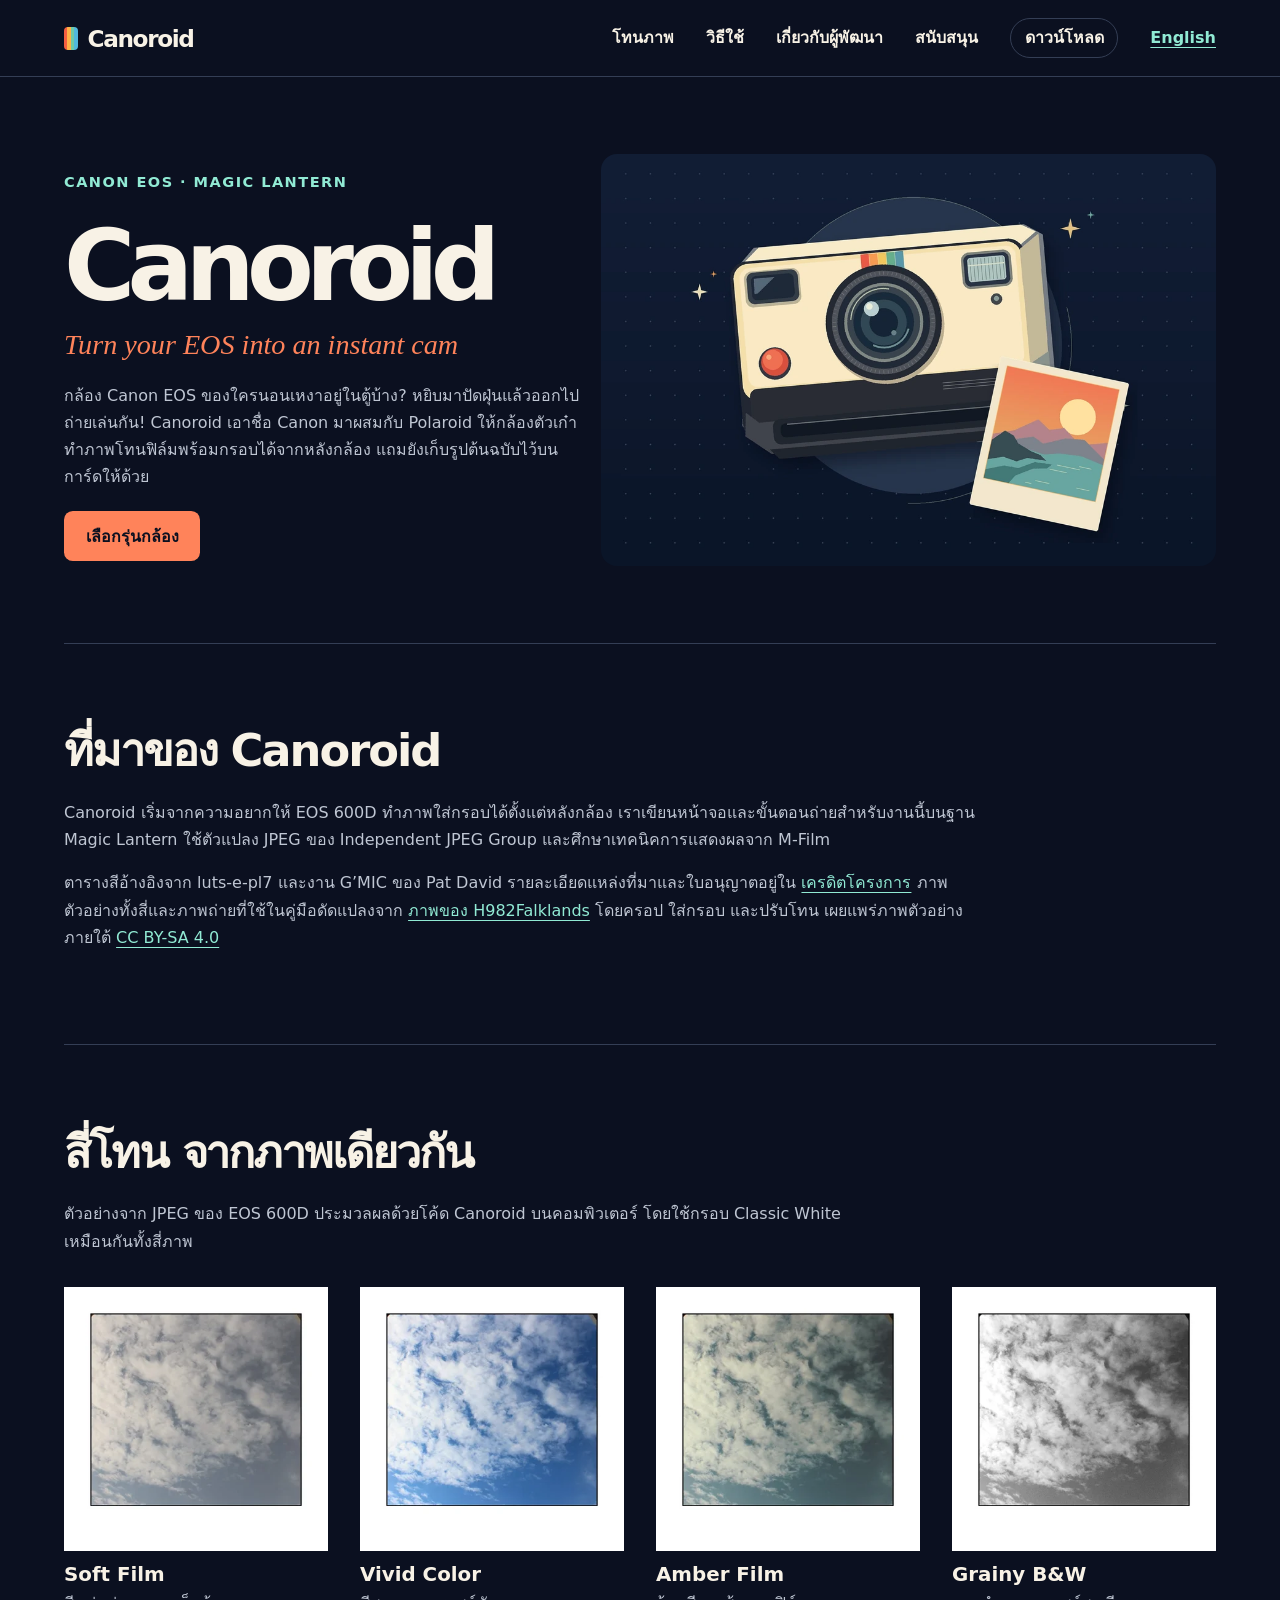
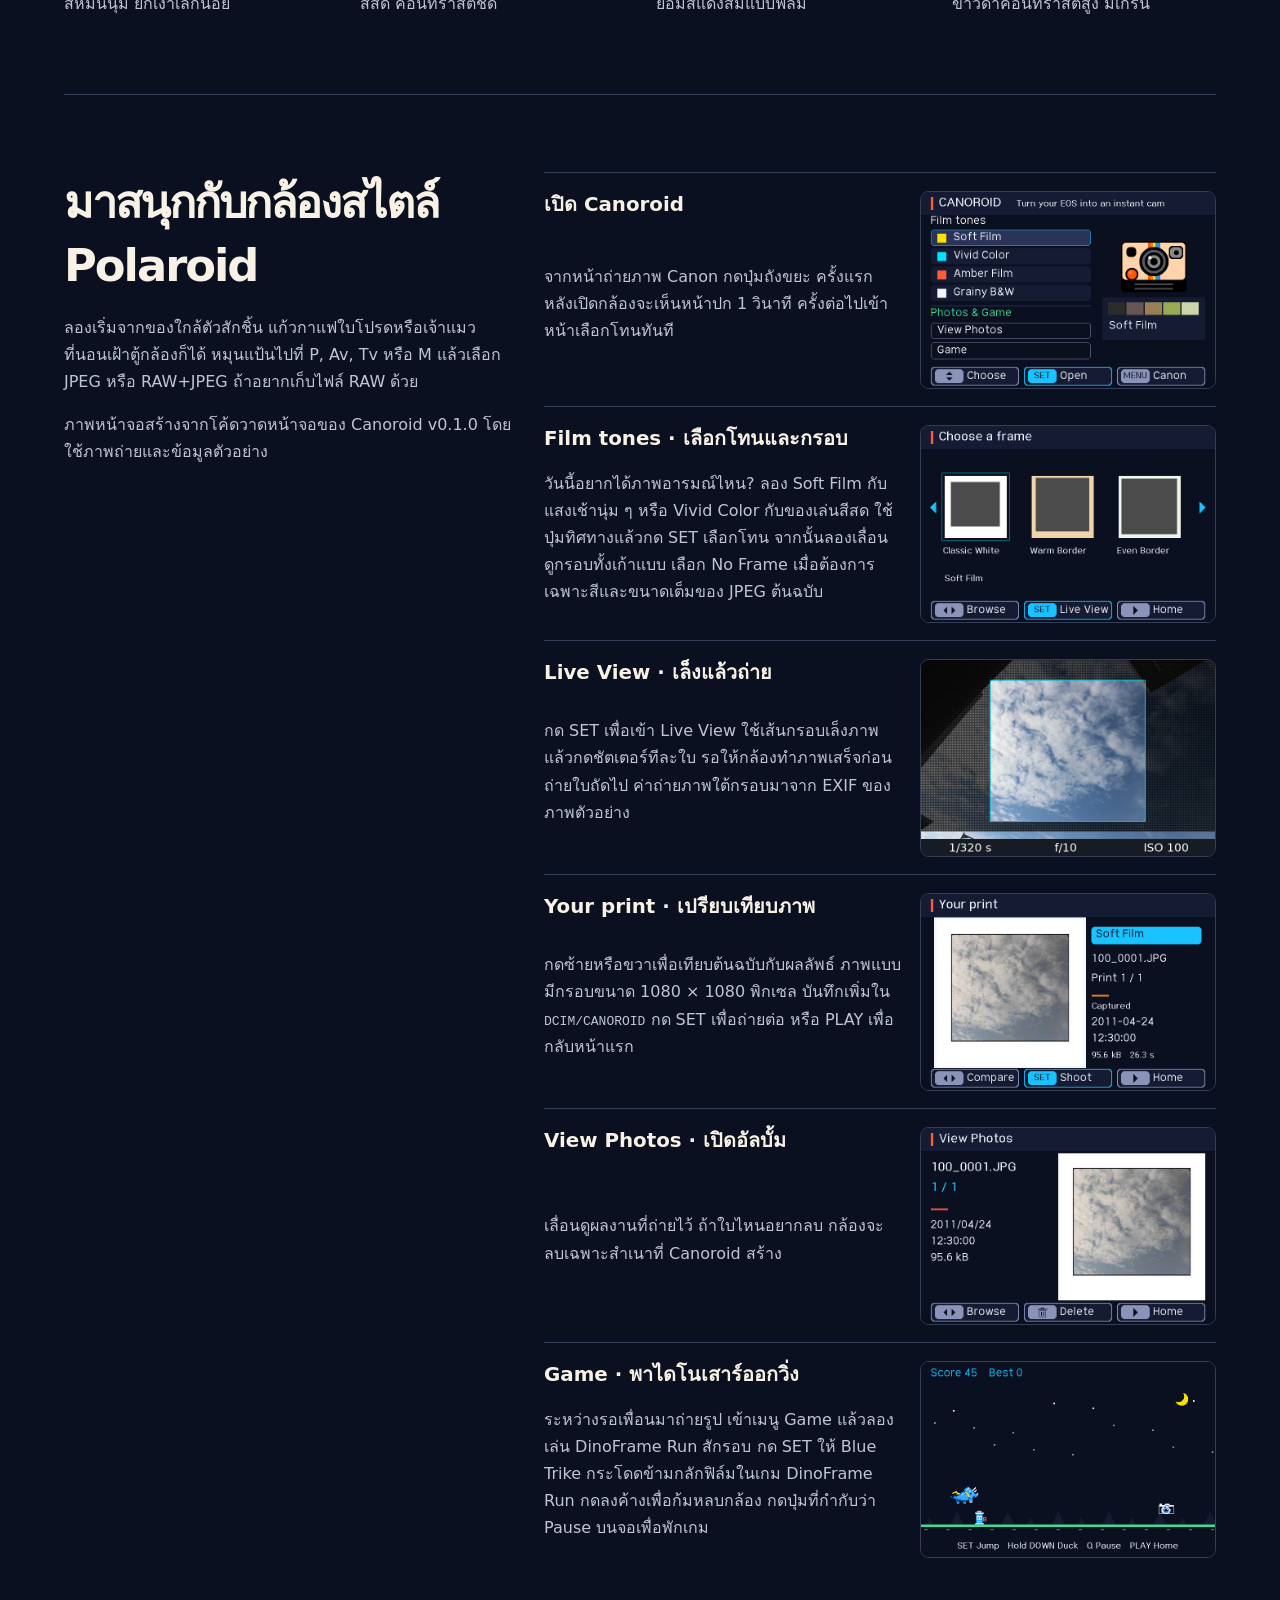
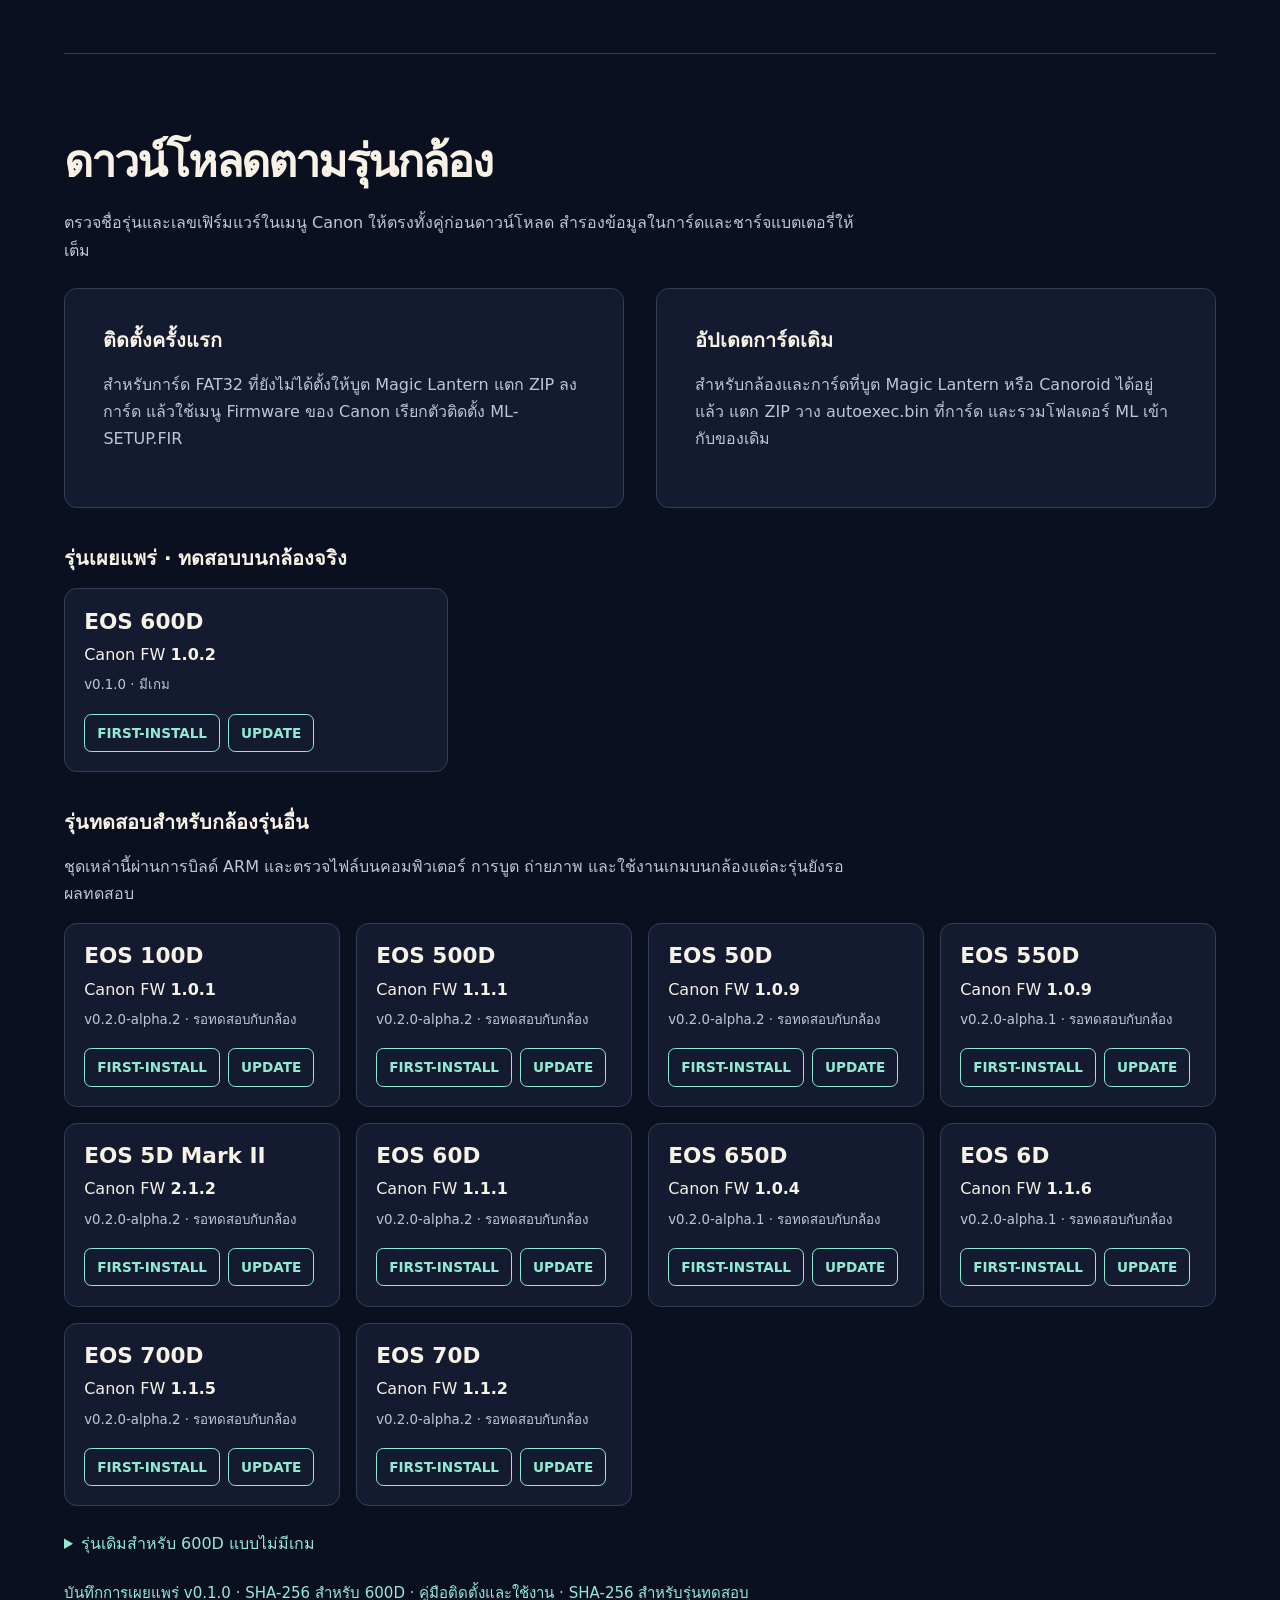
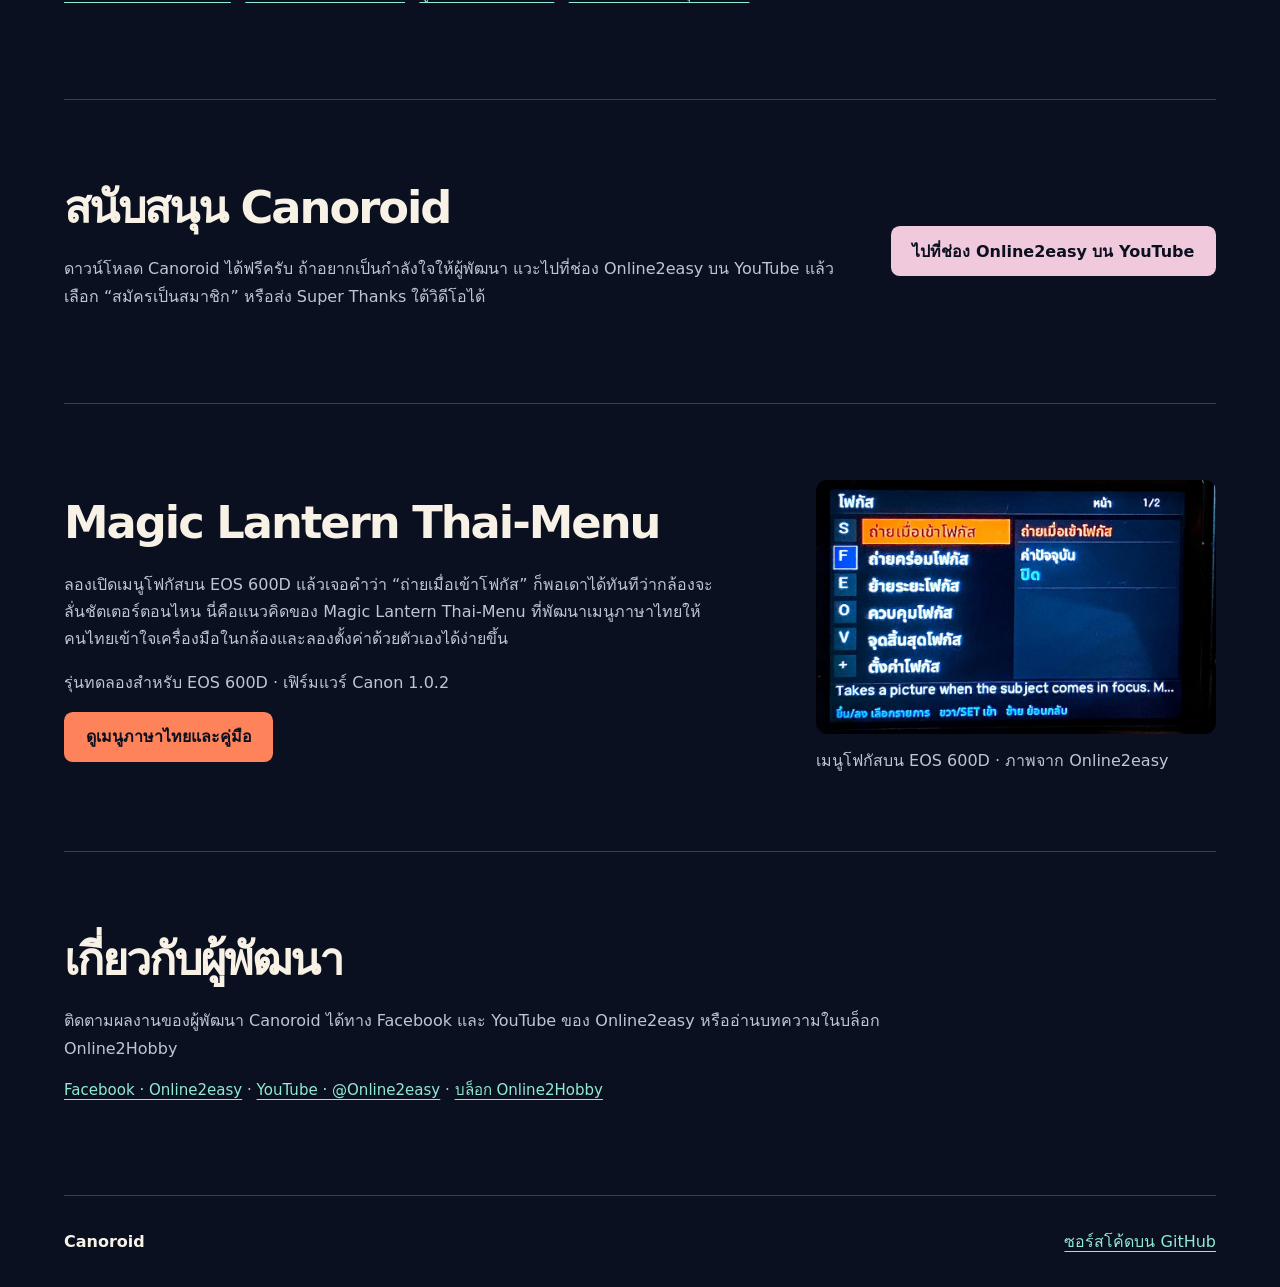
==== commit 66bcf1de: "Feature the Thai focus menu with a real camera photograph" ====
--- a/docs/index.html
+++ b/docs/index.html
@@ -1,5 +1,5 @@
 <!doctype html>
-<html lang="th"><head><meta charset="utf-8"><meta name="viewport" content="width=device-width,initial-scale=1"><meta name="theme-color" content="#0b1020"><title>Canoroid — ภาพโทนฟิล์มบนกล้อง Canon EOS</title><meta name="description" content="เลือกโทนฟิล์มและกรอบภาพบนกล้อง Canon EOS ดูรายชื่อกล้อง เฟิร์มแวร์ที่ตรงรุ่น และดาวน์โหลด Canoroid"><link rel="stylesheet" href="style.css?v=cameras1">
+<html lang="th"><head><meta charset="utf-8"><meta name="viewport" content="width=device-width,initial-scale=1"><meta name="theme-color" content="#0b1020"><title>Canoroid — ภาพโทนฟิล์มบนกล้อง Canon EOS</title><meta name="description" content="เลือกโทนฟิล์มและกรอบภาพบนกล้อง Canon EOS ดูรายชื่อกล้อง เฟิร์มแวร์ที่ตรงรุ่น และดาวน์โหลด Canoroid"><link rel="stylesheet" href="style.css?v=thai-menu">
 <header><nav><a class="brand" href="#top" lang="en"><i></i>Canoroid</a><div><a href="#tones">โทนภาพ</a><a href="#guide">วิธีใช้</a><a href="#developer">เกี่ยวกับผู้พัฒนา</a><a href="#support">สนับสนุน</a><a class="navdl" href="#download">ดาวน์โหลด</a><a href="en.html" hreflang="en" lang="en" class="language">English</a></div></nav></header>
 <main id="top"><section class="hero"><div><p class="spec">CANON EOS · MAGIC LANTERN</p><h1>Canoroid</h1><p class="tag">Turn your EOS into an instant cam</p><p>กล้อง Canon EOS ของใครนอนเหงาอยู่ในตู้บ้าง? หยิบมาปัดฝุ่นแล้วออกไปถ่ายเล่นกัน! Canoroid เอาชื่อ Canon มาผสมกับ Polaroid ให้กล้องตัวเก๋าทำภาพโทนฟิล์มพร้อมกรอบได้จากหลังกล้อง แถมยังเก็บรูปต้นฉบับไว้บนการ์ดให้ด้วย</p><a class="button" href="#download">เลือกรุ่นกล้อง</a></div><img fetchpriority="high" width="1000" height="670" src="hero.webp" alt="ภาพประกอบกล้องอินสแตนต์สีครีมแถบรุ้งและภาพพิมพ์ริมทะเล"></section>
 <section class="credits"><h2>ที่มาของ Canoroid</h2><p>Canoroid เริ่มจากความอยากให้ EOS 600D ทำภาพใส่กรอบได้ตั้งแต่หลังกล้อง เราเขียนหน้าจอและขั้นตอนถ่ายสำหรับงานนี้บนฐาน Magic Lantern ใช้ตัวแปลง JPEG ของ Independent JPEG Group และศึกษาเทคนิคการแสดงผลจาก M-Film</p>
@@ -20,9 +20,12 @@
 <article><h3>ติดตั้งครั้งแรก</h3><p>สำหรับการ์ด FAT32 ที่ยังไม่ได้ตั้งให้บูต Magic Lantern แตก ZIP ลงการ์ด แล้วใช้เมนู Firmware ของ Canon เรียกตัวติดตั้ง ML-SETUP.FIR</p></article>
 <article><h3>อัปเดตการ์ดเดิม</h3><p>สำหรับกล้องและการ์ดที่บูต Magic Lantern หรือ Canoroid ได้อยู่แล้ว แตก ZIP วาง autoexec.bin ที่การ์ด และรวมโฟลเดอร์ ML เข้ากับของเดิม</p></article></div><h3>รุ่นเผยแพร่ · ทดสอบบนกล้องจริง</h3><div class="camera-list"><article class="camera"><h4>EOS 600D</h4><p>Canon FW <b>1.0.2</b></p><small>v0.1.0 · มีเกม</small><div class="camera-actions"><a href="https://raw.githubusercontent.com/pongallery/Canoroid/v0.1.0/downloads/Canoroid-v0.1.0-FIRST-INSTALL.zip" aria-label="EOS 600D 1.0.2 v0.1.0 FIRST-INSTALL">FIRST-INSTALL</a><a href="https://raw.githubusercontent.com/pongallery/Canoroid/v0.1.0/downloads/Canoroid-v0.1.0-UPDATE.zip" aria-label="EOS 600D 1.0.2 v0.1.0 UPDATE">UPDATE</a></div></article></div><h3>รุ่นทดสอบสำหรับกล้องรุ่นอื่น</h3><p>ชุดเหล่านี้ผ่านการบิลด์ ARM และตรวจไฟล์บนคอมพิวเตอร์ การบูต ถ่ายภาพ และใช้งานเกมบนกล้องแต่ละรุ่นยังรอผลทดสอบ</p><div class="camera-list"><article class="camera"><h4>EOS 100D</h4><p>Canon FW <b>1.0.1</b></p><small>v0.2.0-alpha.2 · รอทดสอบกับกล้อง</small><div class="camera-actions"><a href="https://raw.githubusercontent.com/pongallery/Canoroid/308c43edd4e3c8ea49bf02ed493aaad8c54769ae/ports-preview/Canoroid-v0.2.0-alpha.2-100D.101-FIRST-INSTALL.zip" aria-label="EOS 100D 1.0.1 v0.2.0-alpha.2 FIRST-INSTALL">FIRST-INSTALL</a><a href="https://raw.githubusercontent.com/pongallery/Canoroid/308c43edd4e3c8ea49bf02ed493aaad8c54769ae/ports-preview/Canoroid-v0.2.0-alpha.2-100D.101-UPDATE.zip" aria-label="EOS 100D 1.0.1 v0.2.0-alpha.2 UPDATE">UPDATE</a></div></article><article class="camera"><h4>EOS 500D</h4><p>Canon FW <b>1.1.1</b></p><small>v0.2.0-alpha.2 · รอทดสอบกับกล้อง</small><div class="camera-actions"><a href="https://raw.githubusercontent.com/pongallery/Canoroid/308c43edd4e3c8ea49bf02ed493aaad8c54769ae/ports-preview/Canoroid-v0.2.0-alpha.2-500D.111-FIRST-INSTALL.zip" aria-label="EOS 500D 1.1.1 v0.2.0-alpha.2 FIRST-INSTALL">FIRST-INSTALL</a><a href="https://raw.githubusercontent.com/pongallery/Canoroid/308c43edd4e3c8ea49bf02ed493aaad8c54769ae/ports-preview/Canoroid-v0.2.0-alpha.2-500D.111-UPDATE.zip" aria-label="EOS 500D 1.1.1 v0.2.0-alpha.2 UPDATE">UPDATE</a></div></article><article class="camera"><h4>EOS 50D</h4><p>Canon FW <b>1.0.9</b></p><small>v0.2.0-alpha.2 · รอทดสอบกับกล้อง</small><div class="camera-actions"><a href="https://raw.githubusercontent.com/pongallery/Canoroid/308c43edd4e3c8ea49bf02ed493aaad8c54769ae/ports-preview/Canoroid-v0.2.0-alpha.2-50D.109-FIRST-INSTALL.zip" aria-label="EOS 50D 1.0.9 v0.2.0-alpha.2 FIRST-INSTALL">FIRST-INSTALL</a><a href="https://raw.githubusercontent.com/pongallery/Canoroid/308c43edd4e3c8ea49bf02ed493aaad8c54769ae/ports-preview/Canoroid-v0.2.0-alpha.2-50D.109-UPDATE.zip" aria-label="EOS 50D 1.0.9 v0.2.0-alpha.2 UPDATE">UPDATE</a></div></article><article class="camera"><h4>EOS 550D</h4><p>Canon FW <b>1.0.9</b></p><small>v0.2.0-alpha.1 · รอทดสอบกับกล้อง</small><div class="camera-actions"><a href="https://raw.githubusercontent.com/pongallery/Canoroid/308c43edd4e3c8ea49bf02ed493aaad8c54769ae/ports-preview/Canoroid-v0.2.0-alpha.1-550D.109-FIRST-INSTALL.zip" aria-label="EOS 550D 1.0.9 v0.2.0-alpha.1 FIRST-INSTALL">FIRST-INSTALL</a><a href="https://raw.githubusercontent.com/pongallery/Canoroid/308c43edd4e3c8ea49bf02ed493aaad8c54769ae/ports-preview/Canoroid-v0.2.0-alpha.1-550D.109-UPDATE.zip" aria-label="EOS 550D 1.0.9 v0.2.0-alpha.1 UPDATE">UPDATE</a></div></article><article class="camera"><h4>EOS 5D Mark II</h4><p>Canon FW <b>2.1.2</b></p><small>v0.2.0-alpha.2 · รอทดสอบกับกล้อง</small><div class="camera-actions"><a href="https://raw.githubusercontent.com/pongallery/Canoroid/308c43edd4e3c8ea49bf02ed493aaad8c54769ae/ports-preview/Canoroid-v0.2.0-alpha.2-5D2.212-FIRST-INSTALL.zip" aria-label="EOS 5D Mark II 2.1.2 v0.2.0-alpha.2 FIRST-INSTALL">FIRST-INSTALL</a><a href="https://raw.githubusercontent.com/pongallery/Canoroid/308c43edd4e3c8ea49bf02ed493aaad8c54769ae/ports-preview/Canoroid-v0.2.0-alpha.2-5D2.212-UPDATE.zip" aria-label="EOS 5D Mark II 2.1.2 v0.2.0-alpha.2 UPDATE">UPDATE</a></div></article><article class="camera"><h4>EOS 60D</h4><p>Canon FW <b>1.1.1</b></p><small>v0.2.0-alpha.2 · รอทดสอบกับกล้อง</small><div class="camera-actions"><a href="https://raw.githubusercontent.com/pongallery/Canoroid/308c43edd4e3c8ea49bf02ed493aaad8c54769ae/ports-preview/Canoroid-v0.2.0-alpha.2-60D.111-FIRST-INSTALL.zip" aria-label="EOS 60D 1.1.1 v0.2.0-alpha.2 FIRST-INSTALL">FIRST-INSTALL</a><a href="https://raw.githubusercontent.com/pongallery/Canoroid/308c43edd4e3c8ea49bf02ed493aaad8c54769ae/ports-preview/Canoroid-v0.2.0-alpha.2-60D.111-UPDATE.zip" aria-label="EOS 60D 1.1.1 v0.2.0-alpha.2 UPDATE">UPDATE</a></div></article><article class="camera"><h4>EOS 650D</h4><p>Canon FW <b>1.0.4</b></p><small>v0.2.0-alpha.1 · รอทดสอบกับกล้อง</small><div class="camera-actions"><a href="https://raw.githubusercontent.com/pongallery/Canoroid/308c43edd4e3c8ea49bf02ed493aaad8c54769ae/ports-preview/Canoroid-v0.2.0-alpha.1-650D.104-FIRST-INSTALL.zip" aria-label="EOS 650D 1.0.4 v0.2.0-alpha.1 FIRST-INSTALL">FIRST-INSTALL</a><a href="https://raw.githubusercontent.com/pongallery/Canoroid/308c43edd4e3c8ea49bf02ed493aaad8c54769ae/ports-preview/Canoroid-v0.2.0-alpha.1-650D.104-UPDATE.zip" aria-label="EOS 650D 1.0.4 v0.2.0-alpha.1 UPDATE">UPDATE</a></div></article><article class="camera"><h4>EOS 6D</h4><p>Canon FW <b>1.1.6</b></p><small>v0.2.0-alpha.1 · รอทดสอบกับกล้อง</small><div class="camera-actions"><a href="https://raw.githubusercontent.com/pongallery/Canoroid/308c43edd4e3c8ea49bf02ed493aaad8c54769ae/ports-preview/Canoroid-v0.2.0-alpha.1-6D.116-FIRST-INSTALL.zip" aria-label="EOS 6D 1.1.6 v0.2.0-alpha.1 FIRST-INSTALL">FIRST-INSTALL</a><a href="https://raw.githubusercontent.com/pongallery/Canoroid/308c43edd4e3c8ea49bf02ed493aaad8c54769ae/ports-preview/Canoroid-v0.2.0-alpha.1-6D.116-UPDATE.zip" aria-label="EOS 6D 1.1.6 v0.2.0-alpha.1 UPDATE">UPDATE</a></div></article><article class="camera"><h4>EOS 700D</h4><p>Canon FW <b>1.1.5</b></p><small>v0.2.0-alpha.2 · รอทดสอบกับกล้อง</small><div class="camera-actions"><a href="https://raw.githubusercontent.com/pongallery/Canoroid/308c43edd4e3c8ea49bf02ed493aaad8c54769ae/ports-preview/Canoroid-v0.2.0-alpha.2-700D.115-FIRST-INSTALL.zip" aria-label="EOS 700D 1.1.5 v0.2.0-alpha.2 FIRST-INSTALL">FIRST-INSTALL</a><a href="https://raw.githubusercontent.com/pongallery/Canoroid/308c43edd4e3c8ea49bf02ed493aaad8c54769ae/ports-preview/Canoroid-v0.2.0-alpha.2-700D.115-UPDATE.zip" aria-label="EOS 700D 1.1.5 v0.2.0-alpha.2 UPDATE">UPDATE</a></div></article><article class="camera"><h4>EOS 70D</h4><p>Canon FW <b>1.1.2</b></p><small>v0.2.0-alpha.2 · รอทดสอบกับกล้อง</small><div class="camera-actions"><a href="https://raw.githubusercontent.com/pongallery/Canoroid/308c43edd4e3c8ea49bf02ed493aaad8c54769ae/ports-preview/Canoroid-v0.2.0-alpha.2-70D.112-FIRST-INSTALL.zip" aria-label="EOS 70D 1.1.2 v0.2.0-alpha.2 FIRST-INSTALL">FIRST-INSTALL</a><a href="https://raw.githubusercontent.com/pongallery/Canoroid/308c43edd4e3c8ea49bf02ed493aaad8c54769ae/ports-preview/Canoroid-v0.2.0-alpha.2-70D.112-UPDATE.zip" aria-label="EOS 70D 1.1.2 v0.2.0-alpha.2 UPDATE">UPDATE</a></div></article></div><details><summary>รุ่นเดิมสำหรับ 600D แบบไม่มีเกม</summary><div class="camera-list"><article class="camera"><h4>EOS 600D</h4><p>Canon FW <b>1.0.2</b></p><small>v0.1.0-alpha.26 · ไม่มีเกม</small><div class="camera-actions"><a href="https://raw.githubusercontent.com/pongallery/Canoroid/v0.1.0/downloads/Canoroid-v0.1.0-alpha.26-FIRST-INSTALL.zip" aria-label="EOS 600D 1.0.2 v0.1.0-alpha.26 FIRST-INSTALL">FIRST-INSTALL</a><a href="https://raw.githubusercontent.com/pongallery/Canoroid/v0.1.0/downloads/Canoroid-v0.1.0-alpha.26-UPDATE.zip" aria-label="EOS 600D 1.0.2 v0.1.0-alpha.26 UPDATE">UPDATE</a></div></article></div></details><p class="links"><a href="https://github.com/pongallery/Canoroid/releases/tag/v0.1.0">บันทึกการเผยแพร่ v0.1.0</a> · <a href="https://github.com/pongallery/Canoroid/blob/v0.1.0/downloads/SHA256SUMS.txt">SHA-256 สำหรับ 600D</a> · <a href="https://github.com/pongallery/Canoroid/blob/v0.1.0/firmware/CANOROID.md">คู่มือติดตั้งและใช้งาน</a> · <a href="https://github.com/pongallery/Canoroid/blob/308c43edd4e3c8ea49bf02ed493aaad8c54769ae/ports-preview/SHA256SUMS.txt">SHA-256 สำหรับรุ่นทดสอบ</a></p></section>
 <section id="support" class="support"><div><h2>สนับสนุน Canoroid</h2><p>ดาวน์โหลด Canoroid ได้ฟรีครับ ถ้าอยากเป็นกำลังใจให้ผู้พัฒนา แวะไปที่ช่อง Online2easy บน YouTube แล้วเลือก “สมัครเป็นสมาชิก” หรือส่ง Super Thanks ใต้วิดีโอได้</p></div><a class="button supportbtn" href="https://www.youtube.com/@Online2easy">ไปที่ช่อง Online2easy บน YouTube</a></section>
-<section id="community" class="credits"><h2>โครงการเพื่อนบ้าน</h2>
-<h3>เมนู Magic Lantern ภาษาไทยสำหรับ EOS 600D</h3><p>ถ้าอยากรู้ว่าเมนูโฟกัสและเมนูถ่ายภาพแต่ละตัวทำอะไร ลองดูภาพหน้าจอภาษาไทยคู่กับภาษาอังกฤษในโครงการ EOS 600D Firmware Add-on รุ่นทดลองนี้พัฒนาสำหรับ EOS 600D ที่ใช้เฟิร์มแวร์ Canon 1.0.2</p>
-<a class="button" href="https://itsamachom.github.io/EOS_ROM_MLV_Modify/">ดูตัวอย่างเมนูและคู่มือ</a></section>
+<section id="community" class="community-project">
+<div><h2>Magic Lantern Thai-Menu</h2>
+<p>ลองเปิดเมนูโฟกัสบน EOS 600D แล้วเจอคำว่า “ถ่ายเมื่อเข้าโฟกัส” ก็พอเดาได้ทันทีว่ากล้องจะลั่นชัตเตอร์ตอนไหน นี่คือแนวคิดของ Magic Lantern Thai-Menu ที่พัฒนาเมนูภาษาไทยให้คนไทยเข้าใจเครื่องมือในกล้องและลองตั้งค่าด้วยตัวเองได้ง่ายขึ้น</p><p>รุ่นทดลองสำหรับ EOS 600D · เฟิร์มแวร์ Canon 1.0.2</p>
+<a class="button" href="https://itsamachom.github.io/EOS_ROM_MLV_Modify/">ดูเมนูภาษาไทยและคู่มือ</a></div>
+<figure><img src="guide/thai-focus.webp" width="960" height="609" loading="lazy" alt="หน้าจอเมนูโฟกัสภาษาไทยบนกล้อง เลือกรายการถ่ายเมื่อเข้าโฟกัส"><figcaption>เมนูโฟกัสบน EOS 600D · ภาพจาก Online2easy</figcaption></figure>
+</section>
 <section id="developer" class="credits"><h2>เกี่ยวกับผู้พัฒนา</h2><p>ติดตามผลงานของผู้พัฒนา Canoroid ได้ทาง Facebook และ YouTube ของ Online2easy หรืออ่านบทความในบล็อก Online2Hobby</p>
 <p class="links"><a href="https://www.facebook.com/online2easy">Facebook · Online2easy</a> · <a href="https://www.youtube.com/@Online2easy">YouTube · @Online2easy</a> · <a href="https://online2hobby.blogspot.com/">บล็อก Online2Hobby</a></p></section>
 </main>
--- a/docs/style.css
+++ b/docs/style.css
@@ -24,3 +24,7 @@
 .camera-actions a:hover,.camera-actions a:focus-visible{background:var(--mint);color:var(--bg)}
 #download details{margin:1.5rem 0}
 #download summary{cursor:pointer;color:var(--mint)}
+.community-project{display:grid;grid-template-columns:minmax(0,1fr) minmax(0,25rem);align-items:center;gap:clamp(1.5rem,5vw,4rem)}
+.community-project p{max-width:64ch;color:var(--muted)}
+.community-project img{border-radius:.7rem}
+@media(max-width:720px){.community-project{grid-template-columns:1fr}.community-project figure{width:min(100%,25rem)}}
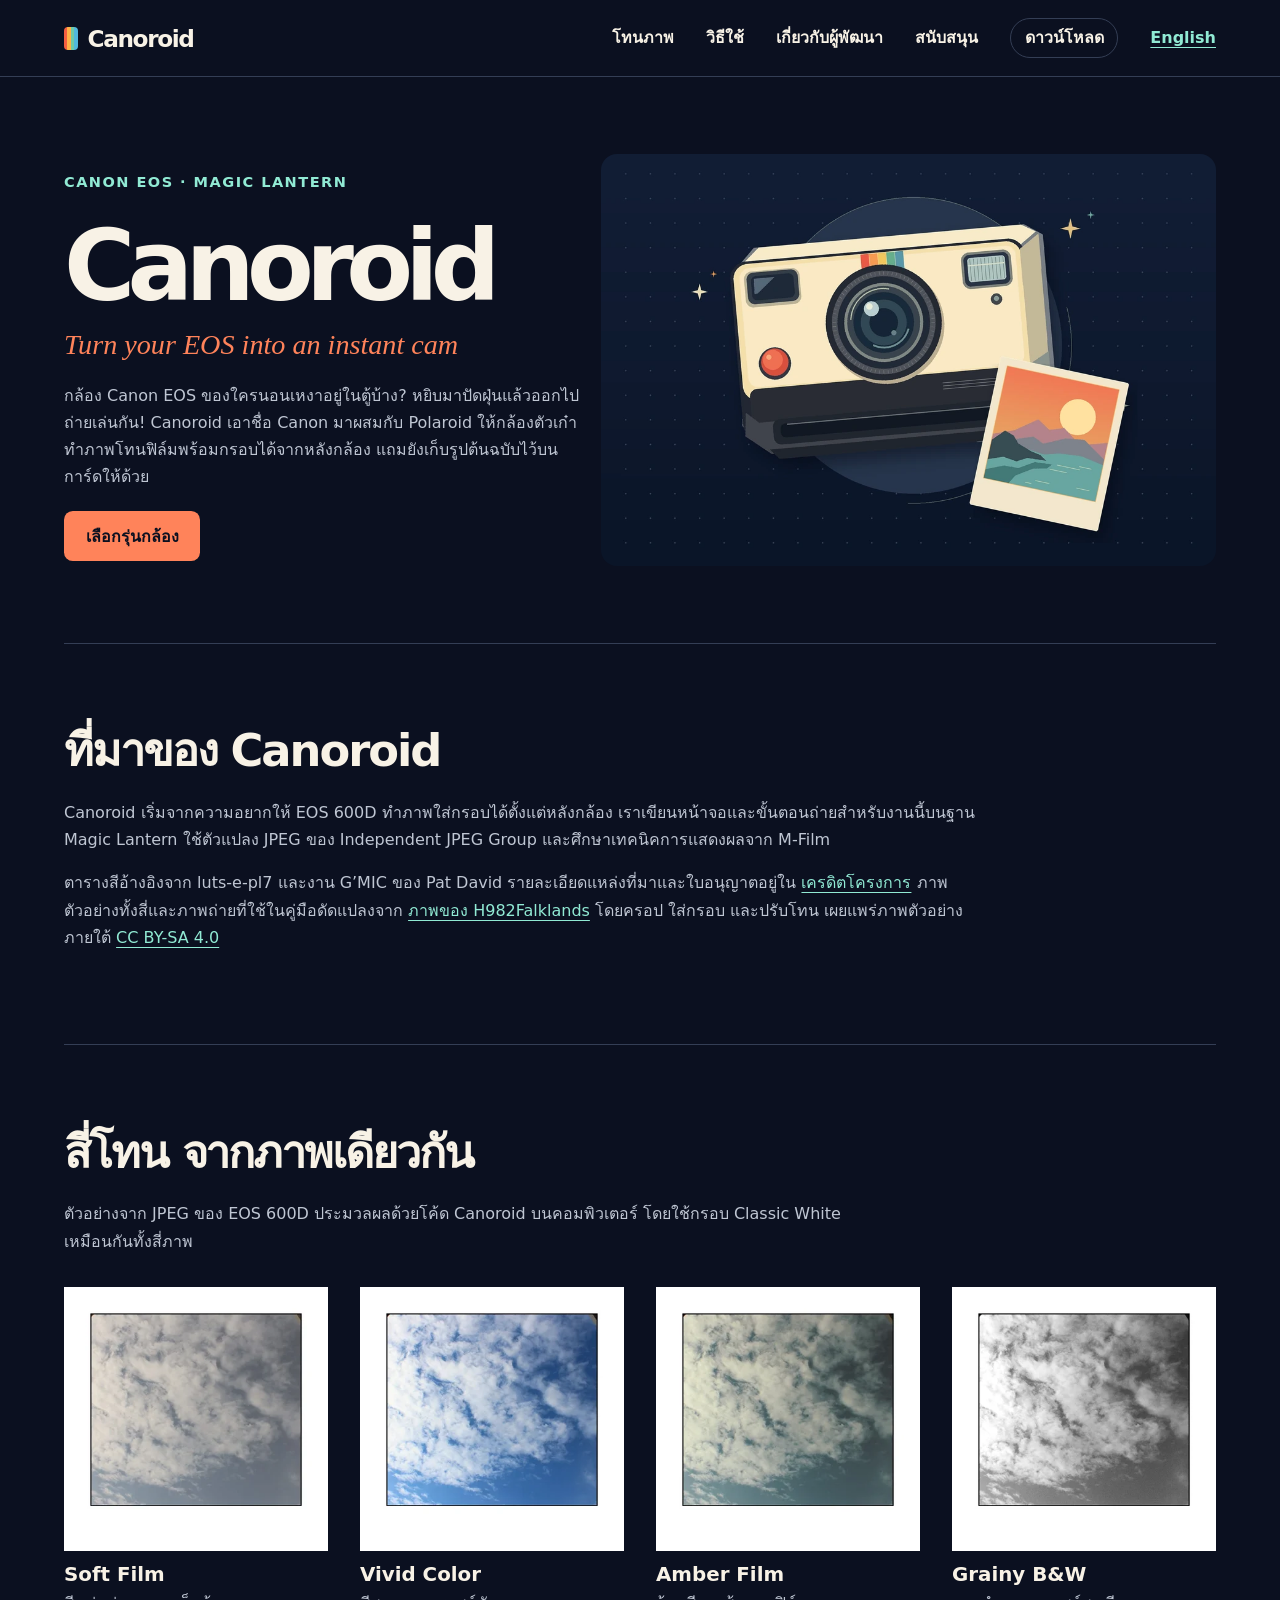
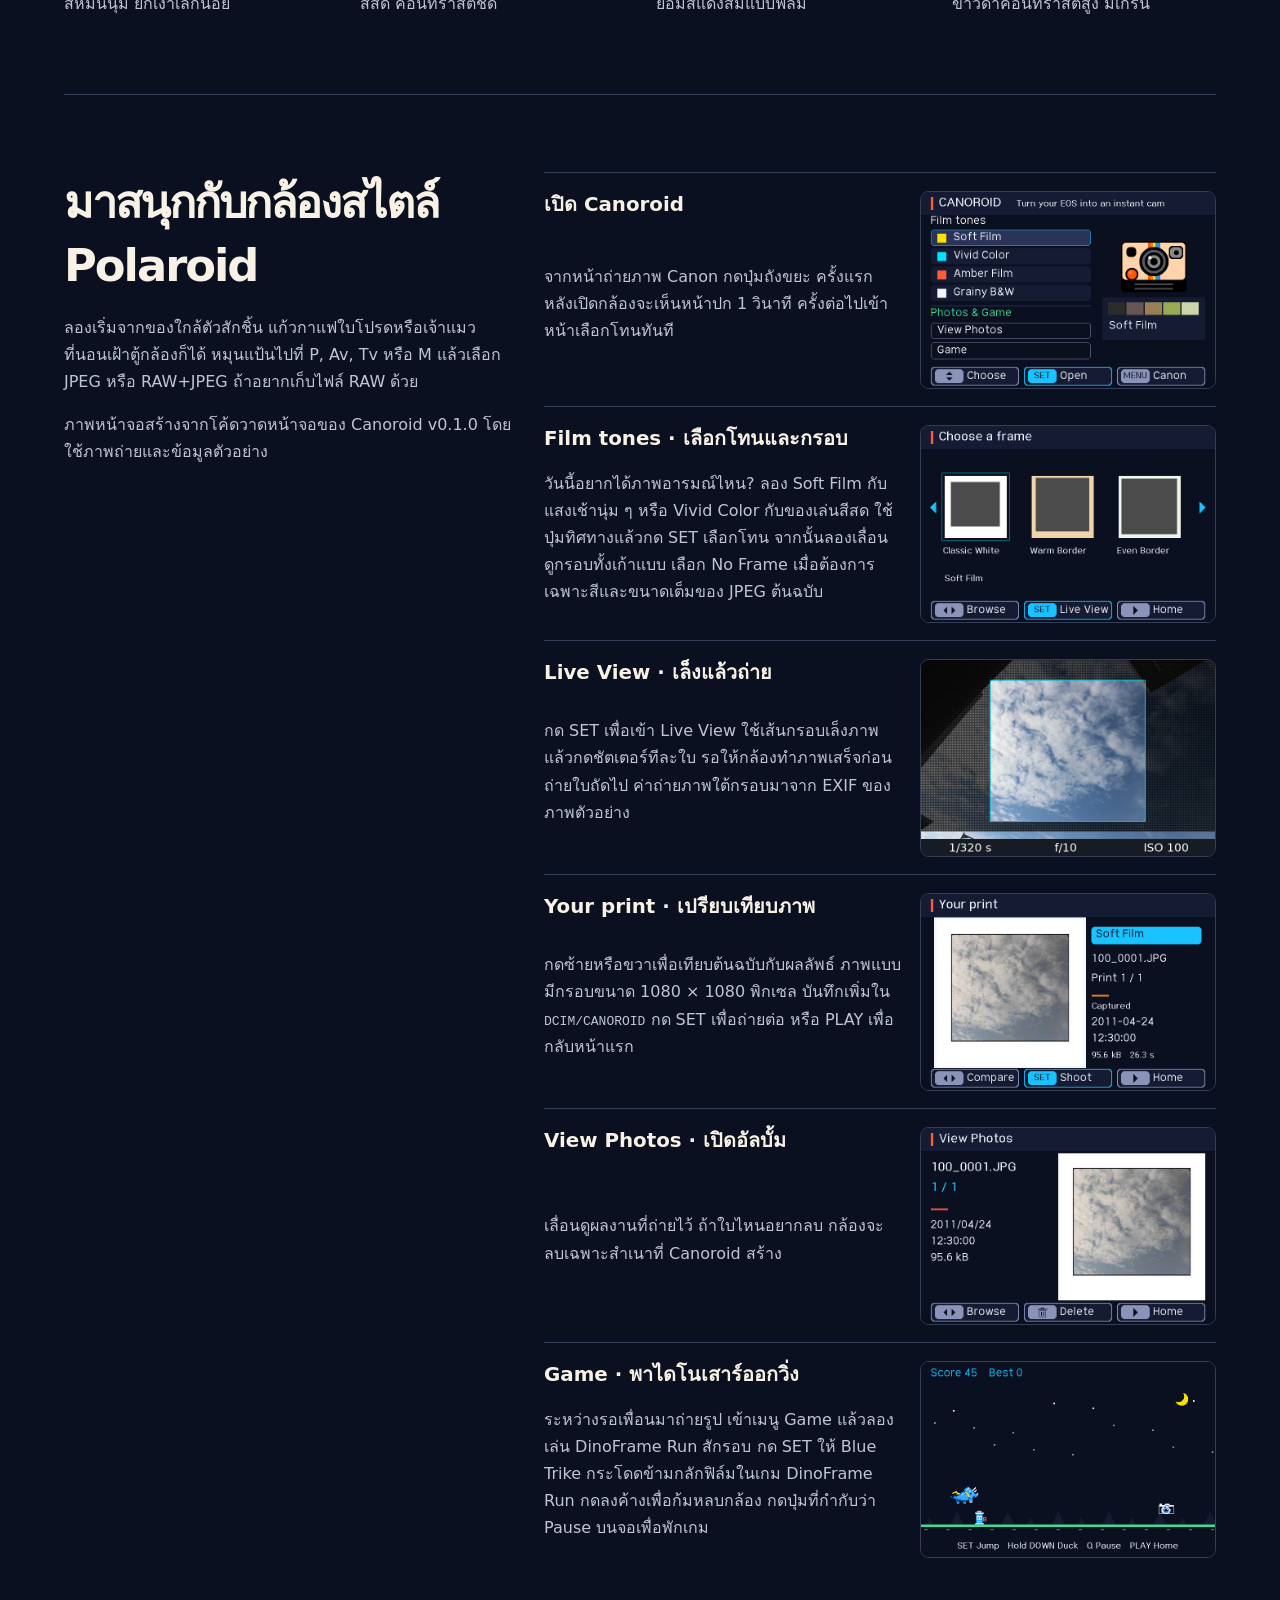
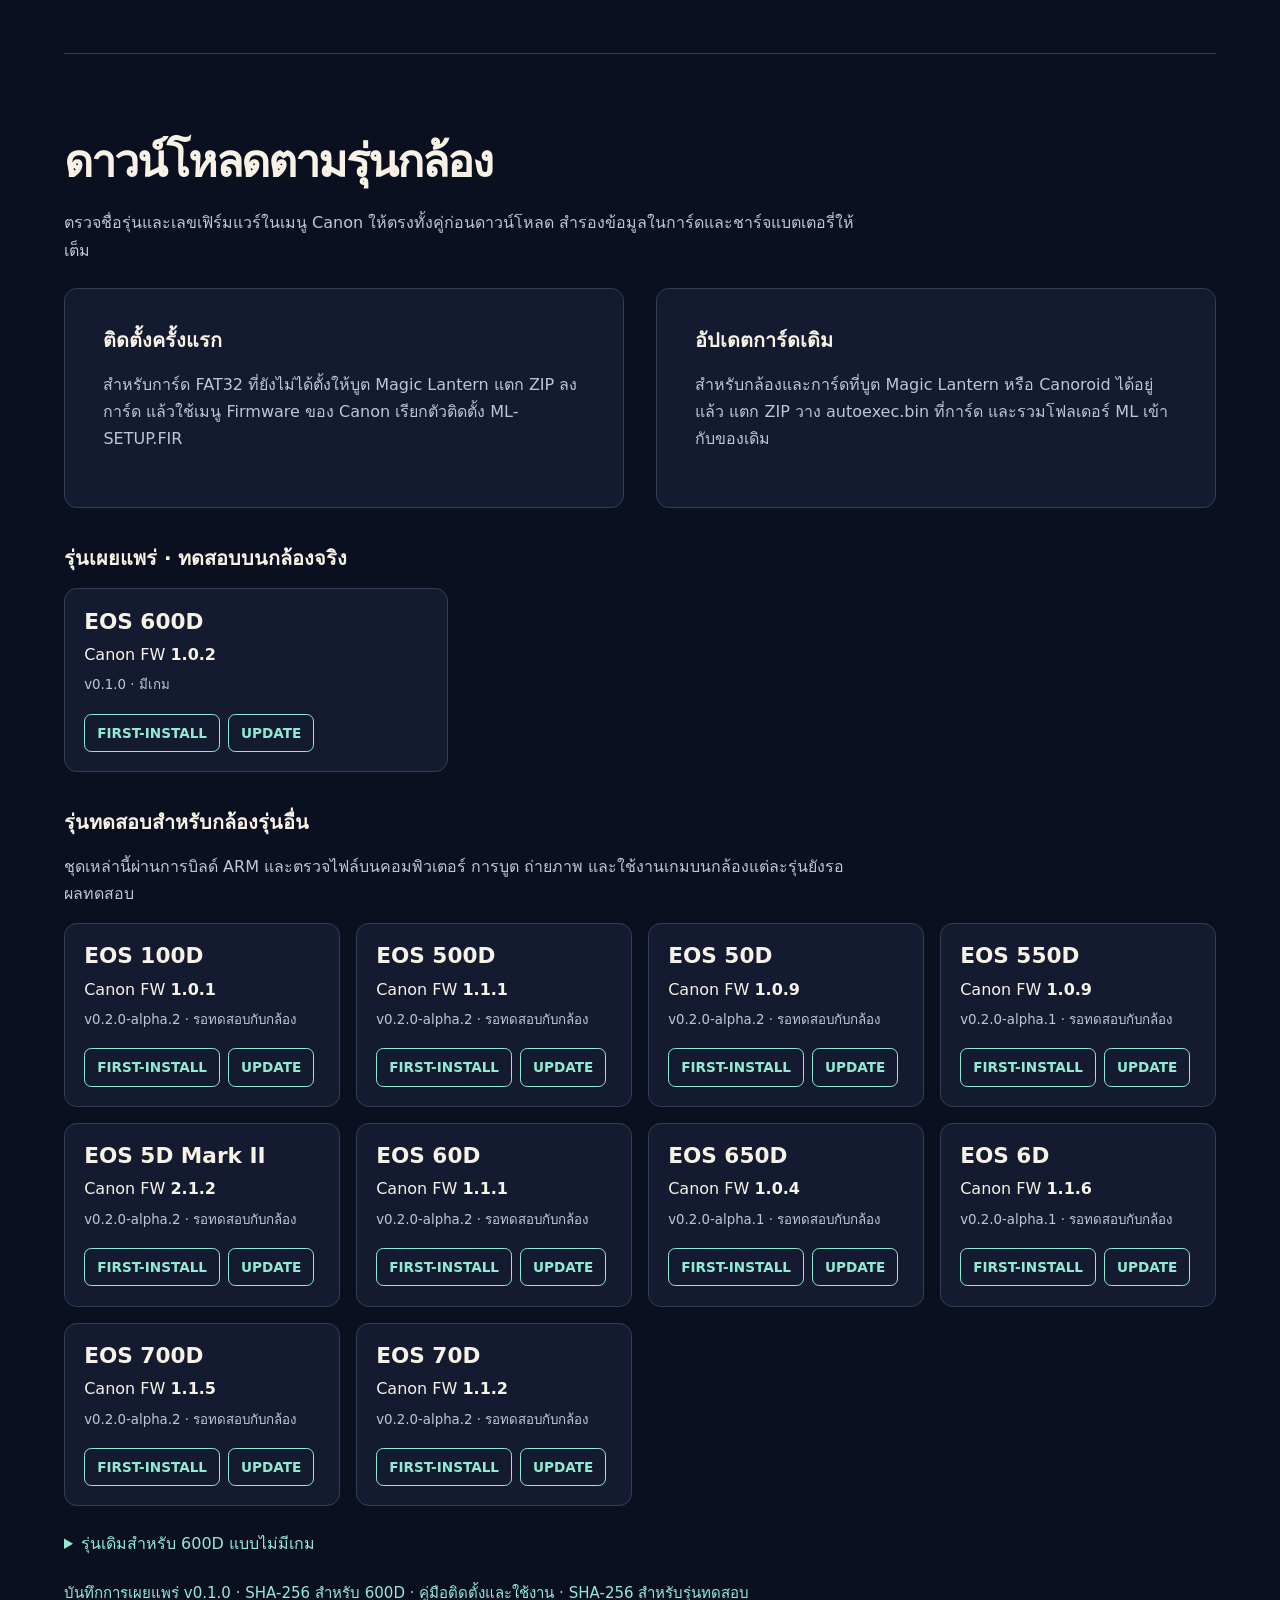
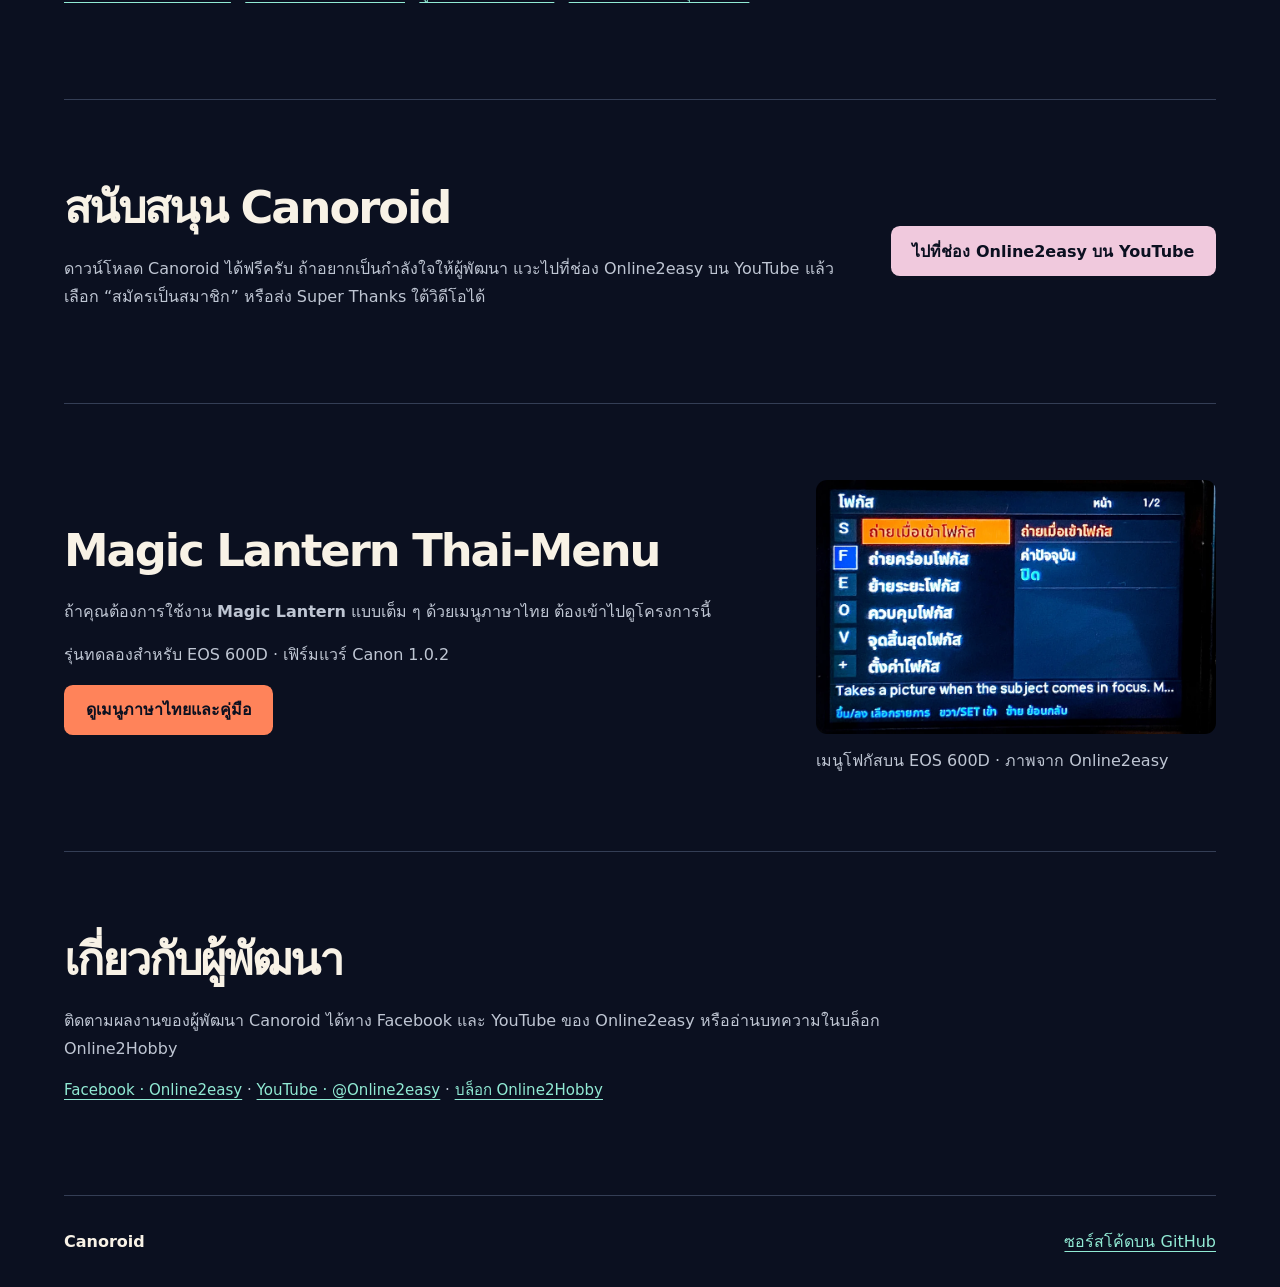
==== commit 4d0e7505: "Refresh the Thai-Menu invitation" ====
--- a/docs/index.html
+++ b/docs/index.html
@@ -22,7 +22,7 @@
 <section id="support" class="support"><div><h2>สนับสนุน Canoroid</h2><p>ดาวน์โหลด Canoroid ได้ฟรีครับ ถ้าอยากเป็นกำลังใจให้ผู้พัฒนา แวะไปที่ช่อง Online2easy บน YouTube แล้วเลือก “สมัครเป็นสมาชิก” หรือส่ง Super Thanks ใต้วิดีโอได้</p></div><a class="button supportbtn" href="https://www.youtube.com/@Online2easy">ไปที่ช่อง Online2easy บน YouTube</a></section>
 <section id="community" class="community-project">
 <div><h2>Magic Lantern Thai-Menu</h2>
-<p>ลองเปิดเมนูโฟกัสบน EOS 600D แล้วเจอคำว่า “ถ่ายเมื่อเข้าโฟกัส” ก็พอเดาได้ทันทีว่ากล้องจะลั่นชัตเตอร์ตอนไหน นี่คือแนวคิดของ Magic Lantern Thai-Menu ที่พัฒนาเมนูภาษาไทยให้คนไทยเข้าใจเครื่องมือในกล้องและลองตั้งค่าด้วยตัวเองได้ง่ายขึ้น</p><p>รุ่นทดลองสำหรับ EOS 600D · เฟิร์มแวร์ Canon 1.0.2</p>
+<p>ถ้าคุณต้องการใช้งาน <b>Magic Lantern</b> แบบเต็ม ๆ ด้วยเมนูภาษาไทย ต้องเข้าไปดูโครงการนี้</p><p>รุ่นทดลองสำหรับ EOS 600D · เฟิร์มแวร์ Canon 1.0.2</p>
 <a class="button" href="https://itsamachom.github.io/EOS_ROM_MLV_Modify/">ดูเมนูภาษาไทยและคู่มือ</a></div>
 <figure><img src="guide/thai-focus.webp" width="960" height="609" loading="lazy" alt="หน้าจอเมนูโฟกัสภาษาไทยบนกล้อง เลือกรายการถ่ายเมื่อเข้าโฟกัส"><figcaption>เมนูโฟกัสบน EOS 600D · ภาพจาก Online2easy</figcaption></figure>
 </section>
